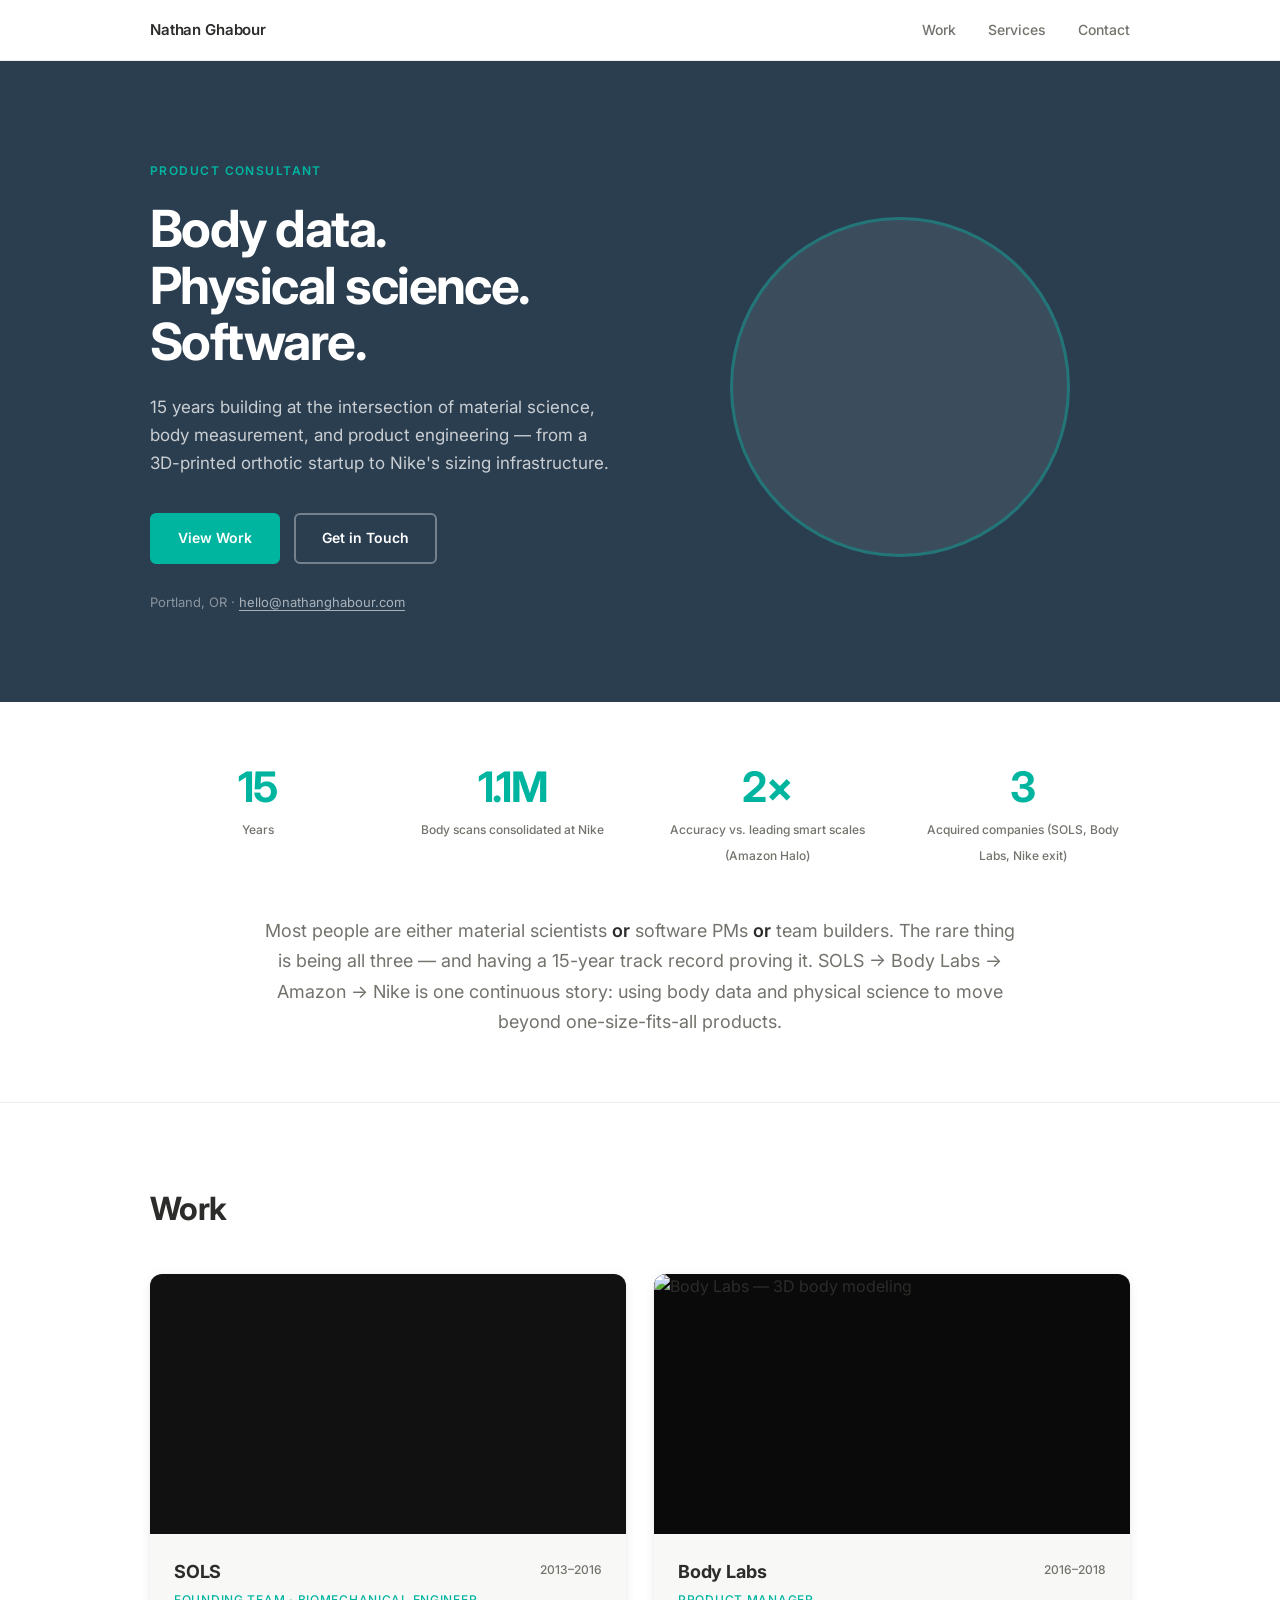
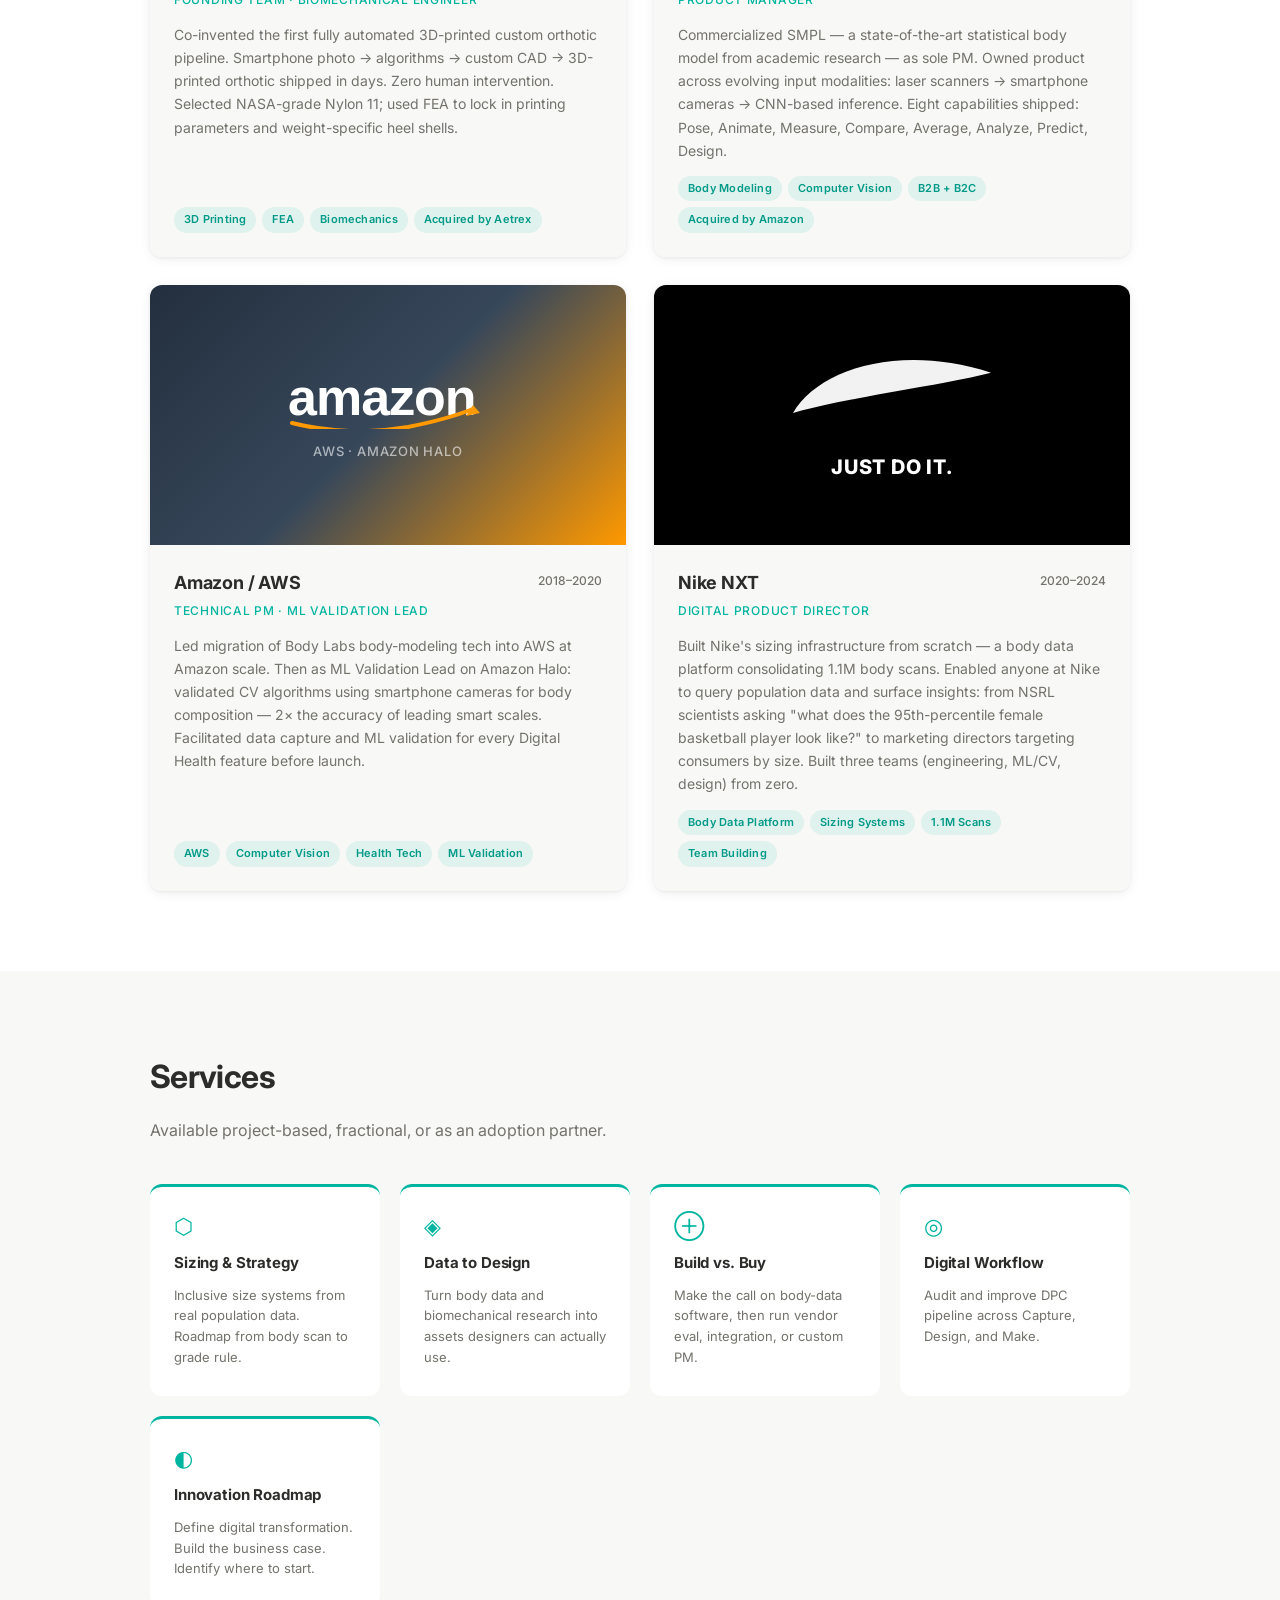
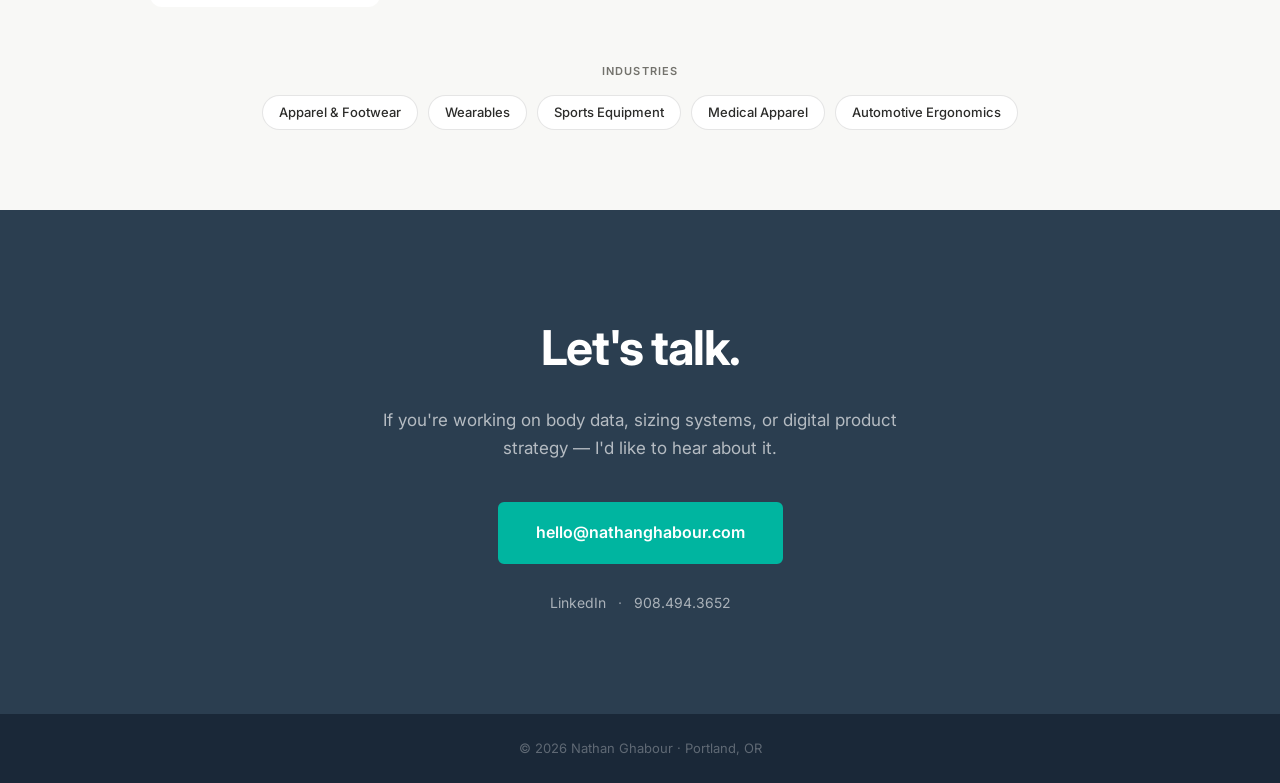
==== index.html @ 6e7c4647 "Initial portfolio site for nathanghabour.com" ====
<!DOCTYPE html>
<html lang="en">
<head>
  <meta charset="UTF-8">
  <meta name="viewport" content="width=device-width, initial-scale=1.0">
  <title>Nathan Ghabour — Product Consultant</title>
  <link rel="preconnect" href="https://fonts.googleapis.com">
  <link href="https://fonts.googleapis.com/css2?family=Inter:wght@400;500;600;700&display=swap" rel="stylesheet">
  <link rel="stylesheet" href="styles.css">
</head>
<body>

  <!-- NAV -->
  <nav>
    <div class="nav-inner">
      <span class="nav-name">Nathan Ghabour</span>
      <div class="nav-links">
        <a href="#work">Work</a>
        <a href="#services">Services</a>
        <a href="#contact">Contact</a>
      </div>
    </div>
  </nav>

  <!-- HERO -->
  <section class="hero">
    <div class="container">
      <div class="hero-grid">
        <div class="hero-text">
          <p class="hero-eyebrow">Product Consultant</p>
          <h1>Body data.<br>Physical science.<br>Software.</h1>
          <p class="hero-sub">15 years building at the intersection of material science, body measurement, and product engineering — from a 3D-printed orthotic startup to Nike's sizing infrastructure.</p>
          <div class="hero-cta">
            <a href="#work" class="btn btn-primary">View Work</a>
            <a href="mailto:hello@nathanghabour.com" class="btn btn-outline">Get in Touch</a>
          </div>
          <p class="hero-contact">Portland, OR · <a href="mailto:hello@nathanghabour.com">hello@nathanghabour.com</a></p>
        </div>
        <div class="hero-photo-wrap">
          <div class="hero-photo-circle">
            <!-- Replace src with your actual photo -->
            <img src="nathan-photo.jpg" alt="Nathan Ghabour" onerror="this.style.display='none'">
            <span class="photo-initials">NG</span>
          </div>
        </div>
      </div>
    </div>
  </section>

  <!-- ABOUT -->
  <section class="about">
    <div class="container">
      <div class="about-grid">
        <div class="about-stat">
          <span class="stat-num">15</span>
          <span class="stat-label">Years</span>
        </div>
        <div class="about-stat">
          <span class="stat-num">1.1M</span>
          <span class="stat-label">Body scans consolidated at Nike</span>
        </div>
        <div class="about-stat">
          <span class="stat-num">2×</span>
          <span class="stat-label">Accuracy vs. leading smart scales (Amazon Halo)</span>
        </div>
        <div class="about-stat">
          <span class="stat-num">3</span>
          <span class="stat-label">Acquired companies (SOLS, Body Labs, Nike exit)</span>
        </div>
      </div>
      <div class="about-text">
        <p>Most people are either material scientists <em>or</em> software PMs <em>or</em> team builders. The rare thing is being all three — and having a 15-year track record proving it. SOLS → Body Labs → Amazon → Nike is one continuous story: using body data and physical science to move beyond one-size-fits-all products.</p>
      </div>
    </div>
  </section>

  <!-- WORK -->
  <section class="work" id="work">
    <div class="container">
      <h2 class="section-title">Work</h2>

      <div class="work-grid">

        <!-- SOLS -->
        <article class="work-card">
          <div class="card-media sols-media">
            <!-- Vimeo embed: replace VIDEO_ID with the ID from vimeo.com/wearsols -->
            <iframe
              src="https://player.vimeo.com/video/VIDEO_ID?autoplay=0&title=0&byline=0&portrait=0&color=00B5A0"
              frameborder="0"
              allow="autoplay; fullscreen; picture-in-picture"
              allowfullscreen
              title="SOLS — 3D-Printed Custom Orthotics">
            </iframe>
          </div>
          <div class="card-content">
            <div class="card-header">
              <div>
                <h3 class="card-title">SOLS</h3>
                <p class="card-role">Founding Team · Biomechanical Engineer</p>
              </div>
              <span class="card-date">2013–2016</span>
            </div>
            <p class="card-desc">Co-invented the first fully automated 3D-printed custom orthotic pipeline. Smartphone photo → algorithms → custom CAD → 3D-printed orthotic shipped in days. Zero human intervention. Selected NASA-grade Nylon 11; used FEA to lock in printing parameters and weight-specific heel shells.</p>
            <div class="card-tags">
              <span class="tag">3D Printing</span>
              <span class="tag">FEA</span>
              <span class="tag">Biomechanics</span>
              <span class="tag">Acquired by Aetrex</span>
            </div>
          </div>
        </article>

        <!-- Body Labs -->
        <article class="work-card">
          <div class="card-media body-labs-media">
            <img src="body-labs-2.gif" alt="Body Labs — 3D body modeling" class="card-gif">
          </div>
          <div class="card-content">
            <div class="card-header">
              <div>
                <h3 class="card-title">Body Labs</h3>
                <p class="card-role">Product Manager</p>
              </div>
              <span class="card-date">2016–2018</span>
            </div>
            <p class="card-desc">Commercialized SMPL — a state-of-the-art statistical body model from academic research — as sole PM. Owned product across evolving input modalities: laser scanners → smartphone cameras → CNN-based inference. Eight capabilities shipped: Pose, Animate, Measure, Compare, Average, Analyze, Predict, Design.</p>
            <div class="card-tags">
              <span class="tag">Body Modeling</span>
              <span class="tag">Computer Vision</span>
              <span class="tag">B2B + B2C</span>
              <span class="tag">Acquired by Amazon</span>
            </div>
          </div>
        </article>

        <!-- Amazon -->
        <article class="work-card amazon-card">
          <div class="card-media amazon-media">
            <div class="amazon-bg">
              <div class="amazon-logo-wrap">
                <svg class="amazon-logo" viewBox="0 0 200 60" xmlns="http://www.w3.org/2000/svg" aria-label="Amazon">
                  <text x="0" y="46" font-family="Arial, sans-serif" font-size="52" font-weight="700" fill="white" letter-spacing="-1">amazon</text>
                  <path d="M 4 54 Q 60 68 120 58 Q 160 50 185 40" stroke="#FF9900" stroke-width="4" fill="none" stroke-linecap="round"/>
                  <polygon points="185,36 192,44 178,47" fill="#FF9900"/>
                </svg>
                <p class="amazon-sub">AWS · Amazon Halo</p>
              </div>
            </div>
          </div>
          <div class="card-content">
            <div class="card-header">
              <div>
                <h3 class="card-title">Amazon / AWS</h3>
                <p class="card-role">Technical PM · ML Validation Lead</p>
              </div>
              <span class="card-date">2018–2020</span>
            </div>
            <p class="card-desc">Led migration of Body Labs body-modeling tech into AWS at Amazon scale. Then as ML Validation Lead on Amazon Halo: validated CV algorithms using smartphone cameras for body composition — 2× the accuracy of leading smart scales. Facilitated data capture and ML validation for every Digital Health feature before launch.</p>
            <div class="card-tags">
              <span class="tag">AWS</span>
              <span class="tag">Computer Vision</span>
              <span class="tag">Health Tech</span>
              <span class="tag">ML Validation</span>
            </div>
          </div>
        </article>

        <!-- Nike -->
        <article class="work-card nike-card">
          <div class="card-media nike-media">
            <div class="nike-bg">
              <svg class="nike-swoosh" viewBox="0 0 300 120" xmlns="http://www.w3.org/2000/svg" aria-label="Nike">
                <path d="M 15 90 C 50 30, 160 -5, 285 35 C 220 52, 80 70, 15 90 Z" fill="white" opacity="0.95"/>
              </svg>
              <p class="nike-tagline">Just Do It.</p>
            </div>
          </div>
          <div class="card-content">
            <div class="card-header">
              <div>
                <h3 class="card-title">Nike NXT</h3>
                <p class="card-role">Digital Product Director</p>
              </div>
              <span class="card-date">2020–2024</span>
            </div>
            <p class="card-desc">Built Nike's sizing infrastructure from scratch — a body data platform consolidating 1.1M body scans. Enabled anyone at Nike to query population data and surface insights: from NSRL scientists asking "what does the 95th-percentile female basketball player look like?" to marketing directors targeting consumers by size. Built three teams (engineering, ML/CV, design) from zero.</p>
            <div class="card-tags">
              <span class="tag">Body Data Platform</span>
              <span class="tag">Sizing Systems</span>
              <span class="tag">1.1M Scans</span>
              <span class="tag">Team Building</span>
            </div>
          </div>
        </article>

      </div><!-- /.work-grid -->
    </div>
  </section>

  <!-- SERVICES -->
  <section class="services" id="services">
    <div class="container">
      <h2 class="section-title">Services</h2>
      <p class="section-sub">Available project-based, fractional, or as an adoption partner.</p>

      <div class="services-grid">

        <div class="service-card">
          <div class="service-icon">⬡</div>
          <h3>Sizing &amp; Strategy</h3>
          <p>Inclusive size systems from real population data. Roadmap from body scan to grade rule.</p>
        </div>

        <div class="service-card">
          <div class="service-icon">◈</div>
          <h3>Data to Design</h3>
          <p>Turn body data and biomechanical research into assets designers can actually use.</p>
        </div>

        <div class="service-card">
          <div class="service-icon">⊕</div>
          <h3>Build vs. Buy</h3>
          <p>Make the call on body-data software, then run vendor eval, integration, or custom PM.</p>
        </div>

        <div class="service-card">
          <div class="service-icon">◎</div>
          <h3>Digital Workflow</h3>
          <p>Audit and improve DPC pipeline across Capture, Design, and Make.</p>
        </div>

        <div class="service-card">
          <div class="service-icon">◐</div>
          <h3>Innovation Roadmap</h3>
          <p>Define digital transformation. Build the business case. Identify where to start.</p>
        </div>

      </div>

      <div class="industries">
        <p class="industries-label">Industries</p>
        <div class="industries-list">
          <span>Apparel &amp; Footwear</span>
          <span>Wearables</span>
          <span>Sports Equipment</span>
          <span>Medical Apparel</span>
          <span>Automotive Ergonomics</span>
        </div>
      </div>

    </div>
  </section>

  <!-- CONTACT -->
  <section class="contact" id="contact">
    <div class="container">
      <div class="contact-inner">
        <h2>Let's talk.</h2>
        <p>If you're working on body data, sizing systems, or digital product strategy — I'd like to hear about it.</p>
        <a href="mailto:hello@nathanghabour.com" class="btn btn-primary btn-lg">hello@nathanghabour.com</a>
        <div class="contact-links">
          <a href="https://linkedin.com/in/nathanghabour" target="_blank" rel="noopener">LinkedIn</a>
          <span>·</span>
          <a href="tel:9084943652">908.494.3652</a>
        </div>
      </div>
    </div>
  </section>

  <!-- FOOTER -->
  <footer>
    <div class="container">
      <p>© 2026 Nathan Ghabour · Portland, OR</p>
    </div>
  </footer>

</body>
</html>
---- styles.css ----
/* ===== RESET & BASE ===== */
*, *::before, *::after {
  margin: 0;
  padding: 0;
  box-sizing: border-box;
}

:root {
  --navy:       #2B3E50;
  --teal:       #00B5A0;
  --teal-dark:  #009A88;
  --white:      #FFFFFF;
  --light-gray: #F8F8F6;
  --text:       #2C2C2A;
  --text-sec:   #73726C;
  --max-w:      1100px;
  --pad:        60px;
  --radius:     12px;
}

html { scroll-behavior: smooth; }

body {
  font-family: 'Inter', -apple-system, BlinkMacSystemFont, sans-serif;
  color: var(--text);
  background: var(--white);
  line-height: 1.6;
  -webkit-font-smoothing: antialiased;
}

a { color: inherit; text-decoration: none; }
img { display: block; max-width: 100%; }

.container {
  max-width: var(--max-w);
  margin: 0 auto;
  padding: 0 var(--pad);
}

/* ===== NAV ===== */
nav {
  position: sticky;
  top: 0;
  z-index: 100;
  background: rgba(255,255,255,0.95);
  backdrop-filter: blur(8px);
  border-bottom: 1px solid rgba(0,0,0,0.07);
}

.nav-inner {
  max-width: var(--max-w);
  margin: 0 auto;
  padding: 0 var(--pad);
  height: 60px;
  display: flex;
  align-items: center;
  justify-content: space-between;
}

.nav-name {
  font-weight: 600;
  font-size: 15px;
  letter-spacing: -0.01em;
  color: var(--text);
}

.nav-links {
  display: flex;
  gap: 32px;
}

.nav-links a {
  font-size: 14px;
  font-weight: 500;
  color: var(--text-sec);
  transition: color 0.2s;
}

.nav-links a:hover { color: var(--teal); }

/* ===== HERO ===== */
.hero {
  background: var(--navy);
  color: var(--white);
  padding: 100px 0 90px;
}

.hero-grid {
  display: grid;
  grid-template-columns: 1fr 1fr;
  gap: 60px;
  align-items: center;
}

.hero-eyebrow {
  font-size: 12px;
  font-weight: 600;
  letter-spacing: 0.12em;
  text-transform: uppercase;
  color: var(--teal);
  margin-bottom: 20px;
}

.hero h1 {
  font-size: clamp(36px, 4vw, 52px);
  font-weight: 700;
  line-height: 1.1;
  letter-spacing: -0.03em;
  margin-bottom: 24px;
}

.hero-sub {
  font-size: 17px;
  line-height: 1.65;
  color: rgba(255,255,255,0.75);
  max-width: 460px;
  margin-bottom: 36px;
}

.hero-cta {
  display: flex;
  gap: 14px;
  flex-wrap: wrap;
  margin-bottom: 28px;
}

.hero-contact {
  font-size: 13px;
  color: rgba(255,255,255,0.45);
}

.hero-contact a {
  color: rgba(255,255,255,0.6);
  text-decoration: underline;
  text-underline-offset: 3px;
}

/* Photo */
.hero-photo-wrap {
  display: flex;
  justify-content: center;
  align-items: center;
}

.hero-photo-circle {
  width: 340px;
  height: 340px;
  border-radius: 50%;
  background: rgba(255,255,255,0.08);
  border: 3px solid rgba(0,181,160,0.4);
  overflow: hidden;
  position: relative;
  display: flex;
  align-items: center;
  justify-content: center;
}

.hero-photo-circle img {
  width: 100%;
  height: 100%;
  object-fit: cover;
  position: absolute;
  inset: 0;
}

.photo-initials {
  font-size: 64px;
  font-weight: 700;
  color: rgba(255,255,255,0.2);
  letter-spacing: -0.02em;
  position: relative;
  z-index: 1;
}

/* when image loads, hide initials */
.hero-photo-circle:has(img:not([style*="display:none"])) .photo-initials { display: none; }

/* ===== BUTTONS ===== */
.btn {
  display: inline-flex;
  align-items: center;
  justify-content: center;
  padding: 12px 26px;
  border-radius: 6px;
  font-size: 14px;
  font-weight: 600;
  transition: background 0.2s, color 0.2s, border-color 0.2s, transform 0.1s;
  cursor: pointer;
  white-space: nowrap;
}

.btn:active { transform: scale(0.98); }

.btn-primary {
  background: var(--teal);
  color: var(--white);
  border: 2px solid var(--teal);
}

.btn-primary:hover { background: var(--teal-dark); border-color: var(--teal-dark); }

.btn-outline {
  background: transparent;
  color: var(--white);
  border: 2px solid rgba(255,255,255,0.35);
}

.btn-outline:hover {
  border-color: var(--teal);
  color: var(--teal);
}

.btn-lg { padding: 16px 36px; font-size: 16px; }

/* ===== ABOUT ===== */
.about {
  padding: 64px 0;
  border-bottom: 1px solid rgba(0,0,0,0.07);
}

.about-grid {
  display: grid;
  grid-template-columns: repeat(4, 1fr);
  gap: 40px;
  margin-bottom: 48px;
  text-align: center;
}

.stat-num {
  display: block;
  font-size: 42px;
  font-weight: 700;
  color: var(--teal);
  letter-spacing: -0.03em;
  line-height: 1;
  margin-bottom: 8px;
}

.stat-label {
  font-size: 12px;
  color: var(--text-sec);
  font-weight: 500;
  line-height: 1.4;
}

.about-text {
  max-width: 760px;
  margin: 0 auto;
  text-align: center;
}

.about-text p {
  font-size: 18px;
  line-height: 1.7;
  color: var(--text-sec);
}

.about-text em { color: var(--text); font-style: normal; font-weight: 600; }

/* ===== SECTION TITLES ===== */
.section-title {
  font-size: 32px;
  font-weight: 700;
  letter-spacing: -0.02em;
  margin-bottom: 40px;
}

.section-sub {
  font-size: 16px;
  color: var(--text-sec);
  margin-top: -24px;
  margin-bottom: 40px;
}

/* ===== WORK ===== */
.work {
  padding: 80px 0;
  background: var(--white);
}

.work-grid {
  display: grid;
  grid-template-columns: 1fr 1fr;
  gap: 28px;
}

/* Work Card */
.work-card {
  background: var(--white);
  border-radius: var(--radius);
  overflow: hidden;
  box-shadow: 0 2px 12px rgba(0,0,0,0.07), 0 1px 3px rgba(0,0,0,0.05);
  transition: box-shadow 0.25s, transform 0.25s;
  display: flex;
  flex-direction: column;
}

.work-card:hover {
  box-shadow: 0 8px 32px rgba(0,0,0,0.12), 0 2px 8px rgba(0,0,0,0.06);
  transform: translateY(-2px);
}

/* Card Media */
.card-media {
  width: 100%;
  height: 260px;
  overflow: hidden;
  flex-shrink: 0;
  position: relative;
  background: #1a1a1a;
}

.card-media iframe {
  width: 100%;
  height: 100%;
  border: 0;
  display: block;
}

.card-gif {
  width: 100%;
  height: 100%;
  object-fit: cover;
  display: block;
}

/* SOLS */
.sols-media { background: #111; }

/* Body Labs */
.body-labs-media { background: #0a0a0a; }

/* Amazon */
.amazon-media { padding: 0; }

.amazon-bg {
  width: 100%;
  height: 100%;
  background: linear-gradient(135deg, #232F3E 0%, #37475A 50%, #FF9900 100%);
  display: flex;
  align-items: center;
  justify-content: center;
}

.amazon-logo-wrap {
  text-align: center;
}

.amazon-logo {
  width: 200px;
  height: auto;
  display: block;
  margin: 0 auto 12px;
}

.amazon-sub {
  font-size: 13px;
  font-weight: 500;
  color: rgba(255,255,255,0.6);
  letter-spacing: 0.06em;
  text-transform: uppercase;
}

/* Nike */
.nike-media { padding: 0; }

.nike-bg {
  width: 100%;
  height: 100%;
  background: #000000;
  display: flex;
  flex-direction: column;
  align-items: center;
  justify-content: center;
  gap: 16px;
}

.nike-swoosh {
  width: 220px;
  height: auto;
  display: block;
}

.nike-tagline {
  font-family: 'Inter', Arial, sans-serif;
  font-size: 20px;
  font-weight: 800;
  color: white;
  letter-spacing: 0.04em;
  text-transform: uppercase;
}

/* Card Content */
.card-content {
  background: var(--light-gray);
  padding: 24px;
  flex: 1;
  display: flex;
  flex-direction: column;
  gap: 14px;
}

.card-header {
  display: flex;
  justify-content: space-between;
  align-items: flex-start;
  gap: 12px;
}

.card-title {
  font-size: 18px;
  font-weight: 700;
  letter-spacing: -0.01em;
  margin-bottom: 3px;
}

.card-role {
  font-size: 12px;
  font-weight: 500;
  color: var(--teal);
  text-transform: uppercase;
  letter-spacing: 0.06em;
}

.card-date {
  font-size: 12px;
  color: var(--text-sec);
  font-weight: 500;
  white-space: nowrap;
  margin-top: 2px;
}

.card-desc {
  font-size: 14px;
  line-height: 1.65;
  color: var(--text-sec);
  flex: 1;
}

.card-tags {
  display: flex;
  flex-wrap: wrap;
  gap: 6px;
  margin-top: auto;
}

.tag {
  font-size: 11px;
  font-weight: 600;
  padding: 4px 10px;
  border-radius: 20px;
  background: rgba(0,181,160,0.1);
  color: var(--teal-dark);
  letter-spacing: 0.02em;
}

/* ===== SERVICES ===== */
.services {
  padding: 80px 0;
  background: var(--light-gray);
}

.services-grid {
  display: grid;
  grid-template-columns: repeat(auto-fit, minmax(200px, 1fr));
  gap: 20px;
  margin-bottom: 56px;
}

.service-card {
  background: var(--white);
  border-radius: var(--radius);
  padding: 28px 24px;
  border-top: 3px solid var(--teal);
  transition: box-shadow 0.2s, transform 0.2s;
}

.service-card:hover {
  box-shadow: 0 6px 24px rgba(0,0,0,0.09);
  transform: translateY(-2px);
}

.service-icon {
  font-size: 22px;
  color: var(--teal);
  margin-bottom: 14px;
  line-height: 1;
}

.service-card h3 {
  font-size: 15px;
  font-weight: 700;
  margin-bottom: 10px;
  letter-spacing: -0.01em;
}

.service-card p {
  font-size: 13px;
  line-height: 1.6;
  color: var(--text-sec);
}

/* Industries */
.industries {
  text-align: center;
}

.industries-label {
  font-size: 11px;
  font-weight: 600;
  letter-spacing: 0.1em;
  text-transform: uppercase;
  color: var(--text-sec);
  margin-bottom: 14px;
}

.industries-list {
  display: flex;
  flex-wrap: wrap;
  gap: 10px;
  justify-content: center;
}

.industries-list span {
  font-size: 13px;
  font-weight: 500;
  color: var(--text);
  background: var(--white);
  border: 1px solid rgba(0,0,0,0.1);
  padding: 6px 16px;
  border-radius: 20px;
}

/* ===== CONTACT ===== */
.contact {
  padding: 100px 0;
  background: var(--navy);
  color: var(--white);
  text-align: center;
}

.contact-inner {
  max-width: 560px;
  margin: 0 auto;
}

.contact h2 {
  font-size: 48px;
  font-weight: 700;
  letter-spacing: -0.03em;
  margin-bottom: 20px;
}

.contact p {
  font-size: 17px;
  line-height: 1.65;
  color: rgba(255,255,255,0.65);
  margin-bottom: 40px;
}

.contact-links {
  margin-top: 28px;
  display: flex;
  gap: 12px;
  justify-content: center;
  align-items: center;
  font-size: 14px;
  color: rgba(255,255,255,0.45);
}

.contact-links a {
  color: rgba(255,255,255,0.6);
  transition: color 0.2s;
}

.contact-links a:hover { color: var(--teal); }

/* ===== FOOTER ===== */
footer {
  background: #1a2838;
  padding: 24px 0;
}

footer p {
  font-size: 13px;
  color: rgba(255,255,255,0.3);
  text-align: center;
}

/* ===== RESPONSIVE ===== */
@media (max-width: 768px) {
  :root { --pad: 24px; }

  /* Hero */
  .hero { padding: 60px 0; }

  .hero-grid {
    grid-template-columns: 1fr;
    gap: 40px;
    text-align: center;
  }

  .hero-photo-wrap { order: -1; }

  .hero-photo-circle {
    width: 200px;
    height: 200px;
    margin: 0 auto;
  }

  .photo-initials { font-size: 40px; }

  .hero h1 { font-size: 36px; }

  .hero-sub { margin-left: auto; margin-right: auto; }

  .hero-cta { justify-content: center; }

  /* About */
  .about-grid {
    grid-template-columns: repeat(2, 1fr);
    gap: 24px;
  }

  /* Work */
  .work-grid {
    grid-template-columns: 1fr;
  }

  .card-media { height: 220px; }

  /* Services */
  .services-grid {
    grid-template-columns: 1fr 1fr;
  }

  /* Contact */
  .contact h2 { font-size: 36px; }

  /* Nav */
  .nav-links { gap: 20px; }
}

@media (max-width: 480px) {
  .about-grid { grid-template-columns: 1fr 1fr; }
  .services-grid { grid-template-columns: 1fr; }
  .nav-links { display: none; }
}
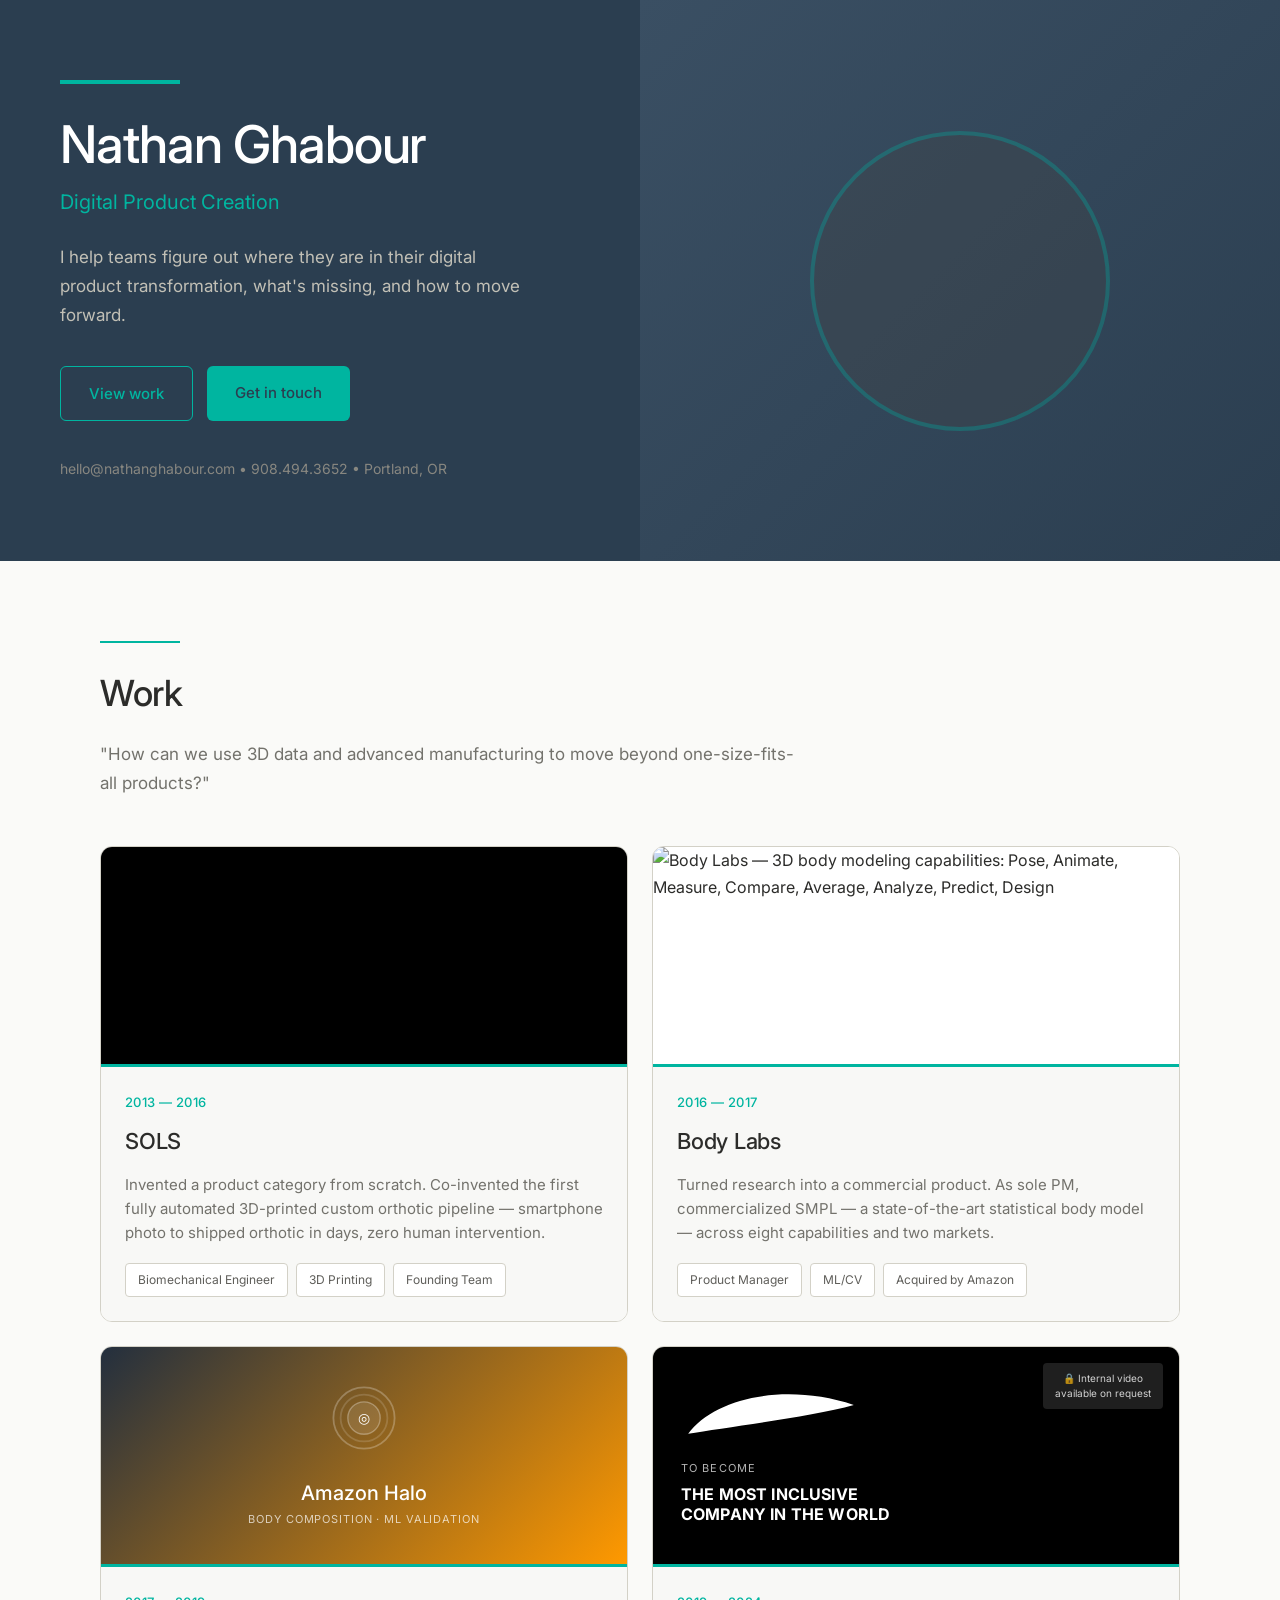
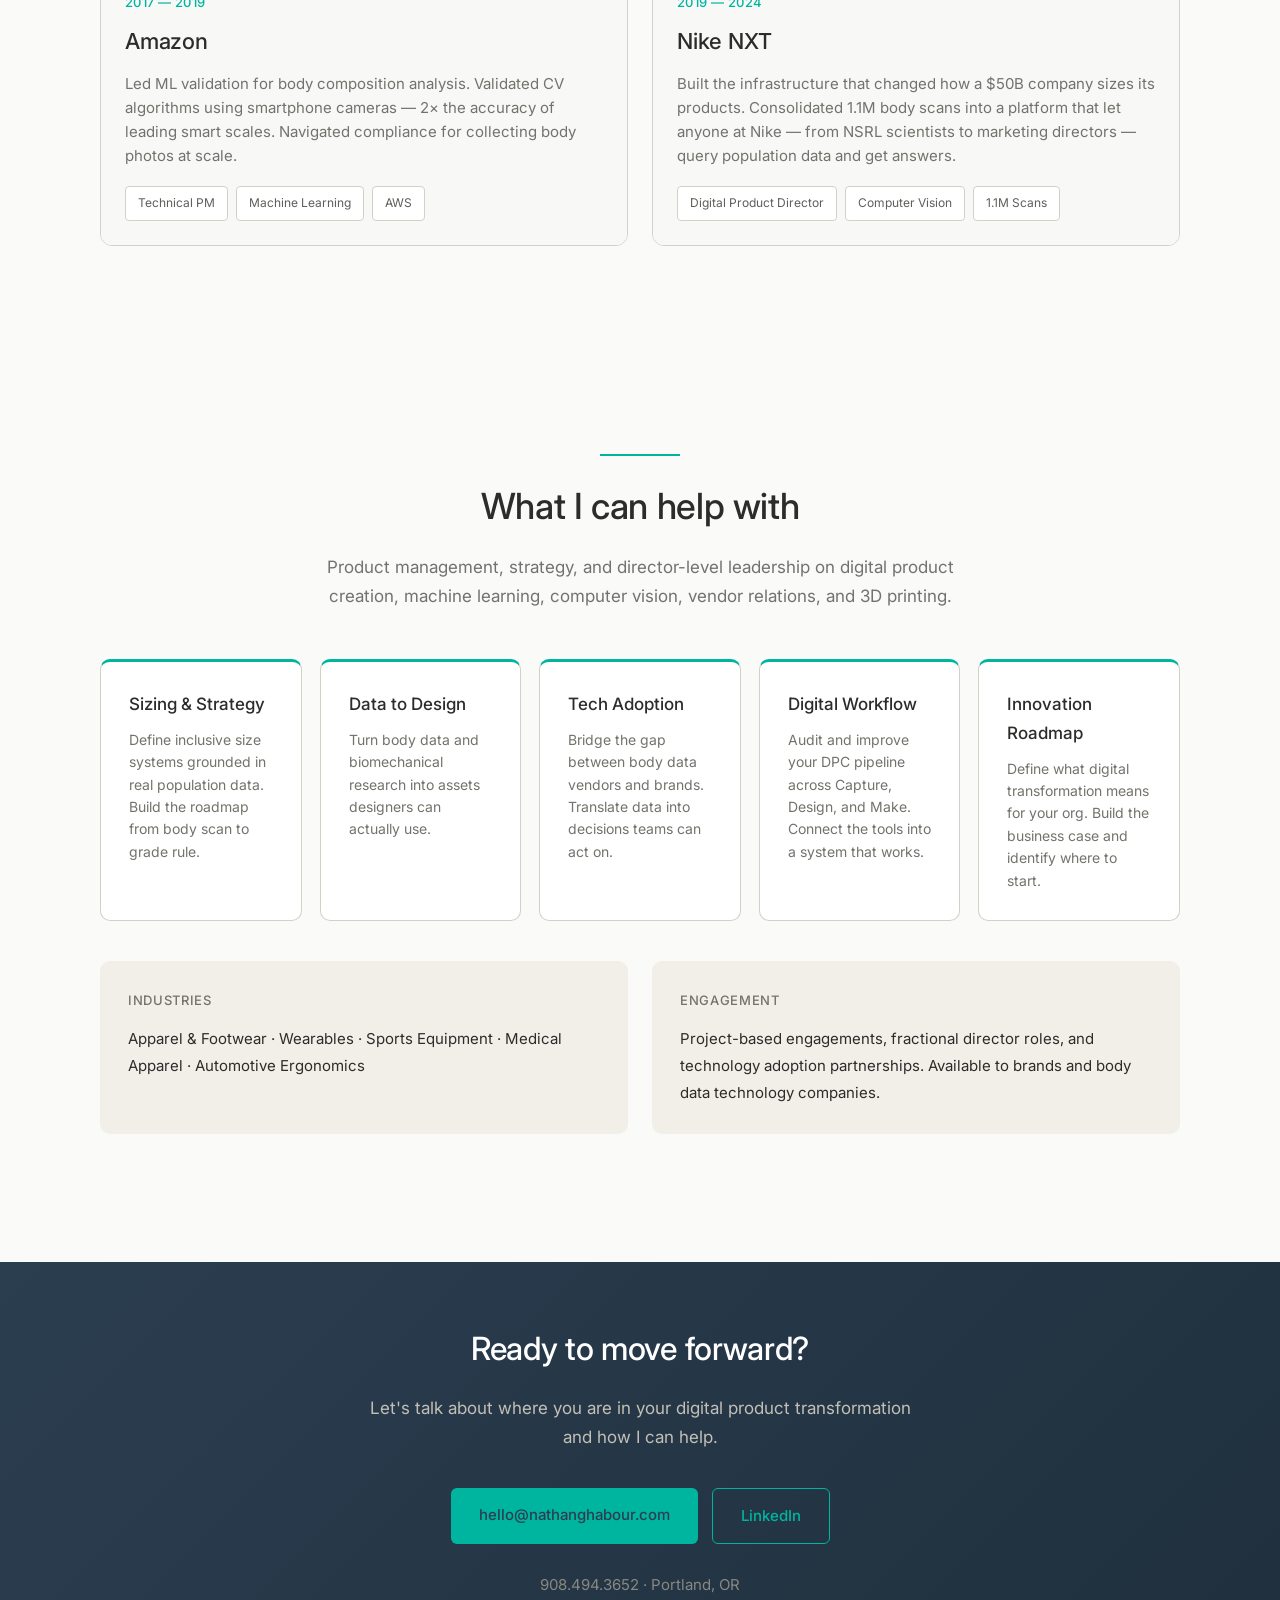
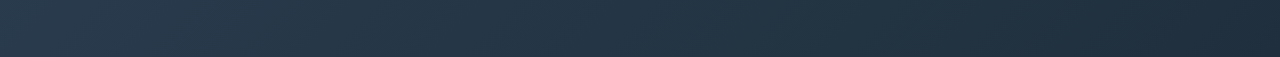
==== commit 1fc0c89a: "Rebuild to match compact grid spec" ====
--- a/index.html
+++ b/index.html
@@ -3,277 +3,191 @@
 <head>
   <meta charset="UTF-8">
   <meta name="viewport" content="width=device-width, initial-scale=1.0">
-  <title>Nathan Ghabour — Product Consultant</title>
+  <title>Nathan Ghabour — Digital Product Creation</title>
   <link rel="preconnect" href="https://fonts.googleapis.com">
   <link href="https://fonts.googleapis.com/css2?family=Inter:wght@400;500;600;700&display=swap" rel="stylesheet">
   <link rel="stylesheet" href="styles.css">
 </head>
 <body>
 
-  <!-- NAV -->
-  <nav>
-    <div class="nav-inner">
-      <span class="nav-name">Nathan Ghabour</span>
-      <div class="nav-links">
-        <a href="#work">Work</a>
-        <a href="#services">Services</a>
-        <a href="#contact">Contact</a>
+  <!-- HERO -->
+  <div class="hero">
+    <div class="hero-content">
+      <div class="hero-accent"></div>
+      <h1>Nathan Ghabour</h1>
+      <div class="hero-tagline">Digital Product Creation</div>
+      <p class="hero-description">I help teams figure out where they are in their digital product transformation, what's missing, and how to move forward.</p>
+      <div class="hero-ctas">
+        <a href="#work" class="btn-secondary">View work</a>
+        <a href="mailto:hello@nathanghabour.com" class="btn-primary">Get in touch</a>
+      </div>
+      <div class="hero-contact">
+        hello@nathanghabour.com &bull; 908.494.3652 &bull; Portland, OR
       </div>
     </div>
-  </nav>
+    <div class="hero-photo">
+      <div class="photo-placeholder"></div>
+    </div>
+  </div>
 
-  <!-- HERO -->
-  <section class="hero">
-    <div class="container">
-      <div class="hero-grid">
-        <div class="hero-text">
-          <p class="hero-eyebrow">Product Consultant</p>
-          <h1>Body data.<br>Physical science.<br>Software.</h1>
-          <p class="hero-sub">15 years building at the intersection of material science, body measurement, and product engineering — from a 3D-printed orthotic startup to Nike's sizing infrastructure.</p>
-          <div class="hero-cta">
-            <a href="#work" class="btn btn-primary">View Work</a>
-            <a href="mailto:hello@nathanghabour.com" class="btn btn-outline">Get in Touch</a>
-          </div>
-          <p class="hero-contact">Portland, OR · <a href="mailto:hello@nathanghabour.com">hello@nathanghabour.com</a></p>
+  <!-- WORK SECTION -->
+  <div class="section" id="work">
+    <div class="section-accent"></div>
+    <h2>Work</h2>
+    <p class="section-intro">"How can we use 3D data and advanced manufacturing to move beyond one-size-fits-all products?"</p>
+
+    <div class="projects-grid">
+
+      <!-- SOLS -->
+      <div class="project-card">
+        <div class="project-media media-sols">
+          <iframe
+            src="https://player.vimeo.com/video/122751337?autoplay=0&title=0&byline=0&portrait=0&color=00B5A0"
+            frameborder="0"
+            allow="autoplay; fullscreen; picture-in-picture"
+            allowfullscreen
+            title="SOLS">
+          </iframe>
         </div>
-        <div class="hero-photo-wrap">
-          <div class="hero-photo-circle">
-            <!-- Replace src with your actual photo -->
-            <img src="nathan-photo.jpg" alt="Nathan Ghabour" onerror="this.style.display='none'">
-            <span class="photo-initials">NG</span>
+        <div class="project-content">
+          <div class="project-year">2013 &mdash; 2016</div>
+          <h3>SOLS</h3>
+          <p class="project-description">Invented a product category from scratch. Co-invented the first fully automated 3D-printed custom orthotic pipeline — smartphone photo to shipped orthotic in days, zero human intervention.</p>
+          <div class="project-tags">
+            <span class="tag">Biomechanical Engineer</span>
+            <span class="tag">3D Printing</span>
+            <span class="tag">Founding Team</span>
           </div>
         </div>
       </div>
-    </div>
-  </section>
 
-  <!-- ABOUT -->
-  <section class="about">
-    <div class="container">
-      <div class="about-grid">
-        <div class="about-stat">
-          <span class="stat-num">15</span>
-          <span class="stat-label">Years</span>
+      <!-- Body Labs -->
+      <div class="project-card">
+        <div class="project-media media-bodylabs">
+          <img src="body-labs-2.gif" alt="Body Labs — 3D body modeling capabilities: Pose, Animate, Measure, Compare, Average, Analyze, Predict, Design" class="bodylabs-gif">
         </div>
-        <div class="about-stat">
-          <span class="stat-num">1.1M</span>
-          <span class="stat-label">Body scans consolidated at Nike</span>
-        </div>
-        <div class="about-stat">
-          <span class="stat-num">2×</span>
-          <span class="stat-label">Accuracy vs. leading smart scales (Amazon Halo)</span>
-        </div>
-        <div class="about-stat">
-          <span class="stat-num">3</span>
-          <span class="stat-label">Acquired companies (SOLS, Body Labs, Nike exit)</span>
-        </div>
-      </div>
-      <div class="about-text">
-        <p>Most people are either material scientists <em>or</em> software PMs <em>or</em> team builders. The rare thing is being all three — and having a 15-year track record proving it. SOLS → Body Labs → Amazon → Nike is one continuous story: using body data and physical science to move beyond one-size-fits-all products.</p>
-      </div>
-    </div>
-  </section>
-
-  <!-- WORK -->
-  <section class="work" id="work">
-    <div class="container">
-      <h2 class="section-title">Work</h2>
-
-      <div class="work-grid">
-
-        <!-- SOLS -->
-        <article class="work-card">
-          <div class="card-media sols-media">
-            <!-- Vimeo embed: replace VIDEO_ID with the ID from vimeo.com/wearsols -->
-            <iframe
-              src="https://player.vimeo.com/video/VIDEO_ID?autoplay=0&title=0&byline=0&portrait=0&color=00B5A0"
-              frameborder="0"
-              allow="autoplay; fullscreen; picture-in-picture"
-              allowfullscreen
-              title="SOLS — 3D-Printed Custom Orthotics">
-            </iframe>
+        <div class="project-content">
+          <div class="project-year">2016 &mdash; 2017</div>
+          <h3>Body Labs</h3>
+          <p class="project-description">Turned research into a commercial product. As sole PM, commercialized SMPL — a state-of-the-art statistical body model — across eight capabilities and two markets.</p>
+          <div class="project-tags">
+            <span class="tag">Product Manager</span>
+            <span class="tag">ML/CV</span>
+            <span class="tag">Acquired by Amazon</span>
           </div>
-          <div class="card-content">
-            <div class="card-header">
-              <div>
-                <h3 class="card-title">SOLS</h3>
-                <p class="card-role">Founding Team · Biomechanical Engineer</p>
-              </div>
-              <span class="card-date">2013–2016</span>
-            </div>
-            <p class="card-desc">Co-invented the first fully automated 3D-printed custom orthotic pipeline. Smartphone photo → algorithms → custom CAD → 3D-printed orthotic shipped in days. Zero human intervention. Selected NASA-grade Nylon 11; used FEA to lock in printing parameters and weight-specific heel shells.</p>
-            <div class="card-tags">
-              <span class="tag">3D Printing</span>
-              <span class="tag">FEA</span>
-              <span class="tag">Biomechanics</span>
-              <span class="tag">Acquired by Aetrex</span>
-            </div>
-          </div>
-        </article>
-
-        <!-- Body Labs -->
-        <article class="work-card">
-          <div class="card-media body-labs-media">
-            <img src="body-labs-2.gif" alt="Body Labs — 3D body modeling" class="card-gif">
-          </div>
-          <div class="card-content">
-            <div class="card-header">
-              <div>
-                <h3 class="card-title">Body Labs</h3>
-                <p class="card-role">Product Manager</p>
-              </div>
-              <span class="card-date">2016–2018</span>
-            </div>
-            <p class="card-desc">Commercialized SMPL — a state-of-the-art statistical body model from academic research — as sole PM. Owned product across evolving input modalities: laser scanners → smartphone cameras → CNN-based inference. Eight capabilities shipped: Pose, Animate, Measure, Compare, Average, Analyze, Predict, Design.</p>
-            <div class="card-tags">
-              <span class="tag">Body Modeling</span>
-              <span class="tag">Computer Vision</span>
-              <span class="tag">B2B + B2C</span>
-              <span class="tag">Acquired by Amazon</span>
-            </div>
-          </div>
-        </article>
-
-        <!-- Amazon -->
-        <article class="work-card amazon-card">
-          <div class="card-media amazon-media">
-            <div class="amazon-bg">
-              <div class="amazon-logo-wrap">
-                <svg class="amazon-logo" viewBox="0 0 200 60" xmlns="http://www.w3.org/2000/svg" aria-label="Amazon">
-                  <text x="0" y="46" font-family="Arial, sans-serif" font-size="52" font-weight="700" fill="white" letter-spacing="-1">amazon</text>
-                  <path d="M 4 54 Q 60 68 120 58 Q 160 50 185 40" stroke="#FF9900" stroke-width="4" fill="none" stroke-linecap="round"/>
-                  <polygon points="185,36 192,44 178,47" fill="#FF9900"/>
-                </svg>
-                <p class="amazon-sub">AWS · Amazon Halo</p>
-              </div>
-            </div>
-          </div>
-          <div class="card-content">
-            <div class="card-header">
-              <div>
-                <h3 class="card-title">Amazon / AWS</h3>
-                <p class="card-role">Technical PM · ML Validation Lead</p>
-              </div>
-              <span class="card-date">2018–2020</span>
-            </div>
-            <p class="card-desc">Led migration of Body Labs body-modeling tech into AWS at Amazon scale. Then as ML Validation Lead on Amazon Halo: validated CV algorithms using smartphone cameras for body composition — 2× the accuracy of leading smart scales. Facilitated data capture and ML validation for every Digital Health feature before launch.</p>
-            <div class="card-tags">
-              <span class="tag">AWS</span>
-              <span class="tag">Computer Vision</span>
-              <span class="tag">Health Tech</span>
-              <span class="tag">ML Validation</span>
-            </div>
-          </div>
-        </article>
-
-        <!-- Nike -->
-        <article class="work-card nike-card">
-          <div class="card-media nike-media">
-            <div class="nike-bg">
-              <svg class="nike-swoosh" viewBox="0 0 300 120" xmlns="http://www.w3.org/2000/svg" aria-label="Nike">
-                <path d="M 15 90 C 50 30, 160 -5, 285 35 C 220 52, 80 70, 15 90 Z" fill="white" opacity="0.95"/>
-              </svg>
-              <p class="nike-tagline">Just Do It.</p>
-            </div>
-          </div>
-          <div class="card-content">
-            <div class="card-header">
-              <div>
-                <h3 class="card-title">Nike NXT</h3>
-                <p class="card-role">Digital Product Director</p>
-              </div>
-              <span class="card-date">2020–2024</span>
-            </div>
-            <p class="card-desc">Built Nike's sizing infrastructure from scratch — a body data platform consolidating 1.1M body scans. Enabled anyone at Nike to query population data and surface insights: from NSRL scientists asking "what does the 95th-percentile female basketball player look like?" to marketing directors targeting consumers by size. Built three teams (engineering, ML/CV, design) from zero.</p>
-            <div class="card-tags">
-              <span class="tag">Body Data Platform</span>
-              <span class="tag">Sizing Systems</span>
-              <span class="tag">1.1M Scans</span>
-              <span class="tag">Team Building</span>
-            </div>
-          </div>
-        </article>
-
-      </div><!-- /.work-grid -->
-    </div>
-  </section>
-
-  <!-- SERVICES -->
-  <section class="services" id="services">
-    <div class="container">
-      <h2 class="section-title">Services</h2>
-      <p class="section-sub">Available project-based, fractional, or as an adoption partner.</p>
-
-      <div class="services-grid">
-
-        <div class="service-card">
-          <div class="service-icon">⬡</div>
-          <h3>Sizing &amp; Strategy</h3>
-          <p>Inclusive size systems from real population data. Roadmap from body scan to grade rule.</p>
-        </div>
-
-        <div class="service-card">
-          <div class="service-icon">◈</div>
-          <h3>Data to Design</h3>
-          <p>Turn body data and biomechanical research into assets designers can actually use.</p>
-        </div>
-
-        <div class="service-card">
-          <div class="service-icon">⊕</div>
-          <h3>Build vs. Buy</h3>
-          <p>Make the call on body-data software, then run vendor eval, integration, or custom PM.</p>
-        </div>
-
-        <div class="service-card">
-          <div class="service-icon">◎</div>
-          <h3>Digital Workflow</h3>
-          <p>Audit and improve DPC pipeline across Capture, Design, and Make.</p>
-        </div>
-
-        <div class="service-card">
-          <div class="service-icon">◐</div>
-          <h3>Innovation Roadmap</h3>
-          <p>Define digital transformation. Build the business case. Identify where to start.</p>
-        </div>
-
-      </div>
-
-      <div class="industries">
-        <p class="industries-label">Industries</p>
-        <div class="industries-list">
-          <span>Apparel &amp; Footwear</span>
-          <span>Wearables</span>
-          <span>Sports Equipment</span>
-          <span>Medical Apparel</span>
-          <span>Automotive Ergonomics</span>
         </div>
       </div>
 
-    </div>
-  </section>
-
-  <!-- CONTACT -->
-  <section class="contact" id="contact">
-    <div class="container">
-      <div class="contact-inner">
-        <h2>Let's talk.</h2>
-        <p>If you're working on body data, sizing systems, or digital product strategy — I'd like to hear about it.</p>
-        <a href="mailto:hello@nathanghabour.com" class="btn btn-primary btn-lg">hello@nathanghabour.com</a>
-        <div class="contact-links">
-          <a href="https://linkedin.com/in/nathanghabour" target="_blank" rel="noopener">LinkedIn</a>
-          <span>·</span>
-          <a href="tel:9084943652">908.494.3652</a>
+      <!-- Amazon -->
+      <div class="project-card">
+        <div class="project-media media-amazon">
+          <div class="amazon-inner">
+            <div class="amazon-halo-ring">
+              <svg viewBox="0 0 80 80" xmlns="http://www.w3.org/2000/svg" class="halo-svg">
+                <circle cx="40" cy="40" r="34" fill="none" stroke="rgba(255,255,255,0.25)" stroke-width="2"/>
+                <circle cx="40" cy="40" r="26" fill="none" stroke="rgba(255,255,255,0.15)" stroke-width="2"/>
+                <circle cx="40" cy="40" r="18" fill="rgba(255,255,255,0.1)" stroke="rgba(255,255,255,0.3)" stroke-width="1.5"/>
+                <text x="40" y="45" text-anchor="middle" font-size="16" fill="white" font-family="Arial">◎</text>
+              </svg>
+            </div>
+            <div class="amazon-text-wrap">
+              <div class="amazon-label">Amazon Halo</div>
+              <div class="amazon-sub">Body Composition · ML Validation</div>
+            </div>
+          </div>
+        </div>
+        <div class="project-content">
+          <div class="project-year">2017 &mdash; 2019</div>
+          <h3>Amazon</h3>
+          <p class="project-description">Led ML validation for body composition analysis. Validated CV algorithms using smartphone cameras — 2× the accuracy of leading smart scales. Navigated compliance for collecting body photos at scale.</p>
+          <div class="project-tags">
+            <span class="tag">Technical PM</span>
+            <span class="tag">Machine Learning</span>
+            <span class="tag">AWS</span>
+          </div>
         </div>
       </div>
+
+      <!-- Nike -->
+      <div class="project-card">
+        <div class="project-media media-nike">
+          <div class="nike-swoosh-wrap">
+            <svg viewBox="0 0 300 100" xmlns="http://www.w3.org/2000/svg" class="nike-svg" aria-label="Nike">
+              <path d="M 12 78 C 55 18, 175 -8, 288 30 C 215 50, 72 68, 12 78 Z" fill="white"/>
+            </svg>
+          </div>
+          <div class="nike-quote">
+            <div class="nike-small">To become</div>
+            <div class="nike-large">THE MOST INCLUSIVE<br>COMPANY IN THE WORLD</div>
+          </div>
+          <div class="nike-badge">🔒 Internal video<br>available on request</div>
+        </div>
+        <div class="project-content">
+          <div class="project-year">2019 &mdash; 2024</div>
+          <h3>Nike NXT</h3>
+          <p class="project-description">Built the infrastructure that changed how a $50B company sizes its products. Consolidated 1.1M body scans into a platform that let anyone at Nike — from NSRL scientists to marketing directors — query population data and get answers.</p>
+          <div class="project-tags">
+            <span class="tag">Digital Product Director</span>
+            <span class="tag">Computer Vision</span>
+            <span class="tag">1.1M Scans</span>
+          </div>
+        </div>
+      </div>
+
+    </div><!-- /.projects-grid -->
+  </div><!-- /.section -->
+
+  <!-- SERVICES SECTION -->
+  <div class="section services-section" id="services">
+    <div class="section-accent" style="margin-left: auto; margin-right: auto;"></div>
+    <h2 style="text-align: center;">What I can help with</h2>
+    <p class="section-intro" style="text-align: center; margin-left: auto; margin-right: auto;">Product management, strategy, and director-level leadership on digital product creation, machine learning, computer vision, vendor relations, and 3D printing.</p>
+
+    <div class="services-grid">
+      <div class="service-card">
+        <h3>Sizing &amp; Strategy</h3>
+        <p>Define inclusive size systems grounded in real population data. Build the roadmap from body scan to grade rule.</p>
+      </div>
+      <div class="service-card">
+        <h3>Data to Design</h3>
+        <p>Turn body data and biomechanical research into assets designers can actually use.</p>
+      </div>
+      <div class="service-card">
+        <h3>Tech Adoption</h3>
+        <p>Bridge the gap between body data vendors and brands. Translate data into decisions teams can act on.</p>
+      </div>
+      <div class="service-card">
+        <h3>Digital Workflow</h3>
+        <p>Audit and improve your DPC pipeline across Capture, Design, and Make. Connect the tools into a system that works.</p>
+      </div>
+      <div class="service-card">
+        <h3>Innovation Roadmap</h3>
+        <p>Define what digital transformation means for your org. Build the business case and identify where to start.</p>
+      </div>
     </div>
-  </section>
 
-  <!-- FOOTER -->
-  <footer>
-    <div class="container">
-      <p>© 2026 Nathan Ghabour · Portland, OR</p>
+    <div class="info-grid">
+      <div class="info-box">
+        <h3>Industries</h3>
+        <p>Apparel &amp; Footwear &middot; Wearables &middot; Sports Equipment &middot; Medical Apparel &middot; Automotive Ergonomics</p>
+      </div>
+      <div class="info-box">
+        <h3>Engagement</h3>
+        <p>Project-based engagements, fractional director roles, and technology adoption partnerships. Available to brands and body data technology companies.</p>
+      </div>
     </div>
-  </footer>
+  </div>
+
+  <!-- CTA FOOTER -->
+  <div class="cta-footer" id="contact">
+    <h2>Ready to move forward?</h2>
+    <p>Let's talk about where you are in your digital product transformation and how I can help.</p>
+    <div class="cta-buttons">
+      <a href="mailto:hello@nathanghabour.com" class="btn-primary">hello@nathanghabour.com</a>
+      <a href="https://linkedin.com/in/nathanghabour" target="_blank" rel="noopener" class="btn-secondary">LinkedIn</a>
+    </div>
+    <div class="contact-info">908.494.3652 &middot; Portland, OR</div>
+  </div>
 
 </body>
 </html>
--- a/styles.css
+++ b/styles.css
@@ -1,648 +1,497 @@
-/* ===== RESET & BASE ===== */
-*, *::before, *::after {
-  margin: 0;
-  padding: 0;
-  box-sizing: border-box;
-}
-
-:root {
-  --navy:       #2B3E50;
-  --teal:       #00B5A0;
-  --teal-dark:  #009A88;
-  --white:      #FFFFFF;
-  --light-gray: #F8F8F6;
-  --text:       #2C2C2A;
-  --text-sec:   #73726C;
-  --max-w:      1100px;
-  --pad:        60px;
-  --radius:     12px;
-}
-
-html { scroll-behavior: smooth; }
+* { margin: 0; padding: 0; box-sizing: border-box; }
 
 body {
-  font-family: 'Inter', -apple-system, BlinkMacSystemFont, sans-serif;
-  color: var(--text);
-  background: var(--white);
-  line-height: 1.6;
+  font-family: 'Inter', -apple-system, BlinkMacSystemFont, "Segoe UI", Roboto, sans-serif;
+  line-height: 1.7;
+  color: #2C2C2A;
+  background: #FAFAF8;
   -webkit-font-smoothing: antialiased;
 }
 
-a { color: inherit; text-decoration: none; }
-img { display: block; max-width: 100%; }
-
-.container {
-  max-width: var(--max-w);
-  margin: 0 auto;
-  padding: 0 var(--pad);
-}
-
-/* ===== NAV ===== */
-nav {
-  position: sticky;
-  top: 0;
-  z-index: 100;
-  background: rgba(255,255,255,0.95);
-  backdrop-filter: blur(8px);
-  border-bottom: 1px solid rgba(0,0,0,0.07);
-}
-
-.nav-inner {
-  max-width: var(--max-w);
-  margin: 0 auto;
-  padding: 0 var(--pad);
-  height: 60px;
-  display: flex;
-  align-items: center;
-  justify-content: space-between;
-}
-
-.nav-name {
-  font-weight: 600;
-  font-size: 15px;
-  letter-spacing: -0.01em;
-  color: var(--text);
-}
-
-.nav-links {
-  display: flex;
-  gap: 32px;
-}
-
-.nav-links a {
-  font-size: 14px;
-  font-weight: 500;
-  color: var(--text-sec);
-  transition: color 0.2s;
-}
-
-.nav-links a:hover { color: var(--teal); }
+a { text-decoration: none; color: inherit; }
 
 /* ===== HERO ===== */
 .hero {
-  background: var(--navy);
-  color: var(--white);
-  padding: 100px 0 90px;
-}
-
-.hero-grid {
+  background: #2B3E50;
+  color: #E5E5E0;
+  min-height: 500px;
   display: grid;
   grid-template-columns: 1fr 1fr;
-  gap: 60px;
-  align-items: center;
-}
-
-.hero-eyebrow {
-  font-size: 12px;
-  font-weight: 600;
-  letter-spacing: 0.12em;
-  text-transform: uppercase;
-  color: var(--teal);
-  margin-bottom: 20px;
+  gap: 0;
+}
+
+.hero-content {
+  padding: 80px 60px;
+  display: flex;
+  flex-direction: column;
+  justify-content: center;
+}
+
+.hero-accent {
+  height: 4px;
+  width: 120px;
+  background: #00B5A0;
+  margin-bottom: 32px;
 }
 
 .hero h1 {
-  font-size: clamp(36px, 4vw, 52px);
-  font-weight: 700;
+  font-size: 52px;
+  font-weight: 500;
+  margin: 0 0 12px 0;
+  color: #FFFFFF;
   line-height: 1.1;
-  letter-spacing: -0.03em;
-  margin-bottom: 24px;
-}
-
-.hero-sub {
+  letter-spacing: -0.02em;
+}
+
+.hero-tagline {
+  font-size: 20px;
+  color: #00B5A0;
+  margin: 0 0 24px 0;
+  font-weight: 400;
+}
+
+.hero-description {
   font-size: 17px;
-  line-height: 1.65;
-  color: rgba(255,255,255,0.75);
-  max-width: 460px;
+  line-height: 1.7;
+  margin: 0 0 36px 0;
+  color: #C2C0B6;
+  max-width: 480px;
+}
+
+.hero-ctas {
+  display: flex;
+  gap: 14px;
   margin-bottom: 36px;
-}
-
-.hero-cta {
-  display: flex;
-  gap: 14px;
   flex-wrap: wrap;
-  margin-bottom: 28px;
 }
 
 .hero-contact {
-  font-size: 13px;
-  color: rgba(255,255,255,0.45);
-}
-
-.hero-contact a {
-  color: rgba(255,255,255,0.6);
-  text-decoration: underline;
-  text-underline-offset: 3px;
-}
-
-/* Photo */
-.hero-photo-wrap {
-  display: flex;
-  justify-content: center;
-  align-items: center;
-}
-
-.hero-photo-circle {
-  width: 340px;
-  height: 340px;
-  border-radius: 50%;
-  background: rgba(255,255,255,0.08);
-  border: 3px solid rgba(0,181,160,0.4);
-  overflow: hidden;
-  position: relative;
+  font-size: 14px;
+  color: #888780;
+}
+
+.hero-photo {
+  background: linear-gradient(135deg, #3A4F63 0%, #2B3E50 100%);
   display: flex;
   align-items: center;
   justify-content: center;
 }
 
-.hero-photo-circle img {
-  width: 100%;
-  height: 100%;
-  object-fit: cover;
-  position: absolute;
-  inset: 0;
-}
-
-.photo-initials {
-  font-size: 64px;
-  font-weight: 700;
-  color: rgba(255,255,255,0.2);
-  letter-spacing: -0.02em;
-  position: relative;
-  z-index: 1;
-}
-
-/* when image loads, hide initials */
-.hero-photo-circle:has(img:not([style*="display:none"])) .photo-initials { display: none; }
+.photo-placeholder {
+  width: 300px;
+  height: 300px;
+  background: #444;
+  border-radius: 50%;
+  border: 4px solid #00B5A0;
+  opacity: 0.3;
+}
 
 /* ===== BUTTONS ===== */
-.btn {
-  display: inline-flex;
+.btn-primary {
+  display: inline-block;
+  background: #00B5A0;
+  color: #2B3E50;
+  padding: 14px 28px;
+  border-radius: 6px;
+  font-size: 15px;
+  font-weight: 500;
+  cursor: pointer;
+  transition: background 0.2s;
+}
+
+.btn-primary:hover { background: #009A88; }
+
+.btn-secondary {
+  display: inline-block;
+  background: transparent;
+  border: 1px solid #00B5A0;
+  color: #00B5A0;
+  padding: 14px 28px;
+  border-radius: 6px;
+  font-size: 15px;
+  font-weight: 500;
+  cursor: pointer;
+  transition: background 0.2s, color 0.2s;
+}
+
+.btn-secondary:hover {
+  background: rgba(0,181,160,0.1);
+}
+
+/* ===== SECTIONS ===== */
+.section {
+  max-width: 1200px;
+  margin: 0 auto;
+  padding: 80px 60px;
+}
+
+.section-accent {
+  height: 2px;
+  width: 80px;
+  background: #00B5A0;
+  margin-bottom: 20px;
+}
+
+.section h2 {
+  font-size: 36px;
+  font-weight: 500;
+  margin: 0 0 16px 0;
+  letter-spacing: -0.01em;
+}
+
+.section-intro {
+  font-size: 17px;
+  color: #73726C;
+  max-width: 700px;
+  margin-bottom: 48px;
+  line-height: 1.7;
+}
+
+/* ===== PROJECT CARDS ===== */
+.projects-grid {
+  display: grid;
+  grid-template-columns: repeat(2, 1fr);
+  gap: 24px;
+  margin-bottom: 48px;
+}
+
+.project-card {
+  background: #FFFFFF;
+  border: 0.5px solid #D3D1C7;
+  border-radius: 12px;
+  overflow: hidden;
+  transition: box-shadow 0.2s, transform 0.2s;
+}
+
+.project-card:hover {
+  box-shadow: 0 6px 28px rgba(0,0,0,0.09);
+  transform: translateY(-2px);
+}
+
+.project-media {
+  height: 220px;
+  display: flex;
   align-items: center;
   justify-content: center;
-  padding: 12px 26px;
-  border-radius: 6px;
-  font-size: 14px;
-  font-weight: 600;
-  transition: background 0.2s, color 0.2s, border-color 0.2s, transform 0.1s;
-  cursor: pointer;
-  white-space: nowrap;
-}
-
-.btn:active { transform: scale(0.98); }
-
-.btn-primary {
-  background: var(--teal);
-  color: var(--white);
-  border: 2px solid var(--teal);
-}
-
-.btn-primary:hover { background: var(--teal-dark); border-color: var(--teal-dark); }
-
-.btn-outline {
-  background: transparent;
-  color: var(--white);
-  border: 2px solid rgba(255,255,255,0.35);
-}
-
-.btn-outline:hover {
-  border-color: var(--teal);
-  color: var(--teal);
-}
-
-.btn-lg { padding: 16px 36px; font-size: 16px; }
-
-/* ===== ABOUT ===== */
-.about {
-  padding: 64px 0;
-  border-bottom: 1px solid rgba(0,0,0,0.07);
-}
-
-.about-grid {
-  display: grid;
-  grid-template-columns: repeat(4, 1fr);
-  gap: 40px;
-  margin-bottom: 48px;
-  text-align: center;
-}
-
-.stat-num {
-  display: block;
-  font-size: 42px;
-  font-weight: 700;
-  color: var(--teal);
-  letter-spacing: -0.03em;
-  line-height: 1;
-  margin-bottom: 8px;
-}
-
-.stat-label {
-  font-size: 12px;
-  color: var(--text-sec);
-  font-weight: 500;
-  line-height: 1.4;
-}
-
-.about-text {
-  max-width: 760px;
-  margin: 0 auto;
-  text-align: center;
-}
-
-.about-text p {
-  font-size: 18px;
-  line-height: 1.7;
-  color: var(--text-sec);
-}
-
-.about-text em { color: var(--text); font-style: normal; font-weight: 600; }
-
-/* ===== SECTION TITLES ===== */
-.section-title {
-  font-size: 32px;
-  font-weight: 700;
-  letter-spacing: -0.02em;
-  margin-bottom: 40px;
-}
-
-.section-sub {
-  font-size: 16px;
-  color: var(--text-sec);
-  margin-top: -24px;
-  margin-bottom: 40px;
-}
-
-/* ===== WORK ===== */
-.work {
-  padding: 80px 0;
-  background: var(--white);
-}
-
-.work-grid {
-  display: grid;
-  grid-template-columns: 1fr 1fr;
-  gap: 28px;
-}
-
-/* Work Card */
-.work-card {
-  background: var(--white);
-  border-radius: var(--radius);
+  border-bottom: 3px solid #00B5A0;
+  position: relative;
   overflow: hidden;
-  box-shadow: 0 2px 12px rgba(0,0,0,0.07), 0 1px 3px rgba(0,0,0,0.05);
-  transition: box-shadow 0.25s, transform 0.25s;
-  display: flex;
-  flex-direction: column;
-}
-
-.work-card:hover {
-  box-shadow: 0 8px 32px rgba(0,0,0,0.12), 0 2px 8px rgba(0,0,0,0.06);
-  transform: translateY(-2px);
-}
-
-/* Card Media */
-.card-media {
-  width: 100%;
-  height: 260px;
-  overflow: hidden;
-  flex-shrink: 0;
-  position: relative;
-  background: #1a1a1a;
-}
-
-.card-media iframe {
+}
+
+.project-media iframe {
   width: 100%;
   height: 100%;
   border: 0;
   display: block;
 }
 
-.card-gif {
+.project-content {
+  padding: 24px;
+  background: #F8F8F6;
+}
+
+.project-year {
+  font-size: 13px;
+  color: #00B5A0;
+  font-weight: 500;
+  margin-bottom: 10px;
+  letter-spacing: 0.03em;
+}
+
+.project-card h3 {
+  font-size: 22px;
+  font-weight: 500;
+  margin: 0 0 12px 0;
+  letter-spacing: -0.01em;
+}
+
+.project-description {
+  font-size: 15px;
+  line-height: 1.6;
+  color: #73726C;
+  margin: 0 0 18px 0;
+}
+
+.project-tags {
+  display: flex;
+  flex-wrap: wrap;
+  gap: 8px;
+}
+
+.tag {
+  background: #FFFFFF;
+  padding: 6px 12px;
+  border-radius: 4px;
+  font-size: 12px;
+  color: #5F5E5A;
+  border: 0.5px solid #D3D1C7;
+}
+
+/* ===== SOLS ===== */
+.media-sols {
+  background: #000;
+}
+
+/* ===== BODY LABS ===== */
+.media-bodylabs {
+  background: #FFF;
+  padding: 0;
+}
+
+.bodylabs-gif {
   width: 100%;
   height: 100%;
-  object-fit: cover;
+  object-fit: contain;
   display: block;
 }
 
-/* SOLS */
-.sols-media { background: #111; }
-
-/* Body Labs */
-.body-labs-media { background: #0a0a0a; }
-
-/* Amazon */
-.amazon-media { padding: 0; }
-
-.amazon-bg {
+/* ===== AMAZON ===== */
+.media-amazon {
+  background: linear-gradient(135deg, #232F3E 0%, #FF9900 100%);
+  color: white;
+  flex-direction: column;
+  gap: 16px;
+}
+
+.amazon-inner {
+  display: flex;
+  flex-direction: column;
+  align-items: center;
+  gap: 14px;
+}
+
+.halo-svg {
+  width: 72px;
+  height: 72px;
+}
+
+.amazon-label {
+  font-size: 20px;
+  font-weight: 500;
+  color: white;
+  text-align: center;
+}
+
+.amazon-sub {
+  font-size: 11px;
+  text-transform: uppercase;
+  letter-spacing: 0.08em;
+  color: rgba(255,255,255,0.7);
+  text-align: center;
+}
+
+/* ===== NIKE ===== */
+.media-nike {
+  background: #000;
+  color: white;
+  flex-direction: column;
+  align-items: flex-start;
+  padding: 24px 28px;
+  gap: 12px;
+  position: relative;
+}
+
+.nike-swoosh-wrap {
   width: 100%;
-  height: 100%;
-  background: linear-gradient(135deg, #232F3E 0%, #37475A 50%, #FF9900 100%);
-  display: flex;
-  align-items: center;
-  justify-content: center;
-}
-
-.amazon-logo-wrap {
-  text-align: center;
-}
-
-.amazon-logo {
-  width: 200px;
+}
+
+.nike-svg {
+  width: 180px;
   height: auto;
   display: block;
-  margin: 0 auto 12px;
-}
-
-.amazon-sub {
-  font-size: 13px;
-  font-weight: 500;
-  color: rgba(255,255,255,0.6);
-  letter-spacing: 0.06em;
+}
+
+.nike-quote {
+  font-family: 'Inter', 'Century Gothic', Arial, sans-serif;
+  max-width: 240px;
+}
+
+.nike-small {
+  font-size: 11px;
   text-transform: uppercase;
-}
-
-/* Nike */
-.nike-media { padding: 0; }
-
-.nike-bg {
-  width: 100%;
-  height: 100%;
-  background: #000000;
-  display: flex;
-  flex-direction: column;
-  align-items: center;
-  justify-content: center;
-  gap: 16px;
-}
-
-.nike-swoosh {
-  width: 220px;
-  height: auto;
-  display: block;
-}
-
-.nike-tagline {
-  font-family: 'Inter', Arial, sans-serif;
-  font-size: 20px;
-  font-weight: 800;
-  color: white;
-  letter-spacing: 0.04em;
-  text-transform: uppercase;
-}
-
-/* Card Content */
-.card-content {
-  background: var(--light-gray);
-  padding: 24px;
-  flex: 1;
-  display: flex;
-  flex-direction: column;
-  gap: 14px;
-}
-
-.card-header {
-  display: flex;
-  justify-content: space-between;
-  align-items: flex-start;
-  gap: 12px;
-}
-
-.card-title {
-  font-size: 18px;
+  letter-spacing: 0.1em;
+  opacity: 0.7;
+  margin-bottom: 6px;
+}
+
+.nike-large {
+  font-size: 16px;
   font-weight: 700;
-  letter-spacing: -0.01em;
-  margin-bottom: 3px;
-}
-
-.card-role {
-  font-size: 12px;
-  font-weight: 500;
-  color: var(--teal);
-  text-transform: uppercase;
-  letter-spacing: 0.06em;
-}
-
-.card-date {
-  font-size: 12px;
-  color: var(--text-sec);
-  font-weight: 500;
-  white-space: nowrap;
-  margin-top: 2px;
-}
-
-.card-desc {
-  font-size: 14px;
-  line-height: 1.65;
-  color: var(--text-sec);
-  flex: 1;
-}
-
-.card-tags {
-  display: flex;
-  flex-wrap: wrap;
-  gap: 6px;
-  margin-top: auto;
-}
-
-.tag {
-  font-size: 11px;
-  font-weight: 600;
-  padding: 4px 10px;
-  border-radius: 20px;
-  background: rgba(0,181,160,0.1);
-  color: var(--teal-dark);
-  letter-spacing: 0.02em;
+  line-height: 1.25;
+  letter-spacing: 0.01em;
+}
+
+.nike-badge {
+  position: absolute;
+  top: 16px;
+  right: 16px;
+  background: rgba(255,255,255,0.12);
+  padding: 8px 12px;
+  border-radius: 4px;
+  font-size: 10px;
+  text-align: center;
+  line-height: 1.5;
+  color: rgba(255,255,255,0.8);
 }
 
 /* ===== SERVICES ===== */
-.services {
-  padding: 80px 0;
-  background: var(--light-gray);
+.services-section {
+  background: #FAFAF8;
 }
 
 .services-grid {
   display: grid;
   grid-template-columns: repeat(auto-fit, minmax(200px, 1fr));
-  gap: 20px;
-  margin-bottom: 56px;
+  gap: 18px;
+  margin-bottom: 40px;
 }
 
 .service-card {
-  background: var(--white);
-  border-radius: var(--radius);
-  padding: 28px 24px;
-  border-top: 3px solid var(--teal);
-  transition: box-shadow 0.2s, transform 0.2s;
+  background: #FFFFFF;
+  border: 0.5px solid #D3D1C7;
+  border-radius: 10px;
+  padding: 28px;
+  border-top: 3px solid #00B5A0;
+  transition: box-shadow 0.2s;
 }
 
 .service-card:hover {
-  box-shadow: 0 6px 24px rgba(0,0,0,0.09);
-  transform: translateY(-2px);
-}
-
-.service-icon {
-  font-size: 22px;
-  color: var(--teal);
-  margin-bottom: 14px;
-  line-height: 1;
+  box-shadow: 0 4px 20px rgba(0,0,0,0.07);
 }
 
 .service-card h3 {
+  font-size: 17px;
+  font-weight: 500;
+  margin: 0 0 10px 0;
+}
+
+.service-card p {
+  font-size: 14px;
+  line-height: 1.6;
+  color: #73726C;
+  margin: 0;
+}
+
+.info-grid {
+  display: grid;
+  grid-template-columns: 1fr 1fr;
+  gap: 24px;
+  margin-bottom: 48px;
+}
+
+.info-box {
+  background: #F1EFE8;
+  border-radius: 10px;
+  padding: 28px;
+}
+
+.info-box h3 {
+  font-size: 13px;
+  font-weight: 500;
+  margin: 0 0 14px 0;
+  color: #73726C;
+  text-transform: uppercase;
+  letter-spacing: 0.05em;
+}
+
+.info-box p {
   font-size: 15px;
-  font-weight: 700;
-  margin-bottom: 10px;
+  line-height: 1.8;
+  margin: 0;
+}
+
+/* ===== CTA FOOTER ===== */
+.cta-footer {
+  background: linear-gradient(135deg, #2B3E50 0%, #1F2F3D 100%);
+  padding: 60px;
+  text-align: center;
+  color: white;
+}
+
+.cta-footer h2 {
+  font-size: 32px;
+  font-weight: 500;
+  margin: 0 0 18px 0;
   letter-spacing: -0.01em;
 }
 
-.service-card p {
-  font-size: 13px;
-  line-height: 1.6;
-  color: var(--text-sec);
-}
-
-/* Industries */
-.industries {
-  text-align: center;
-}
-
-.industries-label {
-  font-size: 11px;
-  font-weight: 600;
-  letter-spacing: 0.1em;
-  text-transform: uppercase;
-  color: var(--text-sec);
-  margin-bottom: 14px;
-}
-
-.industries-list {
-  display: flex;
+.cta-footer p {
+  font-size: 17px;
+  margin: 0 auto 36px;
+  color: #C2C0B6;
+  max-width: 560px;
+  line-height: 1.7;
+}
+
+.cta-buttons {
+  display: flex;
+  gap: 14px;
+  justify-content: center;
+  margin-bottom: 28px;
   flex-wrap: wrap;
-  gap: 10px;
-  justify-content: center;
-}
-
-.industries-list span {
-  font-size: 13px;
-  font-weight: 500;
-  color: var(--text);
-  background: var(--white);
-  border: 1px solid rgba(0,0,0,0.1);
-  padding: 6px 16px;
-  border-radius: 20px;
-}
-
-/* ===== CONTACT ===== */
-.contact {
-  padding: 100px 0;
-  background: var(--navy);
-  color: var(--white);
-  text-align: center;
-}
-
-.contact-inner {
-  max-width: 560px;
-  margin: 0 auto;
-}
-
-.contact h2 {
-  font-size: 48px;
-  font-weight: 700;
-  letter-spacing: -0.03em;
-  margin-bottom: 20px;
-}
-
-.contact p {
-  font-size: 17px;
-  line-height: 1.65;
-  color: rgba(255,255,255,0.65);
-  margin-bottom: 40px;
-}
-
-.contact-links {
-  margin-top: 28px;
-  display: flex;
-  gap: 12px;
-  justify-content: center;
-  align-items: center;
-  font-size: 14px;
-  color: rgba(255,255,255,0.45);
-}
-
-.contact-links a {
-  color: rgba(255,255,255,0.6);
-  transition: color 0.2s;
-}
-
-.contact-links a:hover { color: var(--teal); }
-
-/* ===== FOOTER ===== */
-footer {
-  background: #1a2838;
-  padding: 24px 0;
-}
-
-footer p {
-  font-size: 13px;
-  color: rgba(255,255,255,0.3);
-  text-align: center;
+}
+
+.contact-info {
+  font-size: 15px;
+  color: #888780;
 }
 
 /* ===== RESPONSIVE ===== */
 @media (max-width: 768px) {
-  :root { --pad: 24px; }
-
-  /* Hero */
-  .hero { padding: 60px 0; }
-
-  .hero-grid {
+  .hero {
     grid-template-columns: 1fr;
-    gap: 40px;
-    text-align: center;
-  }
-
-  .hero-photo-wrap { order: -1; }
-
-  .hero-photo-circle {
+  }
+
+  .hero-content {
+    padding: 60px 28px;
+  }
+
+  .hero h1 {
+    font-size: 38px;
+  }
+
+  .hero-photo {
+    padding: 48px 28px;
+    min-height: 280px;
+  }
+
+  .photo-placeholder {
     width: 200px;
     height: 200px;
-    margin: 0 auto;
-  }
-
-  .photo-initials { font-size: 40px; }
-
-  .hero h1 { font-size: 36px; }
-
-  .hero-sub { margin-left: auto; margin-right: auto; }
-
-  .hero-cta { justify-content: center; }
-
-  /* About */
-  .about-grid {
-    grid-template-columns: repeat(2, 1fr);
-    gap: 24px;
-  }
-
-  /* Work */
-  .work-grid {
+  }
+
+  .section {
+    padding: 60px 28px;
+  }
+
+  .projects-grid {
     grid-template-columns: 1fr;
   }
 
-  .card-media { height: 220px; }
-
-  /* Services */
+  .info-grid {
+    grid-template-columns: 1fr;
+  }
+
+  .cta-footer {
+    padding: 60px 28px;
+  }
+
   .services-grid {
     grid-template-columns: 1fr 1fr;
   }
-
-  /* Contact */
-  .contact h2 { font-size: 36px; }
-
-  /* Nav */
-  .nav-links { gap: 20px; }
 }
 
 @media (max-width: 480px) {
-  .about-grid { grid-template-columns: 1fr 1fr; }
-  .services-grid { grid-template-columns: 1fr; }
-  .nav-links { display: none; }
-}
+  .services-grid {
+    grid-template-columns: 1fr;
+  }
+
+  .hero-ctas {
+    flex-direction: column;
+  }
+
+  .btn-primary,
+  .btn-secondary {
+    text-align: center;
+  }
+}
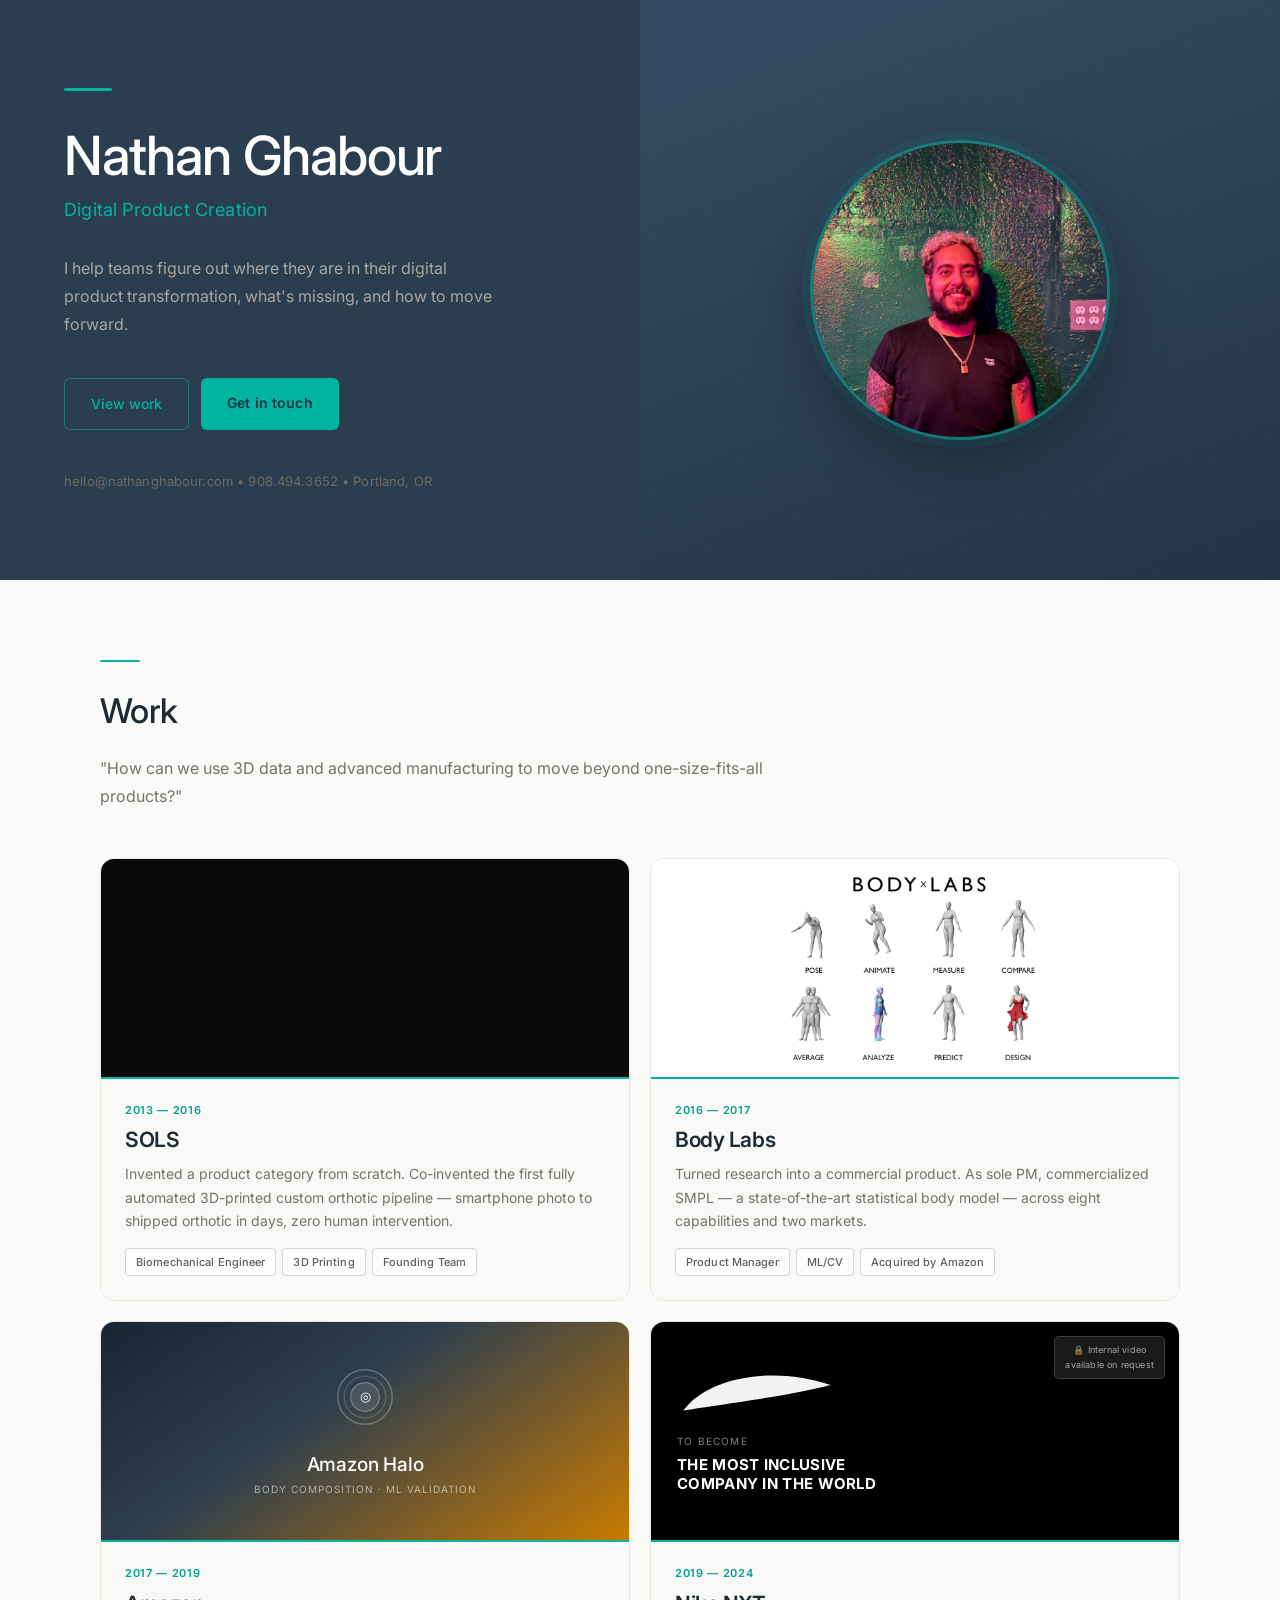
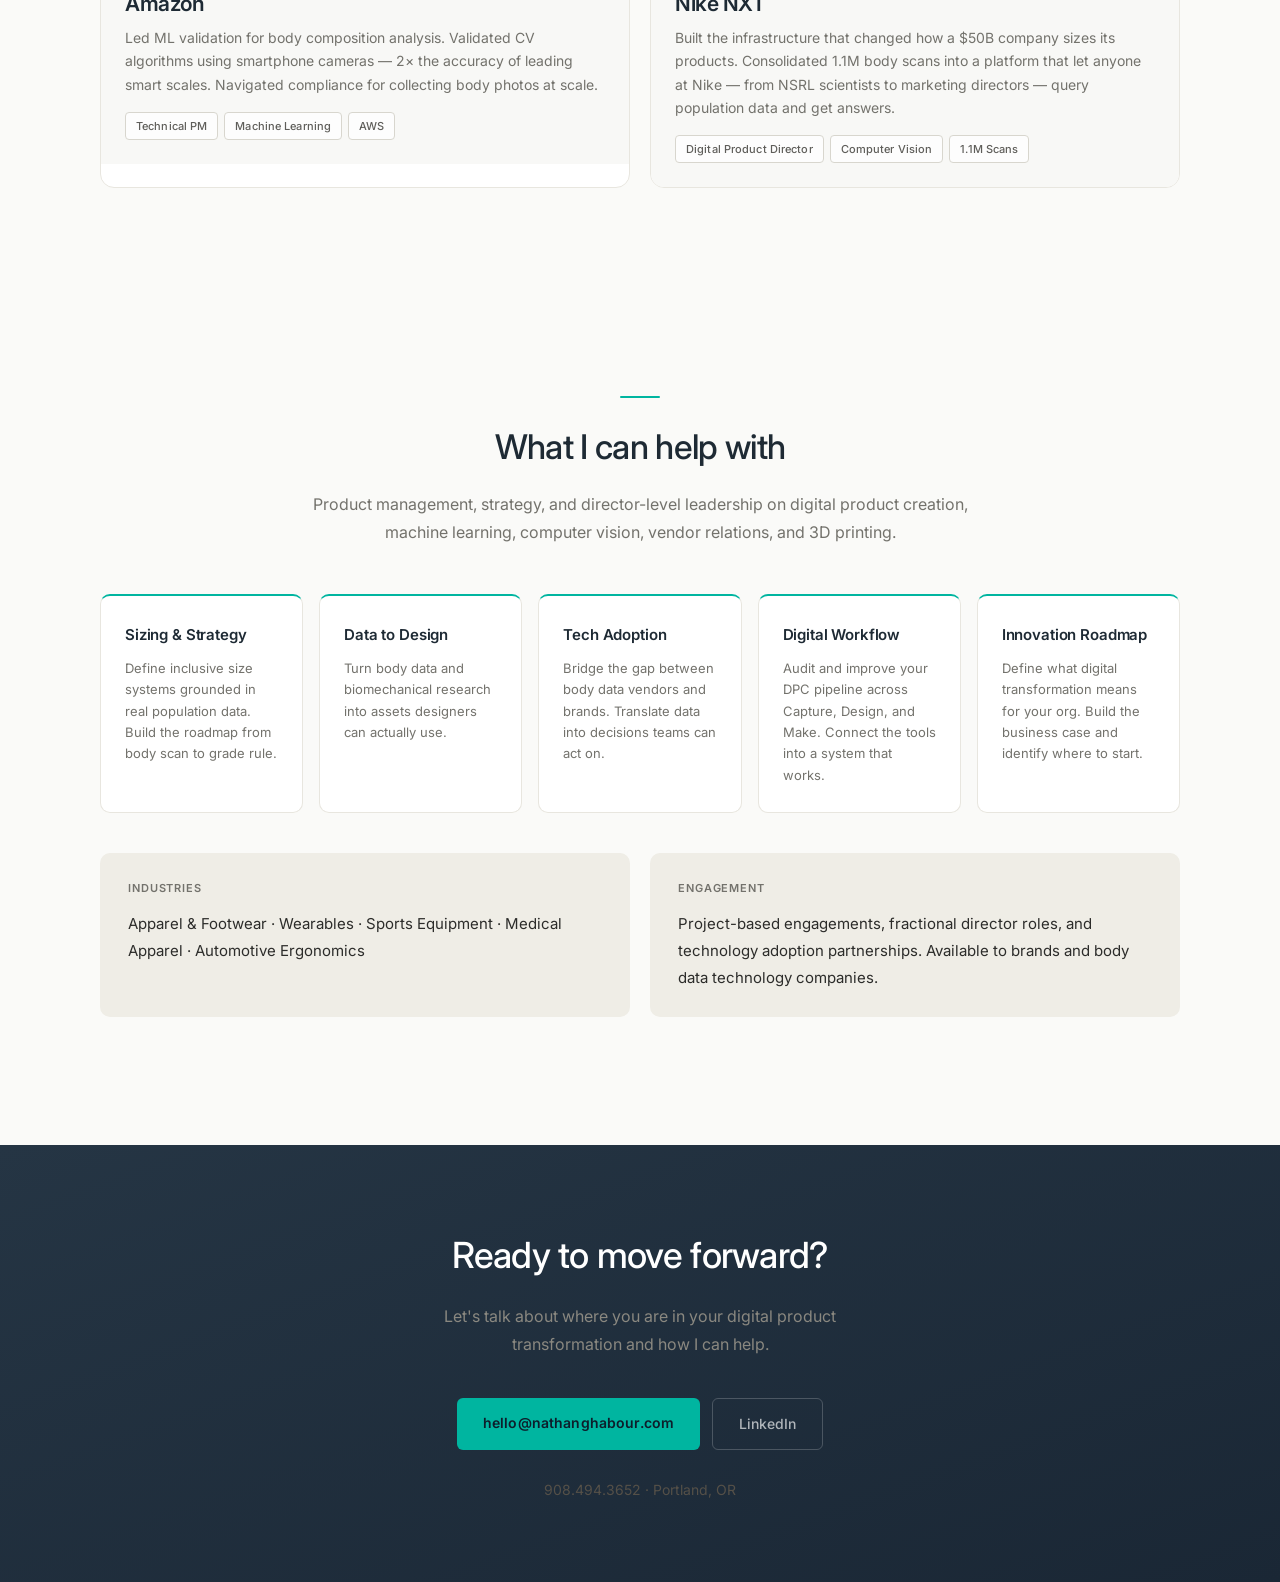
==== commit fc04383a: "Add hero photo" ====
--- a/index.html
+++ b/index.html
@@ -26,7 +26,9 @@
       </div>
     </div>
     <div class="hero-photo">
-      <div class="photo-placeholder"></div>
+      <div class="photo-circle">
+        <img src="nathan-photo.jpg" alt="Nathan Ghabour">
+      </div>
     </div>
   </div>
 
--- a/styles.css
+++ b/styles.css
@@ -1,4 +1,6 @@
 * { margin: 0; padding: 0; box-sizing: border-box; }
+
+html { scroll-behavior: smooth; }
 
 body {
   font-family: 'Inter', -apple-system, BlinkMacSystemFont, "Segoe UI", Roboto, sans-serif;
@@ -6,6 +8,7 @@
   color: #2C2C2A;
   background: #FAFAF8;
   -webkit-font-smoothing: antialiased;
+  -moz-osx-font-smoothing: grayscale;
 }
 
 a { text-decoration: none; color: inherit; }
@@ -14,109 +17,144 @@
 .hero {
   background: #2B3E50;
   color: #E5E5E0;
-  min-height: 500px;
+  min-height: 520px;
   display: grid;
   grid-template-columns: 1fr 1fr;
   gap: 0;
 }
 
 .hero-content {
-  padding: 80px 60px;
+  padding: 88px 64px;
   display: flex;
   flex-direction: column;
   justify-content: center;
 }
 
 .hero-accent {
-  height: 4px;
-  width: 120px;
+  height: 3px;
+  width: 48px;
   background: #00B5A0;
-  margin-bottom: 32px;
+  margin-bottom: 36px;
+  border-radius: 2px;
 }
 
 .hero h1 {
-  font-size: 52px;
+  font-size: 54px;
   font-weight: 500;
-  margin: 0 0 12px 0;
+  margin: 0 0 10px 0;
   color: #FFFFFF;
-  line-height: 1.1;
-  letter-spacing: -0.02em;
+  line-height: 1.08;
+  letter-spacing: -0.025em;
 }
 
 .hero-tagline {
-  font-size: 20px;
+  font-size: 18px;
   color: #00B5A0;
-  margin: 0 0 24px 0;
+  margin: 0 0 28px 0;
   font-weight: 400;
+  letter-spacing: 0.01em;
 }
 
 .hero-description {
-  font-size: 17px;
-  line-height: 1.7;
-  margin: 0 0 36px 0;
-  color: #C2C0B6;
-  max-width: 480px;
+  font-size: 16px;
+  line-height: 1.75;
+  margin: 0 0 40px 0;
+  color: #A8A69E;
+  max-width: 440px;
 }
 
 .hero-ctas {
   display: flex;
-  gap: 14px;
-  margin-bottom: 36px;
+  gap: 12px;
+  margin-bottom: 40px;
   flex-wrap: wrap;
 }
 
 .hero-contact {
-  font-size: 14px;
-  color: #888780;
+  font-size: 13px;
+  color: #6B6A64;
+  letter-spacing: 0.01em;
 }
 
 .hero-photo {
-  background: linear-gradient(135deg, #3A4F63 0%, #2B3E50 100%);
+  background: linear-gradient(160deg, #344D62 0%, #233446 100%);
   display: flex;
   align-items: center;
   justify-content: center;
-}
-
-.photo-placeholder {
+  position: relative;
+  overflow: hidden;
+}
+
+/* Subtle dot grid texture on photo side */
+.hero-photo::before {
+  content: '';
+  position: absolute;
+  inset: 0;
+  background-image: radial-gradient(circle, rgba(0,181,160,0.08) 1px, transparent 1px);
+  background-size: 28px 28px;
+  pointer-events: none;
+}
+
+.photo-circle {
   width: 300px;
   height: 300px;
-  background: #444;
   border-radius: 50%;
-  border: 4px solid #00B5A0;
-  opacity: 0.3;
+  border: 3px solid rgba(0,181,160,0.5);
+  position: relative;
+  z-index: 1;
+  overflow: hidden;
+  box-shadow: 0 0 0 8px rgba(0,181,160,0.08), 0 20px 60px rgba(0,0,0,0.3);
+}
+
+.photo-circle img {
+  width: 100%;
+  height: 100%;
+  object-fit: cover;
+  object-position: center top;
+  display: block;
 }
 
 /* ===== BUTTONS ===== */
 .btn-primary {
   display: inline-block;
   background: #00B5A0;
-  color: #2B3E50;
-  padding: 14px 28px;
+  color: #1E3344;
+  padding: 13px 26px;
   border-radius: 6px;
-  font-size: 15px;
-  font-weight: 500;
+  font-size: 14px;
+  font-weight: 600;
   cursor: pointer;
-  transition: background 0.2s;
-}
-
-.btn-primary:hover { background: #009A88; }
+  transition: background 0.18s ease, transform 0.12s ease;
+  letter-spacing: 0.01em;
+}
+
+.btn-primary:hover {
+  background: #00C9B2;
+  transform: translateY(-1px);
+}
+
+.btn-primary:active { transform: translateY(0); }
 
 .btn-secondary {
   display: inline-block;
   background: transparent;
-  border: 1px solid #00B5A0;
+  border: 1px solid rgba(0,181,160,0.5);
   color: #00B5A0;
-  padding: 14px 28px;
+  padding: 13px 26px;
   border-radius: 6px;
-  font-size: 15px;
+  font-size: 14px;
   font-weight: 500;
   cursor: pointer;
-  transition: background 0.2s, color 0.2s;
+  transition: border-color 0.18s ease, background 0.18s ease, transform 0.12s ease;
 }
 
 .btn-secondary:hover {
-  background: rgba(0,181,160,0.1);
-}
+  border-color: #00B5A0;
+  background: rgba(0,181,160,0.08);
+  transform: translateY(-1px);
+}
+
+.btn-secondary:active { transform: translateY(0); }
 
 /* ===== SECTIONS ===== */
 .section {
@@ -125,47 +163,55 @@
   padding: 80px 60px;
 }
 
+/* Anchor offset for sticky nav */
+#work, #services, #contact { scroll-margin-top: 20px; }
+
 .section-accent {
   height: 2px;
-  width: 80px;
+  width: 40px;
   background: #00B5A0;
   margin-bottom: 20px;
+  border-radius: 2px;
 }
 
 .section h2 {
-  font-size: 36px;
+  font-size: 34px;
   font-weight: 500;
-  margin: 0 0 16px 0;
-  letter-spacing: -0.01em;
+  margin: 0 0 14px 0;
+  letter-spacing: -0.02em;
+  color: #1E2A34;
 }
 
 .section-intro {
-  font-size: 17px;
+  font-size: 16px;
   color: #73726C;
-  max-width: 700px;
+  max-width: 680px;
   margin-bottom: 48px;
-  line-height: 1.7;
+  line-height: 1.75;
 }
 
 /* ===== PROJECT CARDS ===== */
 .projects-grid {
   display: grid;
   grid-template-columns: repeat(2, 1fr);
-  gap: 24px;
+  gap: 20px;
   margin-bottom: 48px;
 }
 
 .project-card {
   background: #FFFFFF;
-  border: 0.5px solid #D3D1C7;
-  border-radius: 12px;
+  border: 1px solid #E8E6DF;
+  border-radius: 14px;
   overflow: hidden;
-  transition: box-shadow 0.2s, transform 0.2s;
+  transition: box-shadow 0.3s cubic-bezier(0.25, 0.46, 0.45, 0.94),
+              transform 0.3s cubic-bezier(0.25, 0.46, 0.45, 0.94),
+              border-color 0.3s ease;
 }
 
 .project-card:hover {
-  box-shadow: 0 6px 28px rgba(0,0,0,0.09);
-  transform: translateY(-2px);
+  box-shadow: 0 12px 40px rgba(0,0,0,0.1), 0 2px 8px rgba(0,0,0,0.06);
+  transform: translateY(-3px);
+  border-color: #D3D1C7;
 }
 
 .project-media {
@@ -173,7 +219,7 @@
   display: flex;
   align-items: center;
   justify-content: center;
-  border-bottom: 3px solid #00B5A0;
+  border-bottom: 2px solid #00B5A0;
   position: relative;
   overflow: hidden;
 }
@@ -186,55 +232,58 @@
 }
 
 .project-content {
-  padding: 24px;
+  padding: 22px 24px 24px;
   background: #F8F8F6;
 }
 
 .project-year {
-  font-size: 13px;
-  color: #00B5A0;
+  font-size: 11px;
+  color: #00A090;
+  font-weight: 600;
+  margin-bottom: 8px;
+  letter-spacing: 0.06em;
+  text-transform: uppercase;
+}
+
+.project-card h3 {
+  font-size: 21px;
+  font-weight: 600;
+  margin: 0 0 10px 0;
+  letter-spacing: -0.02em;
+  color: #1E2A34;
+  line-height: 1.2;
+}
+
+.project-description {
+  font-size: 14px;
+  line-height: 1.65;
+  color: #73726C;
+  margin: 0 0 16px 0;
+}
+
+.project-tags {
+  display: flex;
+  flex-wrap: wrap;
+  gap: 6px;
+}
+
+.tag {
+  background: rgba(255,255,255,0.8);
+  padding: 4px 10px;
+  border-radius: 4px;
+  font-size: 11px;
   font-weight: 500;
-  margin-bottom: 10px;
-  letter-spacing: 0.03em;
-}
-
-.project-card h3 {
-  font-size: 22px;
-  font-weight: 500;
-  margin: 0 0 12px 0;
-  letter-spacing: -0.01em;
-}
-
-.project-description {
-  font-size: 15px;
-  line-height: 1.6;
-  color: #73726C;
-  margin: 0 0 18px 0;
-}
-
-.project-tags {
-  display: flex;
-  flex-wrap: wrap;
-  gap: 8px;
-}
-
-.tag {
-  background: #FFFFFF;
-  padding: 6px 12px;
-  border-radius: 4px;
-  font-size: 12px;
   color: #5F5E5A;
-  border: 0.5px solid #D3D1C7;
+  border: 0.5px solid #D8D6CE;
+  letter-spacing: 0.01em;
 }
 
 /* ===== SOLS ===== */
-.media-sols {
-  background: #000;
-}
+.media-sols { background: #0A0A0A; }
 
 /* ===== BODY LABS ===== */
 .media-bodylabs {
-  background: #FFF;
+  background: #FFFFFF;
   padding: 0;
 }
 
@@ -243,40 +292,39 @@
   height: 100%;
   object-fit: contain;
   display: block;
+  padding: 8px;
 }
 
 /* ===== AMAZON ===== */
 .media-amazon {
-  background: linear-gradient(135deg, #232F3E 0%, #FF9900 100%);
+  background: linear-gradient(145deg, #1A2533 0%, #2D3E4F 40%, #C97A00 100%);
   color: white;
   flex-direction: column;
-  gap: 16px;
+  gap: 12px;
 }
 
 .amazon-inner {
   display: flex;
   flex-direction: column;
   align-items: center;
-  gap: 14px;
-}
-
-.halo-svg {
-  width: 72px;
-  height: 72px;
-}
+  gap: 12px;
+}
+
+.halo-svg { width: 64px; height: 64px; }
 
 .amazon-label {
-  font-size: 20px;
+  font-size: 19px;
   font-weight: 500;
   color: white;
   text-align: center;
+  letter-spacing: -0.01em;
 }
 
 .amazon-sub {
-  font-size: 11px;
+  font-size: 10px;
   text-transform: uppercase;
-  letter-spacing: 0.08em;
-  color: rgba(255,255,255,0.7);
+  letter-spacing: 0.1em;
+  color: rgba(255,255,255,0.55);
   text-align: center;
 }
 
@@ -286,88 +334,90 @@
   color: white;
   flex-direction: column;
   align-items: flex-start;
-  padding: 24px 28px;
-  gap: 12px;
+  padding: 22px 26px;
+  gap: 10px;
   position: relative;
 }
 
-.nike-swoosh-wrap {
-  width: 100%;
-}
+.nike-swoosh-wrap { width: 100%; }
 
 .nike-svg {
-  width: 180px;
+  width: 160px;
   height: auto;
   display: block;
+  opacity: 0.95;
 }
 
 .nike-quote {
-  font-family: 'Inter', 'Century Gothic', Arial, sans-serif;
-  max-width: 240px;
+  font-family: 'Inter', Arial, sans-serif;
+  max-width: 220px;
 }
 
 .nike-small {
-  font-size: 11px;
+  font-size: 10px;
   text-transform: uppercase;
-  letter-spacing: 0.1em;
-  opacity: 0.7;
-  margin-bottom: 6px;
+  letter-spacing: 0.12em;
+  opacity: 0.5;
+  margin-bottom: 5px;
 }
 
 .nike-large {
-  font-size: 16px;
+  font-size: 15px;
   font-weight: 700;
-  line-height: 1.25;
-  letter-spacing: 0.01em;
+  line-height: 1.3;
+  letter-spacing: 0.02em;
 }
 
 .nike-badge {
   position: absolute;
-  top: 16px;
-  right: 16px;
-  background: rgba(255,255,255,0.12);
-  padding: 8px 12px;
-  border-radius: 4px;
-  font-size: 10px;
+  top: 14px;
+  right: 14px;
+  background: rgba(255,255,255,0.1);
+  border: 0.5px solid rgba(255,255,255,0.15);
+  padding: 6px 10px;
+  border-radius: 5px;
+  font-size: 9px;
   text-align: center;
-  line-height: 1.5;
-  color: rgba(255,255,255,0.8);
+  line-height: 1.6;
+  color: rgba(255,255,255,0.6);
+  letter-spacing: 0.02em;
 }
 
 /* ===== SERVICES ===== */
-.services-section {
-  background: #FAFAF8;
-}
+.services-section { background: #FAFAF8; }
 
 .services-grid {
   display: grid;
   grid-template-columns: repeat(auto-fit, minmax(200px, 1fr));
-  gap: 18px;
+  gap: 16px;
   margin-bottom: 40px;
 }
 
 .service-card {
   background: #FFFFFF;
-  border: 0.5px solid #D3D1C7;
+  border: 1px solid #E8E6DF;
   border-radius: 10px;
-  padding: 28px;
-  border-top: 3px solid #00B5A0;
-  transition: box-shadow 0.2s;
+  padding: 26px 24px;
+  border-top: 2px solid #00B5A0;
+  transition: box-shadow 0.25s ease, transform 0.25s ease, border-color 0.25s ease;
 }
 
 .service-card:hover {
-  box-shadow: 0 4px 20px rgba(0,0,0,0.07);
+  box-shadow: 0 6px 24px rgba(0,0,0,0.07);
+  transform: translateY(-2px);
 }
 
 .service-card h3 {
-  font-size: 17px;
-  font-weight: 500;
+  font-size: 15px;
+  font-weight: 600;
   margin: 0 0 10px 0;
+  letter-spacing: -0.01em;
+  color: #1E2A34;
 }
 
 .service-card p {
-  font-size: 14px;
-  line-height: 1.6;
+  font-size: 13px;
+  line-height: 1.65;
   color: #73726C;
   margin: 0;
 }
@@ -375,123 +425,128 @@
 .info-grid {
   display: grid;
   grid-template-columns: 1fr 1fr;
-  gap: 24px;
+  gap: 20px;
   margin-bottom: 48px;
 }
 
 .info-box {
-  background: #F1EFE8;
+  background: #EFEDE6;
   border-radius: 10px;
-  padding: 28px;
+  padding: 26px 28px;
 }
 
 .info-box h3 {
-  font-size: 13px;
-  font-weight: 500;
-  margin: 0 0 14px 0;
+  font-size: 11px;
+  font-weight: 600;
+  margin: 0 0 12px 0;
   color: #73726C;
   text-transform: uppercase;
-  letter-spacing: 0.05em;
+  letter-spacing: 0.08em;
 }
 
 .info-box p {
   font-size: 15px;
   line-height: 1.8;
   margin: 0;
+  color: #2C2C2A;
 }
 
 /* ===== CTA FOOTER ===== */
 .cta-footer {
-  background: linear-gradient(135deg, #2B3E50 0%, #1F2F3D 100%);
-  padding: 60px;
+  background: linear-gradient(160deg, #253544 0%, #1A2735 100%);
+  padding: 80px 60px;
   text-align: center;
   color: white;
 }
 
 .cta-footer h2 {
-  font-size: 32px;
+  font-size: 36px;
   font-weight: 500;
-  margin: 0 0 18px 0;
-  letter-spacing: -0.01em;
+  margin: 0 0 16px 0;
+  letter-spacing: -0.02em;
+  color: #FFFFFF;
 }
 
 .cta-footer p {
-  font-size: 17px;
-  margin: 0 auto 36px;
-  color: #C2C0B6;
-  max-width: 560px;
-  line-height: 1.7;
+  font-size: 16px;
+  margin: 0 auto 40px;
+  color: #8A8880;
+  max-width: 480px;
+  line-height: 1.75;
 }
 
 .cta-buttons {
   display: flex;
-  gap: 14px;
+  gap: 12px;
   justify-content: center;
   margin-bottom: 28px;
   flex-wrap: wrap;
 }
 
+/* Invert primary button in dark footer */
+.cta-footer .btn-primary {
+  background: #00B5A0;
+  color: #0D1E2B;
+}
+
+.cta-footer .btn-primary:hover { background: #00C9B2; }
+
+.cta-footer .btn-secondary {
+  border-color: rgba(255,255,255,0.2);
+  color: rgba(255,255,255,0.65);
+}
+
+.cta-footer .btn-secondary:hover {
+  border-color: rgba(255,255,255,0.4);
+  background: rgba(255,255,255,0.06);
+  color: rgba(255,255,255,0.85);
+}
+
 .contact-info {
-  font-size: 15px;
-  color: #888780;
+  font-size: 14px;
+  color: #555048;
 }
 
 /* ===== RESPONSIVE ===== */
 @media (max-width: 768px) {
   .hero {
     grid-template-columns: 1fr;
+    min-height: auto;
   }
 
   .hero-content {
-    padding: 60px 28px;
+    padding: 64px 28px 48px;
   }
 
-  .hero h1 {
-    font-size: 38px;
-  }
+  .hero h1 { font-size: 40px; }
+  .hero-description { max-width: 100%; }
 
   .hero-photo {
     padding: 48px 28px;
-    min-height: 280px;
+    min-height: 260px;
   }
 
-  .photo-placeholder {
+  .photo-circle {
     width: 200px;
     height: 200px;
   }
 
-  .section {
-    padding: 60px 28px;
-  }
-
-  .projects-grid {
-    grid-template-columns: 1fr;
-  }
-
-  .info-grid {
-    grid-template-columns: 1fr;
-  }
-
-  .cta-footer {
-    padding: 60px 28px;
-  }
-
-  .services-grid {
-    grid-template-columns: 1fr 1fr;
-  }
+  .section { padding: 60px 24px; }
+
+  .projects-grid { grid-template-columns: 1fr; }
+
+  .info-grid { grid-template-columns: 1fr; }
+
+  .cta-footer { padding: 64px 28px; }
+
+  .services-grid { grid-template-columns: 1fr 1fr; }
 }
 
 @media (max-width: 480px) {
-  .services-grid {
-    grid-template-columns: 1fr;
-  }
-
-  .hero-ctas {
-    flex-direction: column;
-  }
+  .hero h1 { font-size: 34px; }
+  .services-grid { grid-template-columns: 1fr; }
+  .hero-ctas { flex-direction: column; }
 
   .btn-primary,
-  .btn-secondary {
-    text-align: center;
-  }
-}
+  .btn-secondary { text-align: center; }
+}
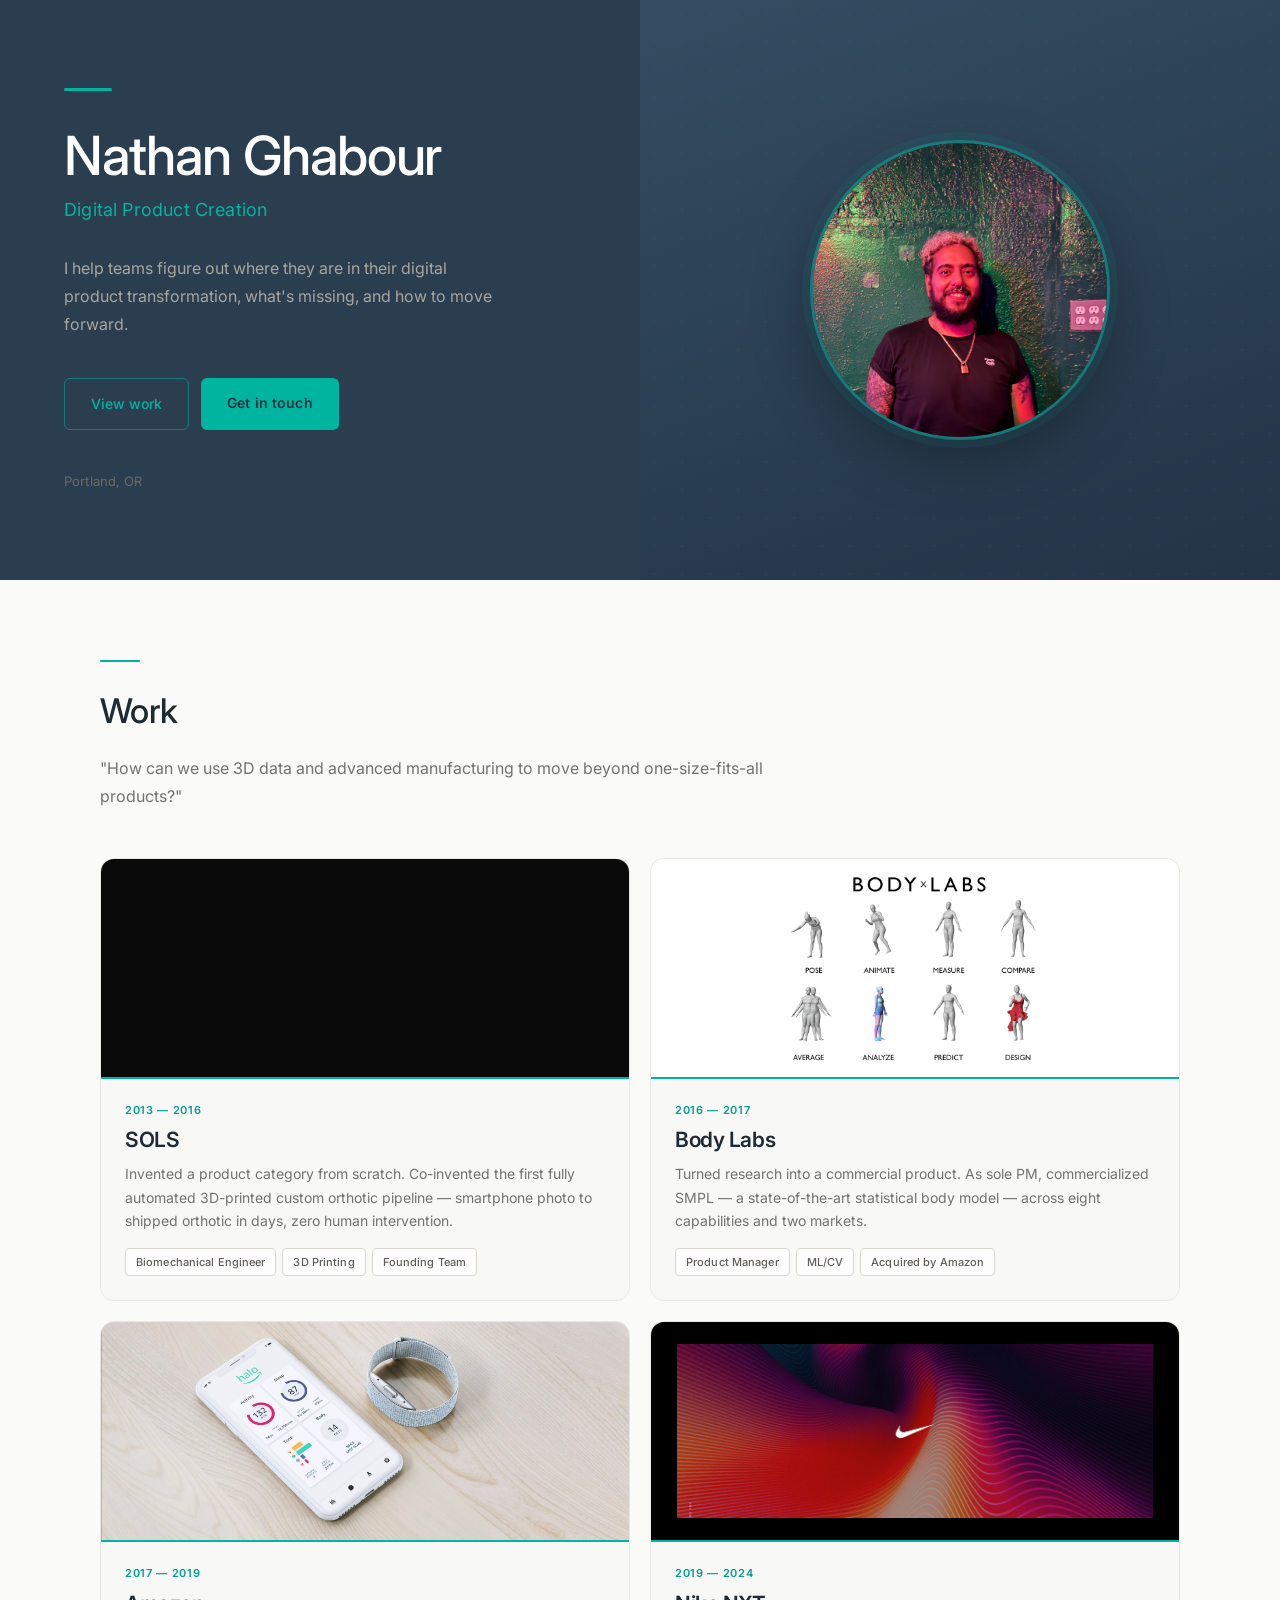
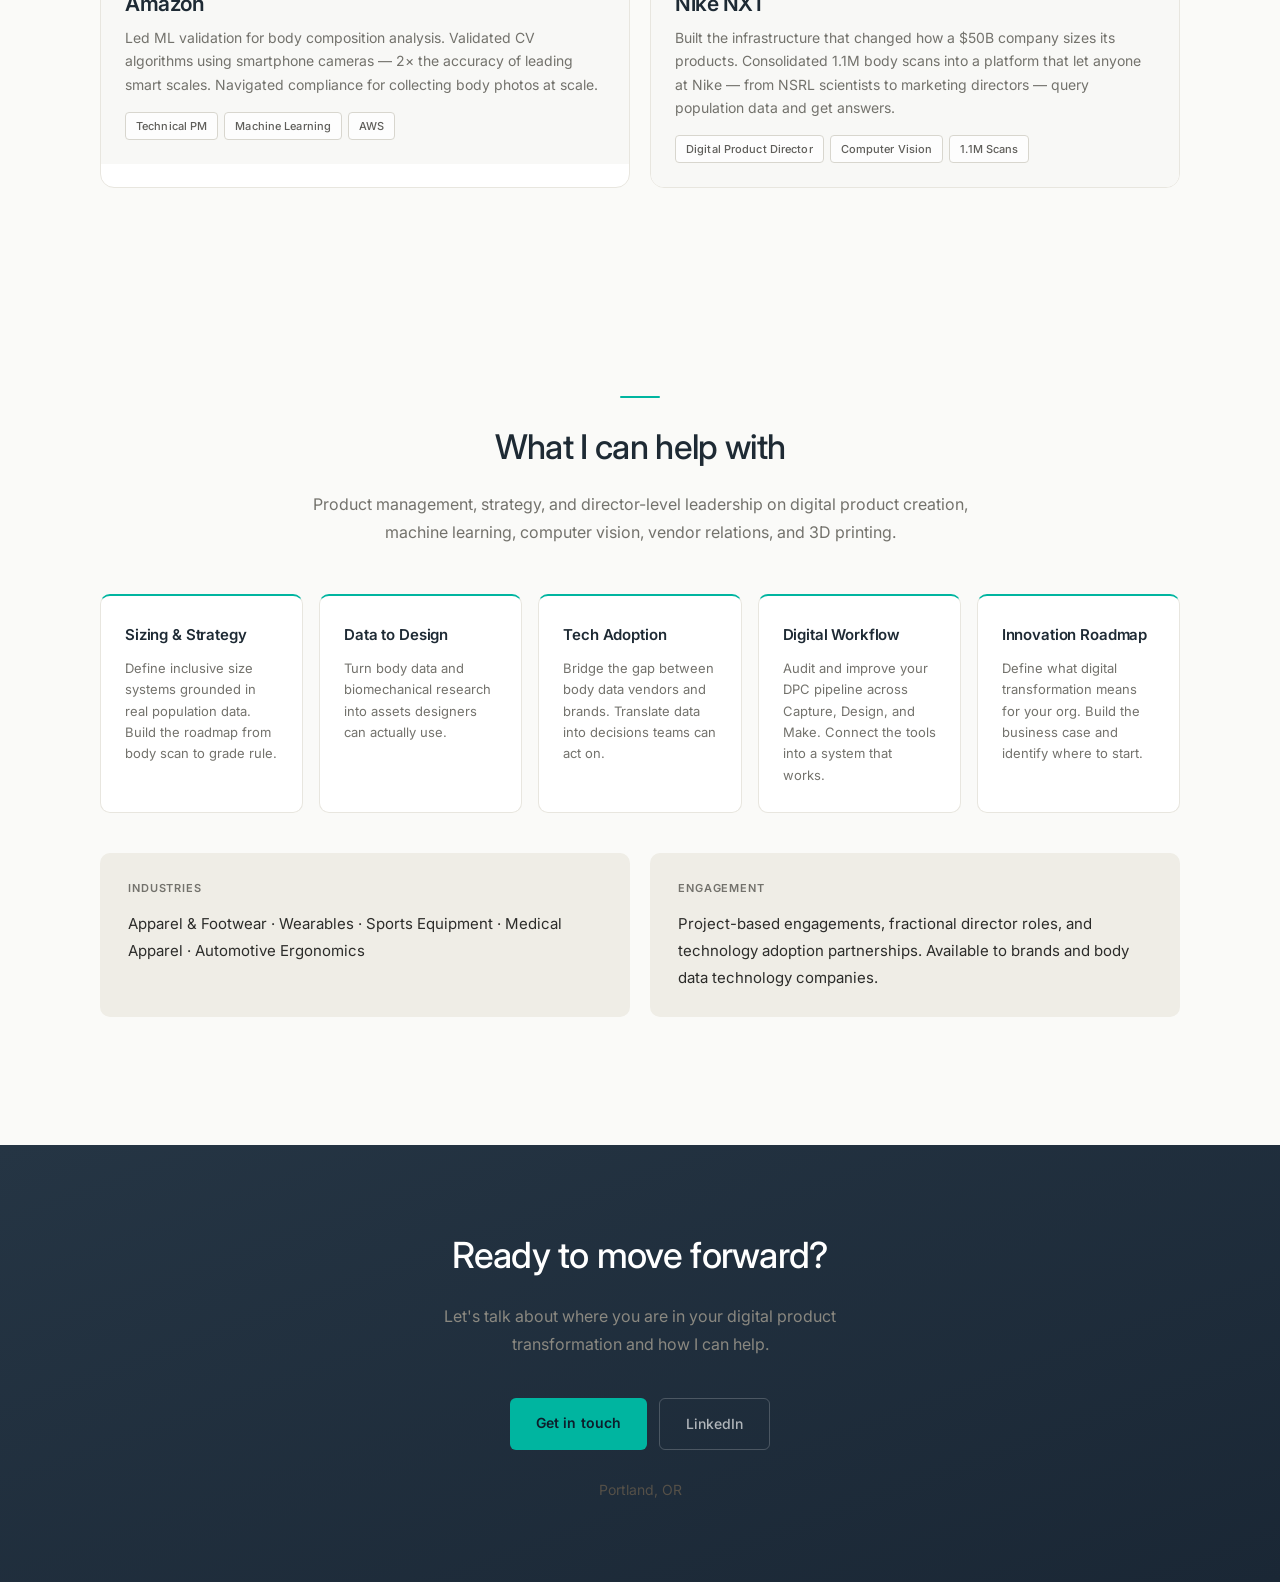
==== commit 699c7fbb: "Add Amazon/Nike photos, remove phone/email from hero and footer" ====
--- a/index.html
+++ b/index.html
@@ -22,7 +22,7 @@
         <a href="mailto:hello@nathanghabour.com" class="btn-primary">Get in touch</a>
       </div>
       <div class="hero-contact">
-        hello@nathanghabour.com &bull; 908.494.3652 &bull; Portland, OR
+        Portland, OR
       </div>
     </div>
     <div class="hero-photo">
@@ -83,20 +83,7 @@
       <!-- Amazon -->
       <div class="project-card">
         <div class="project-media media-amazon">
-          <div class="amazon-inner">
-            <div class="amazon-halo-ring">
-              <svg viewBox="0 0 80 80" xmlns="http://www.w3.org/2000/svg" class="halo-svg">
-                <circle cx="40" cy="40" r="34" fill="none" stroke="rgba(255,255,255,0.25)" stroke-width="2"/>
-                <circle cx="40" cy="40" r="26" fill="none" stroke="rgba(255,255,255,0.15)" stroke-width="2"/>
-                <circle cx="40" cy="40" r="18" fill="rgba(255,255,255,0.1)" stroke="rgba(255,255,255,0.3)" stroke-width="1.5"/>
-                <text x="40" y="45" text-anchor="middle" font-size="16" fill="white" font-family="Arial">◎</text>
-              </svg>
-            </div>
-            <div class="amazon-text-wrap">
-              <div class="amazon-label">Amazon Halo</div>
-              <div class="amazon-sub">Body Composition · ML Validation</div>
-            </div>
-          </div>
+          <img src="Amazon-Photo.jpg" alt="Amazon Halo" class="card-photo">
         </div>
         <div class="project-content">
           <div class="project-year">2017 &mdash; 2019</div>
@@ -113,16 +100,7 @@
       <!-- Nike -->
       <div class="project-card">
         <div class="project-media media-nike">
-          <div class="nike-swoosh-wrap">
-            <svg viewBox="0 0 300 100" xmlns="http://www.w3.org/2000/svg" class="nike-svg" aria-label="Nike">
-              <path d="M 12 78 C 55 18, 175 -8, 288 30 C 215 50, 72 68, 12 78 Z" fill="white"/>
-            </svg>
-          </div>
-          <div class="nike-quote">
-            <div class="nike-small">To become</div>
-            <div class="nike-large">THE MOST INCLUSIVE<br>COMPANY IN THE WORLD</div>
-          </div>
-          <div class="nike-badge">🔒 Internal video<br>available on request</div>
+          <img src="Nike_photo.jpg" alt="Nike NXT" class="card-photo">
         </div>
         <div class="project-content">
           <div class="project-year">2019 &mdash; 2024</div>
@@ -185,10 +163,10 @@
     <h2>Ready to move forward?</h2>
     <p>Let's talk about where you are in your digital product transformation and how I can help.</p>
     <div class="cta-buttons">
-      <a href="mailto:hello@nathanghabour.com" class="btn-primary">hello@nathanghabour.com</a>
+      <a href="mailto:hello@nathanghabour.com" class="btn-primary">Get in touch</a>
       <a href="https://linkedin.com/in/nathanghabour" target="_blank" rel="noopener" class="btn-secondary">LinkedIn</a>
     </div>
-    <div class="contact-info">908.494.3652 &middot; Portland, OR</div>
+    <div class="contact-info">Portland, OR</div>
   </div>
 
 </body>
--- a/styles.css
+++ b/styles.css
@@ -276,6 +276,14 @@
   color: #5F5E5A;
   border: 0.5px solid #D8D6CE;
   letter-spacing: 0.01em;
+}
+
+/* Real photo cards */
+.card-photo {
+  width: 100%;
+  height: 100%;
+  object-fit: cover;
+  display: block;
 }
 
 /* ===== SOLS ===== */
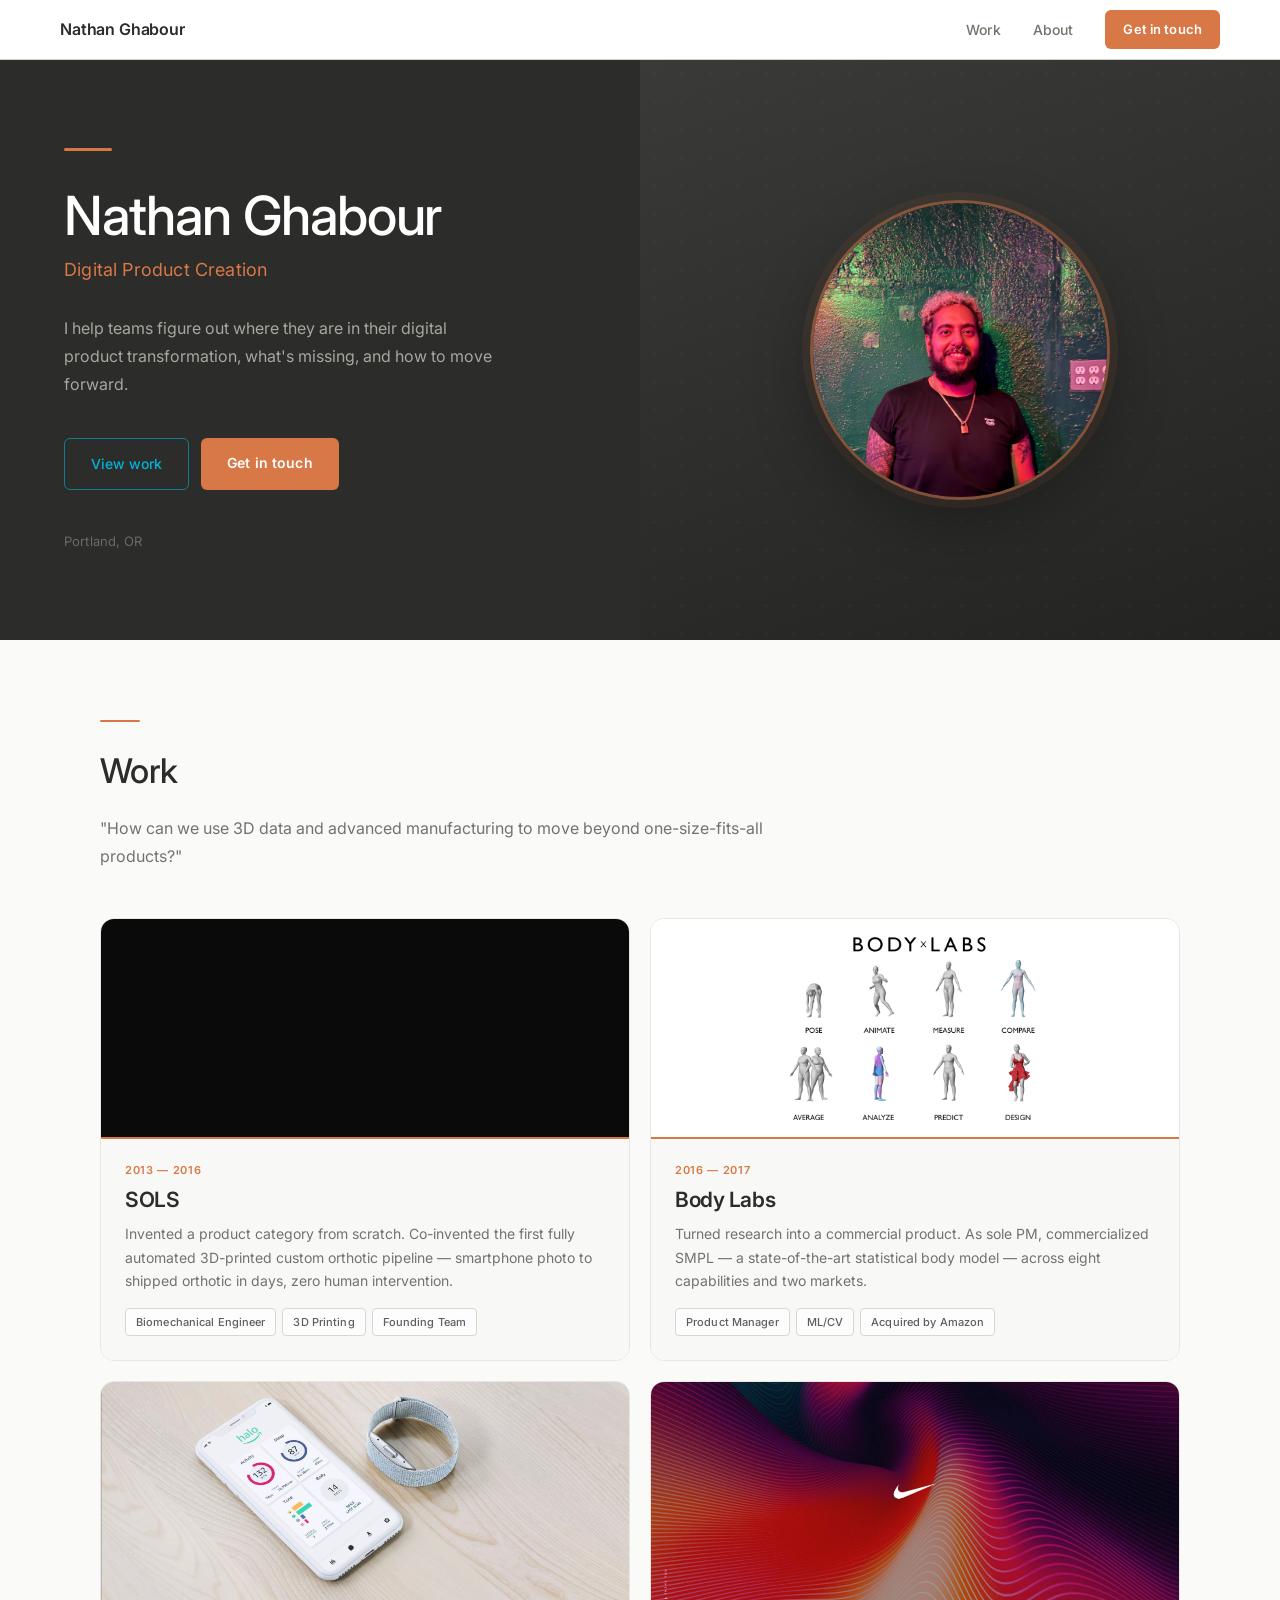
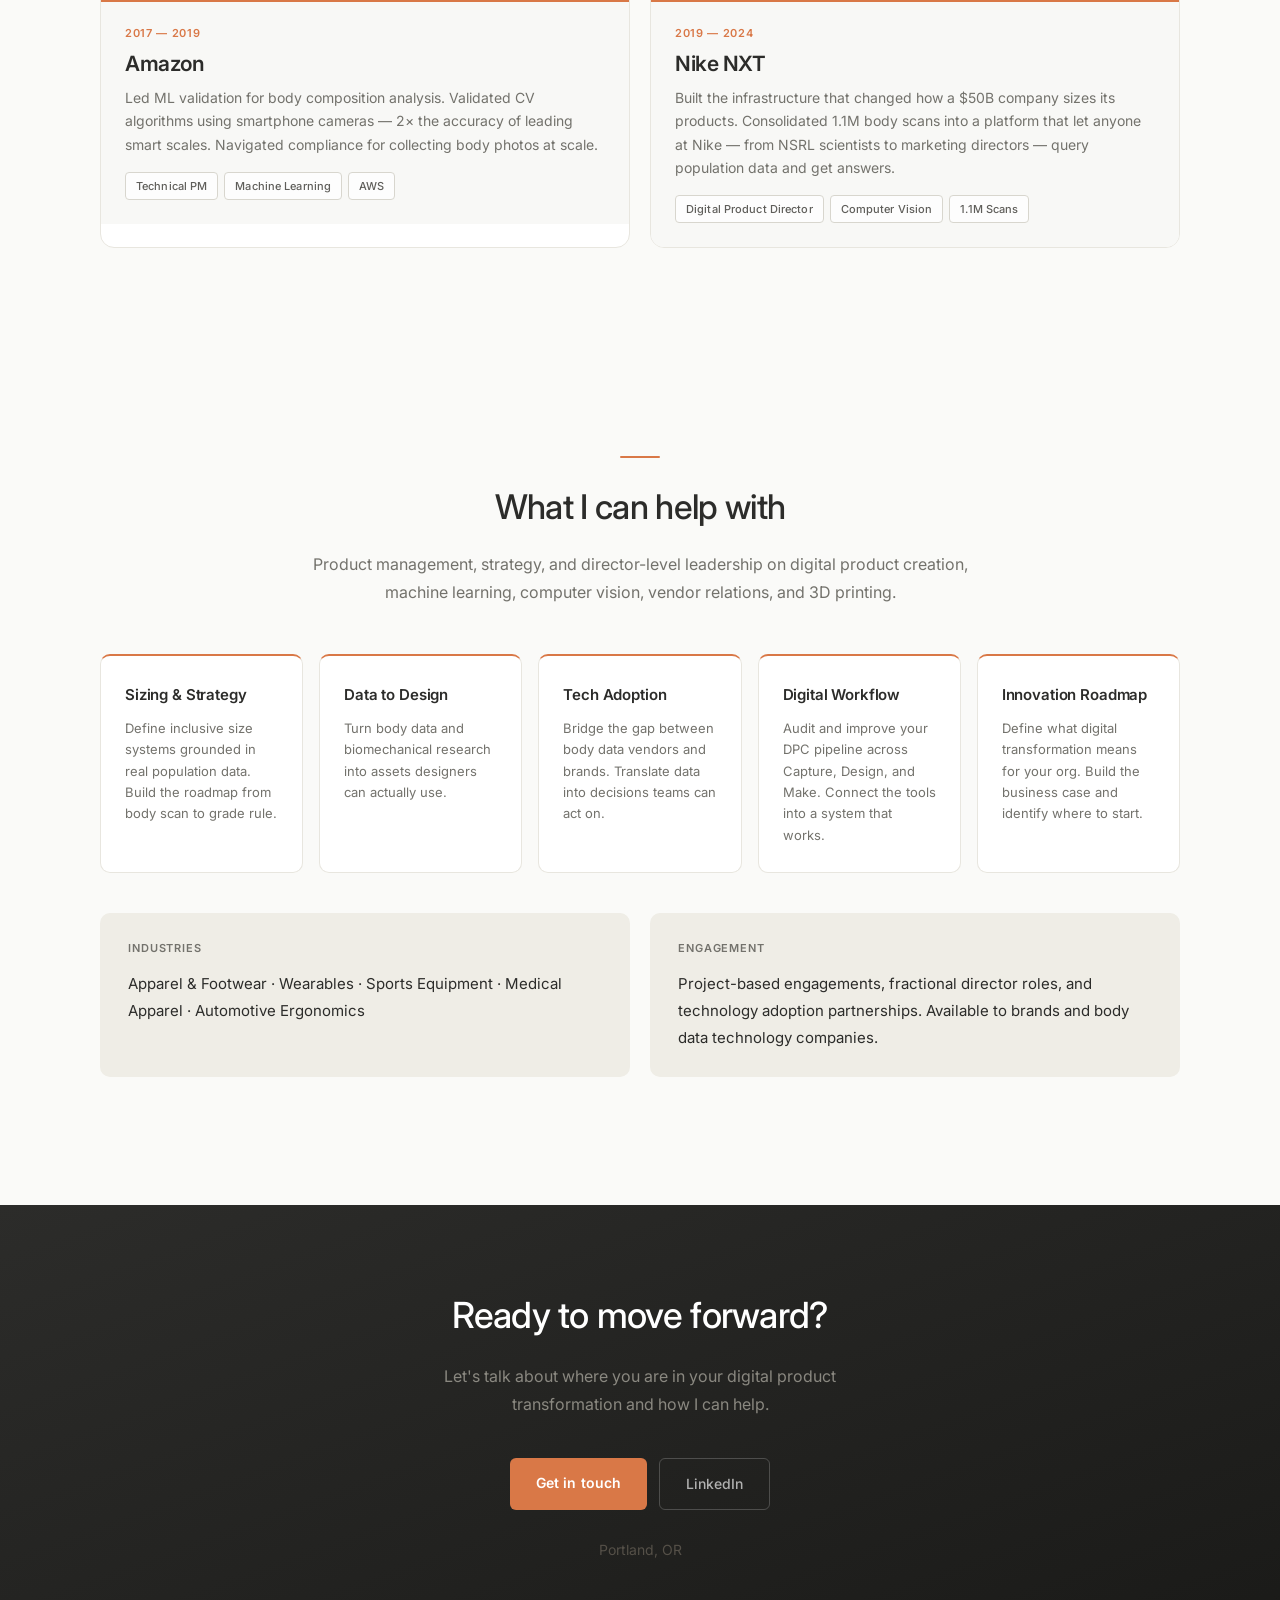
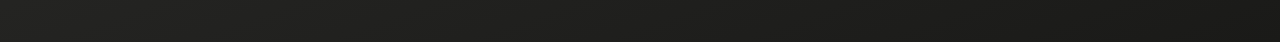
==== commit dfacf69b: "Phase 1 upgrade — new color system, about/contact/case study pages - New color system: Rust Orange (" ====
--- a/index.html
+++ b/index.html
@@ -10,6 +10,16 @@
 </head>
 <body>
 
+  <!-- NAV -->
+  <nav class="nav">
+    <a href="/" class="nav-logo">Nathan Ghabour</a>
+    <div class="nav-links">
+      <a href="#work">Work</a>
+      <a href="/about.html">About</a>
+      <a href="/contact.html" class="nav-cta">Get in touch</a>
+    </div>
+  </nav>
+
   <!-- HERO -->
   <div class="hero">
     <div class="hero-content">
@@ -19,7 +29,7 @@
       <p class="hero-description">I help teams figure out where they are in their digital product transformation, what's missing, and how to move forward.</p>
       <div class="hero-ctas">
         <a href="#work" class="btn-secondary">View work</a>
-        <a href="mailto:hello@nathanghabour.com" class="btn-primary">Get in touch</a>
+        <a href="/contact.html" class="btn-primary">Get in touch</a>
       </div>
       <div class="hero-contact">
         Portland, OR
@@ -41,10 +51,10 @@
     <div class="projects-grid">
 
       <!-- SOLS -->
-      <div class="project-card">
+      <a href="/work/sols.html" class="project-card">
         <div class="project-media media-sols">
           <iframe
-            src="https://player.vimeo.com/video/122751337?autoplay=0&title=0&byline=0&portrait=0&color=00B5A0"
+            src="https://player.vimeo.com/video/122751337?autoplay=0&title=0&byline=0&portrait=0&color=D97847"
             frameborder="0"
             allow="autoplay; fullscreen; picture-in-picture"
             allowfullscreen
@@ -61,7 +71,7 @@
             <span class="tag">Founding Team</span>
           </div>
         </div>
-      </div>
+      </a>
 
       <!-- Body Labs -->
       <div class="project-card">
@@ -163,7 +173,7 @@
     <h2>Ready to move forward?</h2>
     <p>Let's talk about where you are in your digital product transformation and how I can help.</p>
     <div class="cta-buttons">
-      <a href="mailto:hello@nathanghabour.com" class="btn-primary">Get in touch</a>
+      <a href="/contact.html" class="btn-primary">Get in touch</a>
       <a href="https://linkedin.com/in/nathanghabour" target="_blank" rel="noopener" class="btn-secondary">LinkedIn</a>
     </div>
     <div class="contact-info">Portland, OR</div>
--- a/styles.css
+++ b/styles.css
@@ -13,9 +13,66 @@
 
 a { text-decoration: none; color: inherit; }
 
-/* ===== HERO ===== */
+/* ===== NAV ===== */
+.nav {
+  background: #FFFFFF;
+  border-bottom: 1px solid #D3D1C7;
+  padding: 0 60px;
+  display: flex;
+  align-items: center;
+  justify-content: space-between;
+  height: 60px;
+  position: sticky;
+  top: 0;
+  z-index: 100;
+}
+
+.nav-logo {
+  font-size: 16px;
+  font-weight: 600;
+  color: #2C2C2A;
+  letter-spacing: -0.01em;
+  text-decoration: none;
+}
+
+.nav-links {
+  display: flex;
+  align-items: center;
+  gap: 32px;
+}
+
+.nav-links a {
+  font-size: 14px;
+  font-weight: 500;
+  color: #73726C;
+  text-decoration: none;
+  transition: color 0.18s ease;
+  letter-spacing: 0.01em;
+}
+
+.nav-links a:hover,
+.nav-links a.active {
+  color: #2C2C2A;
+}
+
+.nav-cta {
+  background: #D97847;
+  color: #FFFFFF !important;
+  padding: 8px 18px;
+  border-radius: 6px;
+  font-size: 13px !important;
+  font-weight: 600 !important;
+  transition: background 0.18s ease !important;
+}
+
+.nav-cta:hover {
+  background: #B85C2F;
+  color: #FFFFFF !important;
+}
+
+/* ===== HERO (Homepage) ===== */
 .hero {
-  background: #2B3E50;
+  background: #2C2C2A;
   color: #E5E5E0;
   min-height: 520px;
   display: grid;
@@ -33,7 +90,7 @@
 .hero-accent {
   height: 3px;
   width: 48px;
-  background: #00B5A0;
+  background: #D97847;
   margin-bottom: 36px;
   border-radius: 2px;
 }
@@ -49,7 +106,7 @@
 
 .hero-tagline {
   font-size: 18px;
-  color: #00B5A0;
+  color: #D97847;
   margin: 0 0 28px 0;
   font-weight: 400;
   letter-spacing: 0.01em;
@@ -77,7 +134,7 @@
 }
 
 .hero-photo {
-  background: linear-gradient(160deg, #344D62 0%, #233446 100%);
+  background: linear-gradient(160deg, #3A3A38 0%, #232321 100%);
   display: flex;
   align-items: center;
   justify-content: center;
@@ -90,7 +147,7 @@
   content: '';
   position: absolute;
   inset: 0;
-  background-image: radial-gradient(circle, rgba(0,181,160,0.08) 1px, transparent 1px);
+  background-image: radial-gradient(circle, rgba(217,120,71,0.08) 1px, transparent 1px);
   background-size: 28px 28px;
   pointer-events: none;
 }
@@ -99,11 +156,11 @@
   width: 300px;
   height: 300px;
   border-radius: 50%;
-  border: 3px solid rgba(0,181,160,0.5);
+  border: 3px solid rgba(217,120,71,0.5);
   position: relative;
   z-index: 1;
   overflow: hidden;
-  box-shadow: 0 0 0 8px rgba(0,181,160,0.08), 0 20px 60px rgba(0,0,0,0.3);
+  box-shadow: 0 0 0 8px rgba(217,120,71,0.08), 0 20px 60px rgba(0,0,0,0.3);
 }
 
 .photo-circle img {
@@ -117,8 +174,8 @@
 /* ===== BUTTONS ===== */
 .btn-primary {
   display: inline-block;
-  background: #00B5A0;
-  color: #1E3344;
+  background: #D97847;
+  color: #FFFFFF;
   padding: 13px 26px;
   border-radius: 6px;
   font-size: 14px;
@@ -126,10 +183,11 @@
   cursor: pointer;
   transition: background 0.18s ease, transform 0.12s ease;
   letter-spacing: 0.01em;
+  text-decoration: none;
 }
 
 .btn-primary:hover {
-  background: #00C9B2;
+  background: #B85C2F;
   transform: translateY(-1px);
 }
 
@@ -138,19 +196,20 @@
 .btn-secondary {
   display: inline-block;
   background: transparent;
-  border: 1px solid rgba(0,181,160,0.5);
-  color: #00B5A0;
+  border: 1px solid rgba(0,180,216,0.6);
+  color: #00B4D8;
   padding: 13px 26px;
   border-radius: 6px;
   font-size: 14px;
   font-weight: 500;
   cursor: pointer;
   transition: border-color 0.18s ease, background 0.18s ease, transform 0.12s ease;
+  text-decoration: none;
 }
 
 .btn-secondary:hover {
-  border-color: #00B5A0;
-  background: rgba(0,181,160,0.08);
+  border-color: #00B4D8;
+  background: rgba(0,180,216,0.08);
   transform: translateY(-1px);
 }
 
@@ -169,7 +228,7 @@
 .section-accent {
   height: 2px;
   width: 40px;
-  background: #00B5A0;
+  background: #D97847;
   margin-bottom: 20px;
   border-radius: 2px;
 }
@@ -179,7 +238,7 @@
   font-weight: 500;
   margin: 0 0 14px 0;
   letter-spacing: -0.02em;
-  color: #1E2A34;
+  color: #2C2C2A;
 }
 
 .section-intro {
@@ -206,6 +265,9 @@
   transition: box-shadow 0.3s cubic-bezier(0.25, 0.46, 0.45, 0.94),
               transform 0.3s cubic-bezier(0.25, 0.46, 0.45, 0.94),
               border-color 0.3s ease;
+  text-decoration: none;
+  color: inherit;
+  display: block;
 }
 
 .project-card:hover {
@@ -219,7 +281,7 @@
   display: flex;
   align-items: center;
   justify-content: center;
-  border-bottom: 2px solid #00B5A0;
+  border-bottom: 2px solid #D97847;
   position: relative;
   overflow: hidden;
 }
@@ -238,7 +300,7 @@
 
 .project-year {
   font-size: 11px;
-  color: #00A090;
+  color: #D97847;
   font-weight: 600;
   margin-bottom: 8px;
   letter-spacing: 0.06em;
@@ -250,7 +312,7 @@
   font-weight: 600;
   margin: 0 0 10px 0;
   letter-spacing: -0.02em;
-  color: #1E2A34;
+  color: #2C2C2A;
   line-height: 1.2;
 }
 
@@ -305,90 +367,14 @@
 
 /* ===== AMAZON ===== */
 .media-amazon {
-  background: linear-gradient(145deg, #1A2533 0%, #2D3E4F 40%, #C97A00 100%);
-  color: white;
-  flex-direction: column;
-  gap: 12px;
-}
-
-.amazon-inner {
-  display: flex;
-  flex-direction: column;
-  align-items: center;
-  gap: 12px;
-}
-
-.halo-svg { width: 64px; height: 64px; }
-
-.amazon-label {
-  font-size: 19px;
-  font-weight: 500;
-  color: white;
-  text-align: center;
-  letter-spacing: -0.01em;
-}
-
-.amazon-sub {
-  font-size: 10px;
-  text-transform: uppercase;
-  letter-spacing: 0.1em;
-  color: rgba(255,255,255,0.55);
-  text-align: center;
+  background: #000;
+  padding: 0;
 }
 
 /* ===== NIKE ===== */
 .media-nike {
   background: #000;
-  color: white;
-  flex-direction: column;
-  align-items: flex-start;
-  padding: 22px 26px;
-  gap: 10px;
-  position: relative;
-}
-
-.nike-swoosh-wrap { width: 100%; }
-
-.nike-svg {
-  width: 160px;
-  height: auto;
-  display: block;
-  opacity: 0.95;
-}
-
-.nike-quote {
-  font-family: 'Inter', Arial, sans-serif;
-  max-width: 220px;
-}
-
-.nike-small {
-  font-size: 10px;
-  text-transform: uppercase;
-  letter-spacing: 0.12em;
-  opacity: 0.5;
-  margin-bottom: 5px;
-}
-
-.nike-large {
-  font-size: 15px;
-  font-weight: 700;
-  line-height: 1.3;
-  letter-spacing: 0.02em;
-}
-
-.nike-badge {
-  position: absolute;
-  top: 14px;
-  right: 14px;
-  background: rgba(255,255,255,0.1);
-  border: 0.5px solid rgba(255,255,255,0.15);
-  padding: 6px 10px;
-  border-radius: 5px;
-  font-size: 9px;
-  text-align: center;
-  line-height: 1.6;
-  color: rgba(255,255,255,0.6);
-  letter-spacing: 0.02em;
+  padding: 0;
 }
 
 /* ===== SERVICES ===== */
@@ -406,7 +392,7 @@
   border: 1px solid #E8E6DF;
   border-radius: 10px;
   padding: 26px 24px;
-  border-top: 2px solid #00B5A0;
+  border-top: 2px solid #D97847;
   transition: box-shadow 0.25s ease, transform 0.25s ease, border-color 0.25s ease;
 }
 
@@ -420,7 +406,7 @@
   font-weight: 600;
   margin: 0 0 10px 0;
   letter-spacing: -0.01em;
-  color: #1E2A34;
+  color: #2C2C2A;
 }
 
 .service-card p {
@@ -461,7 +447,7 @@
 
 /* ===== CTA FOOTER ===== */
 .cta-footer {
-  background: linear-gradient(160deg, #253544 0%, #1A2735 100%);
+  background: linear-gradient(160deg, #2C2C2A 0%, #1A1A18 100%);
   padding: 80px 60px;
   text-align: center;
   color: white;
@@ -491,13 +477,12 @@
   flex-wrap: wrap;
 }
 
-/* Invert primary button in dark footer */
 .cta-footer .btn-primary {
-  background: #00B5A0;
-  color: #0D1E2B;
-}
-
-.cta-footer .btn-primary:hover { background: #00C9B2; }
+  background: #D97847;
+  color: #FFFFFF;
+}
+
+.cta-footer .btn-primary:hover { background: #B85C2F; }
 
 .cta-footer .btn-secondary {
   border-color: rgba(255,255,255,0.2);
@@ -515,8 +500,802 @@
   color: #555048;
 }
 
+/* ===== PAGE HERO (non-homepage pages) ===== */
+.page-hero {
+  background: #2C2C2A;
+  color: #FAFAF8;
+  padding: 60px 60px 80px;
+  text-align: center;
+}
+
+.page-hero-accent {
+  height: 4px;
+  width: 120px;
+  background: #D97847;
+  margin: 0 auto 24px;
+  border-radius: 2px;
+}
+
+.page-hero h1 {
+  font-size: 52px;
+  font-weight: 500;
+  margin: 0 0 16px 0;
+  color: #FFFFFF;
+  letter-spacing: -0.025em;
+}
+
+.page-hero p {
+  font-size: 18px;
+  color: #D3D1C7;
+  max-width: 600px;
+  margin: 0 auto;
+}
+
+/* ===== ABOUT PAGE ===== */
+
+/* Hero variant with photo */
+.about-hero {
+  background: #2C2C2A;
+  color: #FAFAF8;
+  padding: 80px 60px;
+  text-align: center;
+}
+
+.about-hero-photo {
+  width: 180px;
+  height: 180px;
+  border-radius: 50%;
+  border: 4px solid #D97847;
+  margin: 0 auto 32px;
+  overflow: hidden;
+  display: flex;
+  align-items: center;
+  justify-content: center;
+}
+
+.about-hero-photo img {
+  width: 100%;
+  height: 100%;
+  object-fit: cover;
+  object-position: center top;
+  display: block;
+}
+
+.about-hero h1 {
+  font-size: 52px;
+  font-weight: 500;
+  margin: 0 0 16px 0;
+  color: #FFFFFF;
+  letter-spacing: -0.025em;
+}
+
+.about-hero-tagline {
+  font-size: 24px;
+  color: #D97847;
+  margin-bottom: 16px;
+  font-weight: 400;
+}
+
+.about-hero-subtitle {
+  font-size: 16px;
+  color: #D3D1C7;
+  max-width: 500px;
+  margin: 0 auto;
+}
+
+/* Page section (narrower max-width for about/contact) */
+.page-section {
+  max-width: 1000px;
+  margin: 0 auto;
+  padding: 80px 60px;
+}
+
+.page-section-accent {
+  height: 3px;
+  width: 60px;
+  background: #D97847;
+  margin: 0 auto 24px;
+  border-radius: 2px;
+}
+
+.page-section h2 {
+  font-size: 38px;
+  font-weight: 500;
+  margin: 0 0 16px 0;
+  text-align: center;
+  color: #2C2C2A;
+  letter-spacing: -0.02em;
+}
+
+.page-section-intro {
+  font-size: 17px;
+  color: #4A4A4A;
+  text-align: center;
+  max-width: 680px;
+  margin: 0 auto 48px;
+  line-height: 1.7;
+}
+
+/* Pillars (How I Think) */
+.pillars {
+  display: grid;
+  grid-template-columns: repeat(3, 1fr);
+  gap: 24px;
+  margin-bottom: 60px;
+}
+
+.pillar {
+  background: #FFFFFF;
+  border: 0.5px solid #D3D1C7;
+  border-radius: 12px;
+  padding: 32px;
+}
+
+.pillar-rust { border-top: 3px solid #D97847; }
+.pillar-cyan { border-top: 3px solid #00B4D8; }
+.pillar-mustard { border-top: 3px solid #E9B949; }
+
+.pillar-icon {
+  font-size: 32px;
+  margin-bottom: 16px;
+}
+
+.pillar h3 {
+  font-size: 20px;
+  font-weight: 600;
+  margin: 0 0 12px 0;
+  color: #2C2C2A;
+  letter-spacing: -0.01em;
+}
+
+.pillar p {
+  font-size: 15px;
+  line-height: 1.7;
+  margin: 0;
+  color: #4A4A4A;
+  font-style: italic;
+}
+
+/* Through-line */
+.through-line {
+  background: #E8F7FA;
+  border-left: 4px solid #00B4D8;
+  padding: 48px;
+  border-radius: 8px;
+  margin: 0 0 0 0;
+}
+
+.through-line h3 {
+  font-size: 13px;
+  font-weight: 600;
+  letter-spacing: 0.08em;
+  text-transform: uppercase;
+  color: #0096C7;
+  margin: 0 0 20px 0;
+}
+
+.through-line-quote {
+  font-size: 22px;
+  line-height: 1.5;
+  margin: 0 0 24px 0;
+  color: #03045E;
+  font-weight: 500;
+  letter-spacing: -0.01em;
+}
+
+.through-line p {
+  font-size: 16px;
+  margin: 0 0 14px 0;
+  color: #03045E;
+  line-height: 1.7;
+}
+
+.through-line p:last-child { margin-bottom: 0; }
+
+/* Timeline */
+.timeline {
+  position: relative;
+  padding-left: 40px;
+  margin: 60px 0;
+}
+
+.timeline::before {
+  content: '';
+  position: absolute;
+  left: 15px;
+  top: 0;
+  bottom: 0;
+  width: 3px;
+  background: linear-gradient(to bottom, #D97847, #00B4D8, #E9B949, #00B4D8, #D97847);
+}
+
+.timeline-item {
+  position: relative;
+  margin-bottom: 48px;
+}
+
+.timeline-item:last-child { margin-bottom: 0; }
+
+.timeline-dot {
+  position: absolute;
+  left: -32px;
+  top: 6px;
+  width: 14px;
+  height: 14px;
+  border-radius: 50%;
+  border: 3px solid #FAFAF8;
+}
+
+.timeline-dot-rust { background: #D97847; }
+.timeline-dot-cyan { background: #00B4D8; }
+.timeline-dot-mustard { background: #E9B949; }
+
+.timeline-year {
+  font-size: 12px;
+  color: #D97847;
+  font-weight: 600;
+  margin-bottom: 6px;
+  text-transform: uppercase;
+  letter-spacing: 0.06em;
+}
+
+.timeline-item h4 {
+  font-size: 20px;
+  font-weight: 600;
+  margin: 0 0 10px 0;
+  color: #2C2C2A;
+  letter-spacing: -0.01em;
+}
+
+.timeline-item p {
+  font-size: 15px;
+  color: #4A4A4A;
+  margin: 0;
+  line-height: 1.65;
+}
+
+/* Secret Sauce */
+.sauce-grid {
+  display: grid;
+  grid-template-columns: repeat(3, 1fr);
+  gap: 24px;
+  margin-top: 48px;
+}
+
+.sauce-card {
+  background: #FFFFFF;
+  border-radius: 12px;
+  padding: 32px;
+  text-align: center;
+  border: 0.5px solid #D3D1C7;
+}
+
+.sauce-card:nth-child(1) { border-top: 3px solid #D97847; }
+.sauce-card:nth-child(2) { border-top: 3px solid #00B4D8; }
+.sauce-card:nth-child(3) { border-top: 3px solid #E9B949; }
+
+.sauce-card h4 {
+  font-size: 17px;
+  font-weight: 600;
+  margin: 0 0 12px 0;
+  color: #2C2C2A;
+  letter-spacing: -0.01em;
+}
+
+.sauce-card p {
+  font-size: 14px;
+  line-height: 1.65;
+  color: #4A4A4A;
+  margin: 0;
+}
+
+/* About CTA */
+.about-cta {
+  background: linear-gradient(135deg, #2C2C2A 0%, #1A1A18 100%);
+  padding: 60px;
+  text-align: center;
+  border-radius: 12px;
+  color: white;
+  margin-top: 40px;
+}
+
+.about-cta h3 {
+  font-size: 34px;
+  font-weight: 500;
+  margin: 0 0 16px 0;
+  color: #FFFFFF;
+  letter-spacing: -0.02em;
+}
+
+.about-cta p {
+  font-size: 17px;
+  margin: 0 auto 36px;
+  color: #A8A69E;
+  max-width: 520px;
+  line-height: 1.7;
+}
+
+/* ===== CONTACT PAGE ===== */
+.contact-section {
+  max-width: 700px;
+  margin: 0 auto;
+  padding: 60px;
+}
+
+.form-card {
+  background: #FFFFFF;
+  border: 0.5px solid #D3D1C7;
+  border-radius: 12px;
+  padding: 40px;
+  margin-bottom: 48px;
+  border-top: 3px solid #D97847;
+}
+
+.form-group {
+  margin-bottom: 24px;
+}
+
+.form-group label {
+  display: block;
+  font-size: 14px;
+  font-weight: 500;
+  margin-bottom: 8px;
+  color: #2C2C2A;
+}
+
+.form-required {
+  color: #D97847;
+  margin-left: 4px;
+}
+
+.form-group input[type="text"],
+.form-group input[type="email"],
+.form-group textarea,
+.form-group select {
+  width: 100%;
+  padding: 12px 16px;
+  font-size: 15px;
+  border: 0.5px solid #D3D1C7;
+  border-radius: 6px;
+  font-family: inherit;
+  background: #FFFFFF;
+  color: #2C2C2A;
+  transition: all 0.2s;
+  outline: none;
+  -webkit-appearance: none;
+}
+
+.form-group input:focus,
+.form-group textarea:focus,
+.form-group select:focus {
+  border-color: #D97847;
+  box-shadow: 0 0 0 3px rgba(217,120,71,0.1);
+}
+
+.form-group textarea {
+  min-height: 120px;
+  resize: vertical;
+}
+
+.submit-btn {
+  background: #D97847;
+  color: #FFFFFF;
+  padding: 14px 32px;
+  border-radius: 6px;
+  font-size: 16px;
+  font-weight: 600;
+  border: none;
+  cursor: pointer;
+  width: 100%;
+  transition: background 0.2s;
+  font-family: inherit;
+  letter-spacing: 0.01em;
+}
+
+.submit-btn:hover { background: #B85C2F; }
+
+/* Contact divider */
+.contact-divider {
+  text-align: center;
+  margin: 48px 0;
+  position: relative;
+}
+
+.contact-divider::before {
+  content: '';
+  position: absolute;
+  left: 0;
+  right: 0;
+  top: 50%;
+  height: 1px;
+  background: #D3D1C7;
+}
+
+.contact-divider span {
+  position: relative;
+  background: #FAFAF8;
+  padding: 0 20px;
+  font-size: 14px;
+  color: #73726C;
+}
+
+/* Calendar section */
+.calendar-card {
+  text-align: center;
+  background: #E8F7FA;
+  border-radius: 12px;
+  padding: 48px;
+  border: 0.5px solid #90E0EF;
+}
+
+.calendar-card h3 {
+  font-size: 26px;
+  font-weight: 500;
+  margin: 0 0 12px 0;
+  color: #03045E;
+  letter-spacing: -0.01em;
+}
+
+.calendar-card p {
+  font-size: 16px;
+  color: #0096C7;
+  margin: 0 0 28px 0;
+}
+
+.calendar-btn {
+  background: transparent;
+  border: 1px solid #00B4D8;
+  color: #00B4D8;
+  padding: 14px 32px;
+  border-radius: 6px;
+  font-size: 15px;
+  font-weight: 500;
+  cursor: pointer;
+  text-decoration: none;
+  display: inline-block;
+  transition: all 0.2s;
+}
+
+.calendar-btn:hover { background: rgba(0,180,216,0.1); }
+
+/* Contact info links */
+.contact-links-section {
+  text-align: center;
+  margin-top: 48px;
+  padding-top: 40px;
+  border-top: 1px solid #D3D1C7;
+}
+
+.contact-links-section h4 {
+  font-size: 15px;
+  font-weight: 500;
+  margin: 0 0 16px 0;
+  color: #4A4A4A;
+}
+
+.contact-links {
+  display: flex;
+  justify-content: center;
+  gap: 24px;
+  flex-wrap: wrap;
+}
+
+.contact-links a {
+  color: #00B4D8;
+  text-decoration: none;
+  font-size: 15px;
+  transition: color 0.2s;
+}
+
+.contact-links a:hover {
+  color: #0096C7;
+  text-decoration: underline;
+}
+
+/* ===== SOLS CASE STUDY ===== */
+.case-hero {
+  background: #2C2C2A;
+  color: #FAFAF8;
+  padding: 80px 60px;
+  text-align: center;
+}
+
+.case-hero-accent {
+  height: 4px;
+  width: 80px;
+  background: #D97847;
+  margin: 0 auto 24px;
+  border-radius: 2px;
+}
+
+.case-hero-year {
+  font-size: 13px;
+  color: #D97847;
+  font-weight: 600;
+  margin-bottom: 12px;
+  letter-spacing: 0.08em;
+  text-transform: uppercase;
+}
+
+.case-hero h1 {
+  font-size: 52px;
+  font-weight: 500;
+  margin: 0 0 16px 0;
+  line-height: 1.1;
+  color: #FFFFFF;
+  letter-spacing: -0.025em;
+}
+
+.case-hero-subtitle {
+  font-size: 20px;
+  color: #D3D1C7;
+  max-width: 600px;
+  margin: 0 auto 48px;
+  line-height: 1.6;
+}
+
+.case-hero-media {
+  max-width: 820px;
+  margin: 0 auto;
+  border-radius: 12px;
+  overflow: hidden;
+  border: 2px solid rgba(217,120,71,0.4);
+  position: relative;
+  padding-bottom: 50%;
+  background: #1A1A18;
+}
+
+.case-hero-media iframe {
+  position: absolute;
+  top: 0; left: 0;
+  width: 100%;
+  height: 100%;
+  border: 0;
+}
+
+/* Case study sections */
+.case-section {
+  max-width: 1000px;
+  margin: 0 auto;
+  padding: 80px 60px;
+}
+
+.case-label {
+  font-size: 12px;
+  color: #D97847;
+  font-weight: 600;
+  letter-spacing: 0.08em;
+  margin-bottom: 12px;
+  text-transform: uppercase;
+}
+
+.case-section h2 {
+  font-size: 34px;
+  font-weight: 500;
+  margin: 0 0 20px 0;
+  line-height: 1.2;
+  color: #2C2C2A;
+  letter-spacing: -0.02em;
+}
+
+.case-section p {
+  font-size: 17px;
+  line-height: 1.7;
+  margin: 0 0 20px 0;
+  color: #4A4A4A;
+}
+
+.case-section p:last-child { margin-bottom: 0; }
+
+/* Split layout */
+.case-split {
+  display: grid;
+  grid-template-columns: 1fr 1fr;
+  gap: 48px;
+  margin: 48px 0;
+  align-items: start;
+}
+
+.case-split-text h3 {
+  font-size: 19px;
+  font-weight: 600;
+  margin: 0 0 16px 0;
+  color: #2C2C2A;
+  letter-spacing: -0.01em;
+}
+
+.case-split-text ul {
+  list-style: none;
+  padding: 0;
+  margin: 0;
+}
+
+.case-split-text li {
+  font-size: 15px;
+  line-height: 1.65;
+  margin-bottom: 14px;
+  padding-left: 24px;
+  position: relative;
+  color: #4A4A4A;
+}
+
+.case-split-text li::before {
+  content: "→";
+  position: absolute;
+  left: 0;
+  color: #00B4D8;
+  font-weight: 600;
+}
+
+.case-visual {
+  background: #FFFFFF;
+  border-radius: 12px;
+  border: 1px dashed #D3D1C7;
+  display: flex;
+  align-items: center;
+  justify-content: center;
+  min-height: 240px;
+  color: #B4B2A9;
+  font-size: 13px;
+  text-align: center;
+  line-height: 1.6;
+  padding: 24px;
+}
+
+.case-visual img {
+  width: 100%;
+  height: 100%;
+  object-fit: cover;
+  border-radius: 12px;
+}
+
+/* Key insight callout */
+.key-insight {
+  background: #FDF9EC;
+  border-left: 4px solid #E9B949;
+  padding: 28px 32px;
+  border-radius: 8px;
+  margin: 40px 0;
+}
+
+.key-insight p {
+  font-size: 17px;
+  margin: 0;
+  color: #2C2C2A;
+  line-height: 1.7;
+}
+
+.key-insight strong {
+  color: #9D7210;
+  font-weight: 600;
+}
+
+/* Outcome callout */
+.outcome-box {
+  background: #E8F7FA;
+  border-left: 4px solid #00B4D8;
+  padding: 32px 36px;
+  border-radius: 8px;
+  margin: 40px 0;
+}
+
+.outcome-label {
+  font-size: 12px;
+  color: #0096C7;
+  font-weight: 600;
+  letter-spacing: 0.08em;
+  margin-bottom: 12px;
+  text-transform: uppercase;
+}
+
+.outcome-box h3 {
+  font-size: 26px;
+  font-weight: 500;
+  margin: 0 0 12px 0;
+  color: #03045E;
+  letter-spacing: -0.01em;
+}
+
+.outcome-box p {
+  font-size: 17px;
+  margin: 0;
+  color: #03045E;
+  line-height: 1.7;
+}
+
+/* Process cards */
+.process-grid {
+  display: grid;
+  grid-template-columns: repeat(3, 1fr);
+  gap: 24px;
+  margin-top: 40px;
+}
+
+.process-card {
+  background: #FFFFFF;
+  border-radius: 12px;
+  padding: 28px 24px;
+  text-align: center;
+  border: 0.5px solid #D3D1C7;
+  border-top: 3px solid #D97847;
+}
+
+.process-card h4 {
+  font-size: 17px;
+  font-weight: 600;
+  margin: 0 0 8px 0;
+  color: #2C2C2A;
+  letter-spacing: -0.01em;
+}
+
+.process-card p {
+  font-size: 14px;
+  margin: 0;
+  color: #73726C;
+  line-height: 1.6;
+}
+
+.process-icon {
+  font-size: 32px;
+  margin-bottom: 16px;
+}
+
+/* Case CTA */
+.case-cta {
+  background: #FFFFFF;
+  padding: 60px;
+  text-align: center;
+  border-radius: 12px;
+  border: 0.5px solid #D3D1C7;
+  margin-top: 60px;
+}
+
+.case-cta h3 {
+  font-size: 30px;
+  font-weight: 500;
+  margin: 0 0 16px 0;
+  color: #2C2C2A;
+  letter-spacing: -0.02em;
+}
+
+.case-cta p {
+  font-size: 17px;
+  color: #4A4A4A;
+  margin: 0 0 32px 0;
+  line-height: 1.7;
+}
+
+/* Back link */
+.breadcrumb {
+  padding: 20px 60px;
+  background: #FFFFFF;
+  border-bottom: 1px solid #E8E6DF;
+}
+
+.breadcrumb a {
+  font-size: 13px;
+  color: #73726C;
+  text-decoration: none;
+  display: inline-flex;
+  align-items: center;
+  gap: 6px;
+  transition: color 0.18s;
+}
+
+.breadcrumb a:hover { color: #2C2C2A; }
+
 /* ===== RESPONSIVE ===== */
+@media (max-width: 900px) {
+  .pillars { grid-template-columns: 1fr; }
+  .sauce-grid { grid-template-columns: 1fr 1fr; }
+  .process-grid { grid-template-columns: 1fr 1fr; }
+  .case-split { grid-template-columns: 1fr; gap: 32px; }
+}
+
 @media (max-width: 768px) {
+  .nav { padding: 0 24px; }
+  .nav-links { gap: 20px; }
+
   .hero {
     grid-template-columns: 1fr;
     min-height: auto;
@@ -540,12 +1319,31 @@
   }
 
   .section { padding: 60px 24px; }
+  .page-section { padding: 60px 24px; }
+  .case-section { padding: 60px 24px; }
+  .contact-section { padding: 40px 24px; }
 
   .projects-grid { grid-template-columns: 1fr; }
-
   .info-grid { grid-template-columns: 1fr; }
+  .pillars { grid-template-columns: 1fr; }
+  .sauce-grid { grid-template-columns: 1fr; }
+  .process-grid { grid-template-columns: 1fr; }
+  .case-split { grid-template-columns: 1fr; }
 
   .cta-footer { padding: 64px 28px; }
+  .about-cta { padding: 40px 24px; }
+  .through-line { padding: 32px 28px; }
+  .breadcrumb { padding: 16px 24px; }
+
+  .case-hero { padding: 60px 24px; }
+  .case-hero h1 { font-size: 38px; }
+  .case-hero-subtitle { font-size: 17px; }
+
+  .about-hero { padding: 60px 24px; }
+  .about-hero h1 { font-size: 40px; }
+
+  .page-hero { padding: 48px 24px 60px; }
+  .page-hero h1 { font-size: 40px; }
 
   .services-grid { grid-template-columns: 1fr 1fr; }
 }
@@ -554,7 +1352,7 @@
   .hero h1 { font-size: 34px; }
   .services-grid { grid-template-columns: 1fr; }
   .hero-ctas { flex-direction: column; }
-
-  .btn-primary,
-  .btn-secondary { text-align: center; }
-}
+  .btn-primary, .btn-secondary { text-align: center; }
+  .cta-buttons { flex-direction: column; align-items: center; }
+  .nav-links .nav-cta { display: none; }
+}
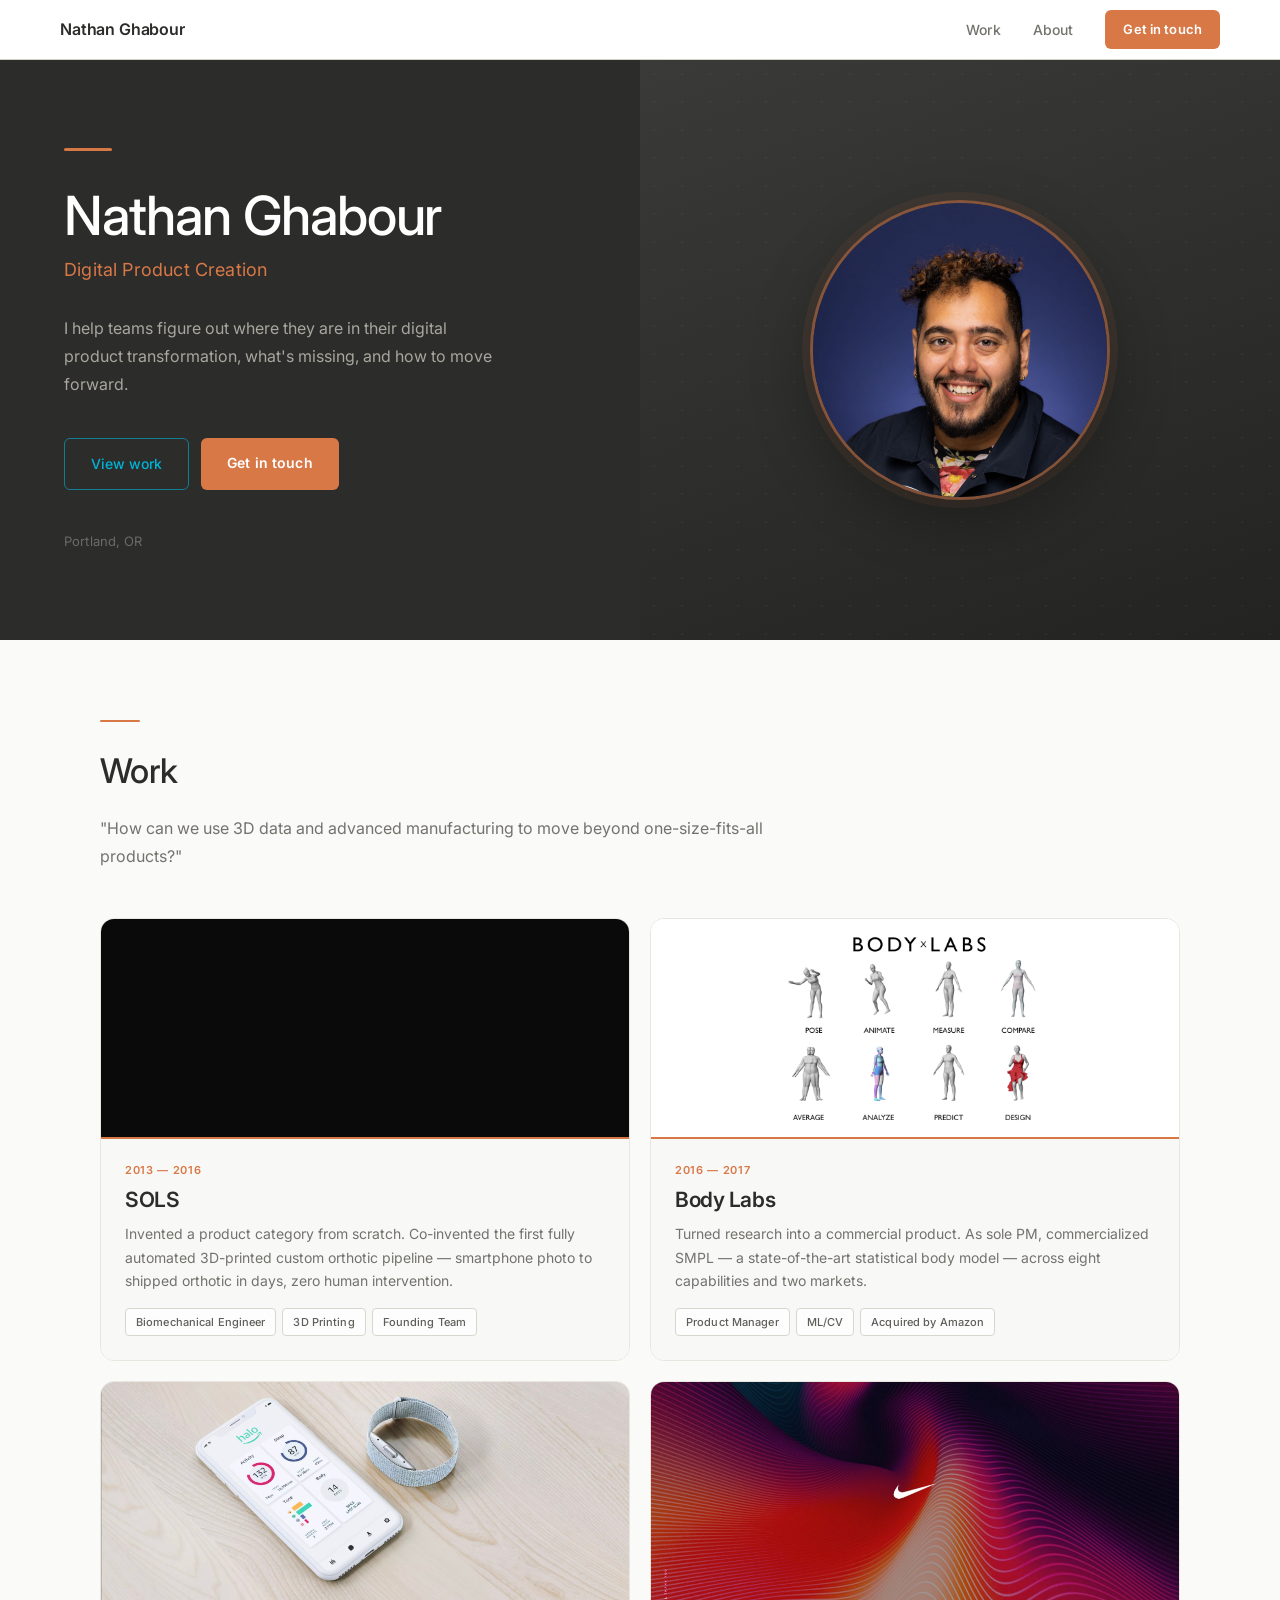
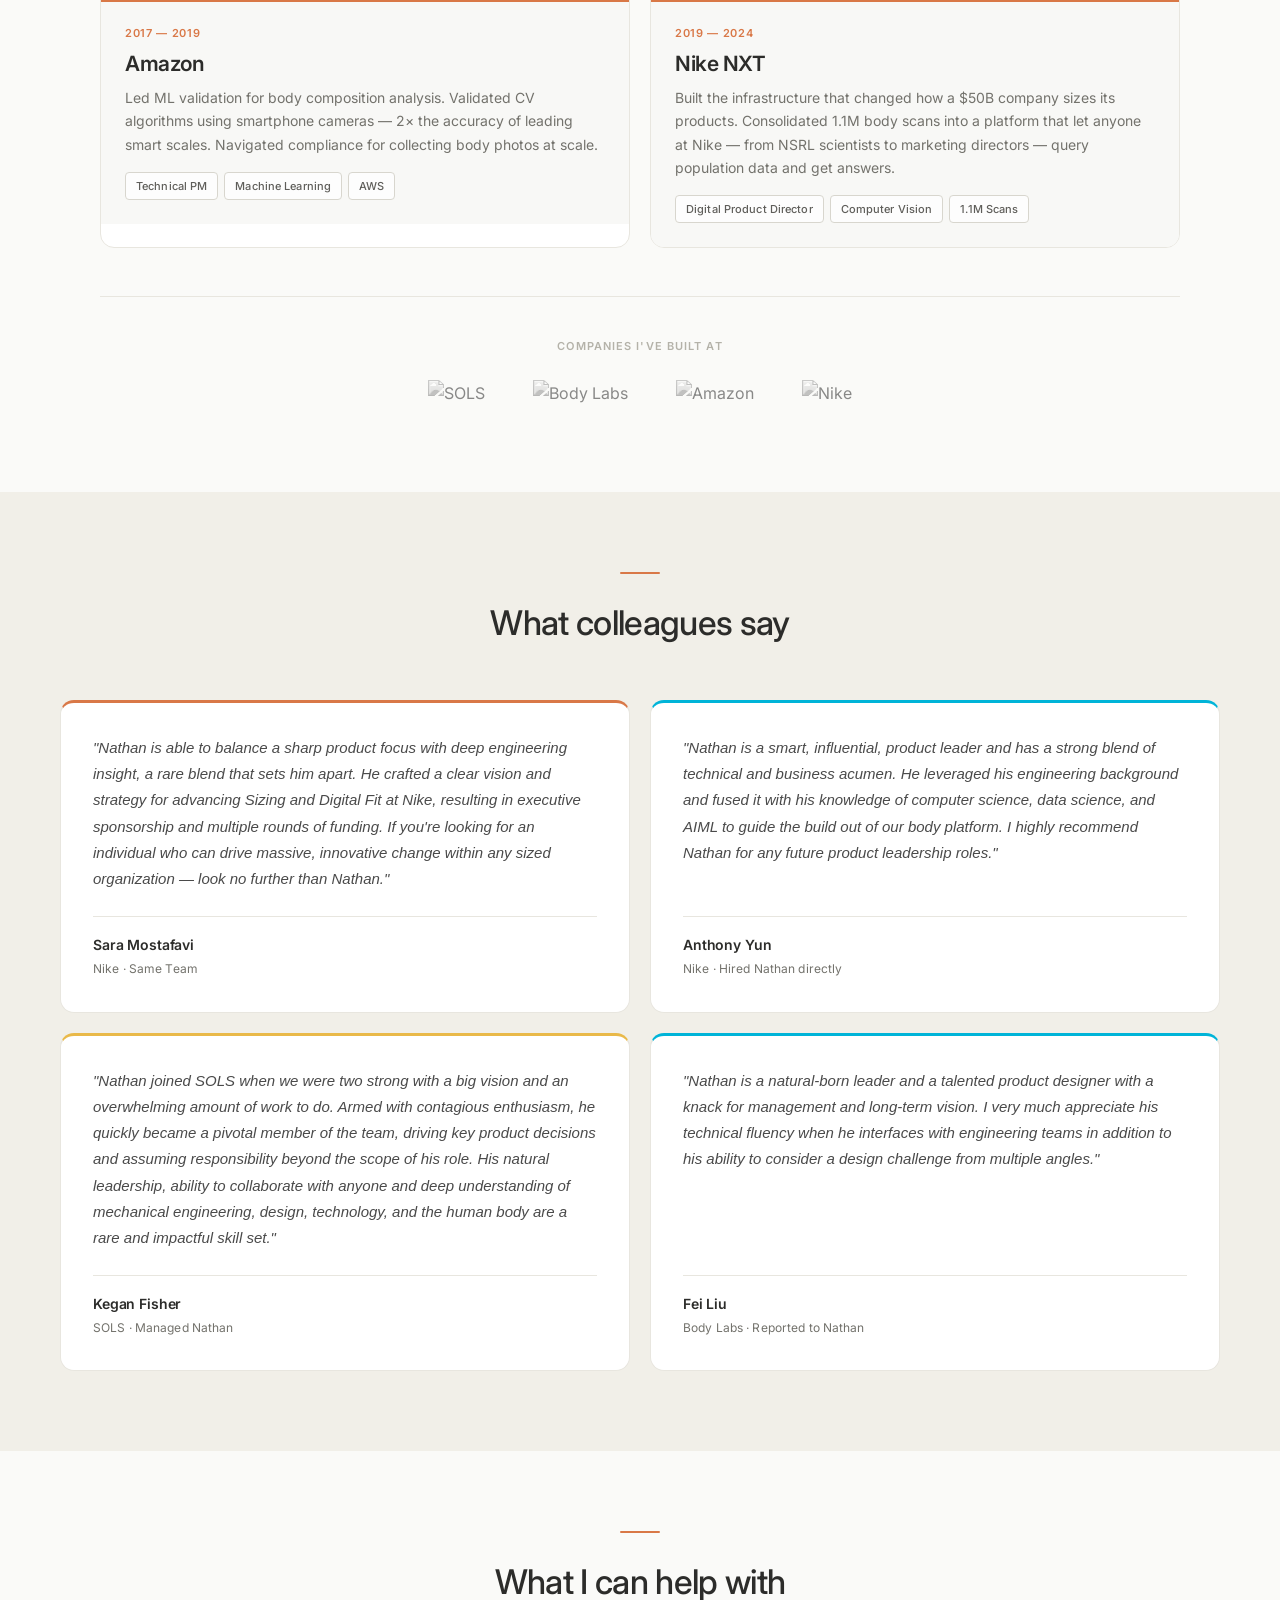
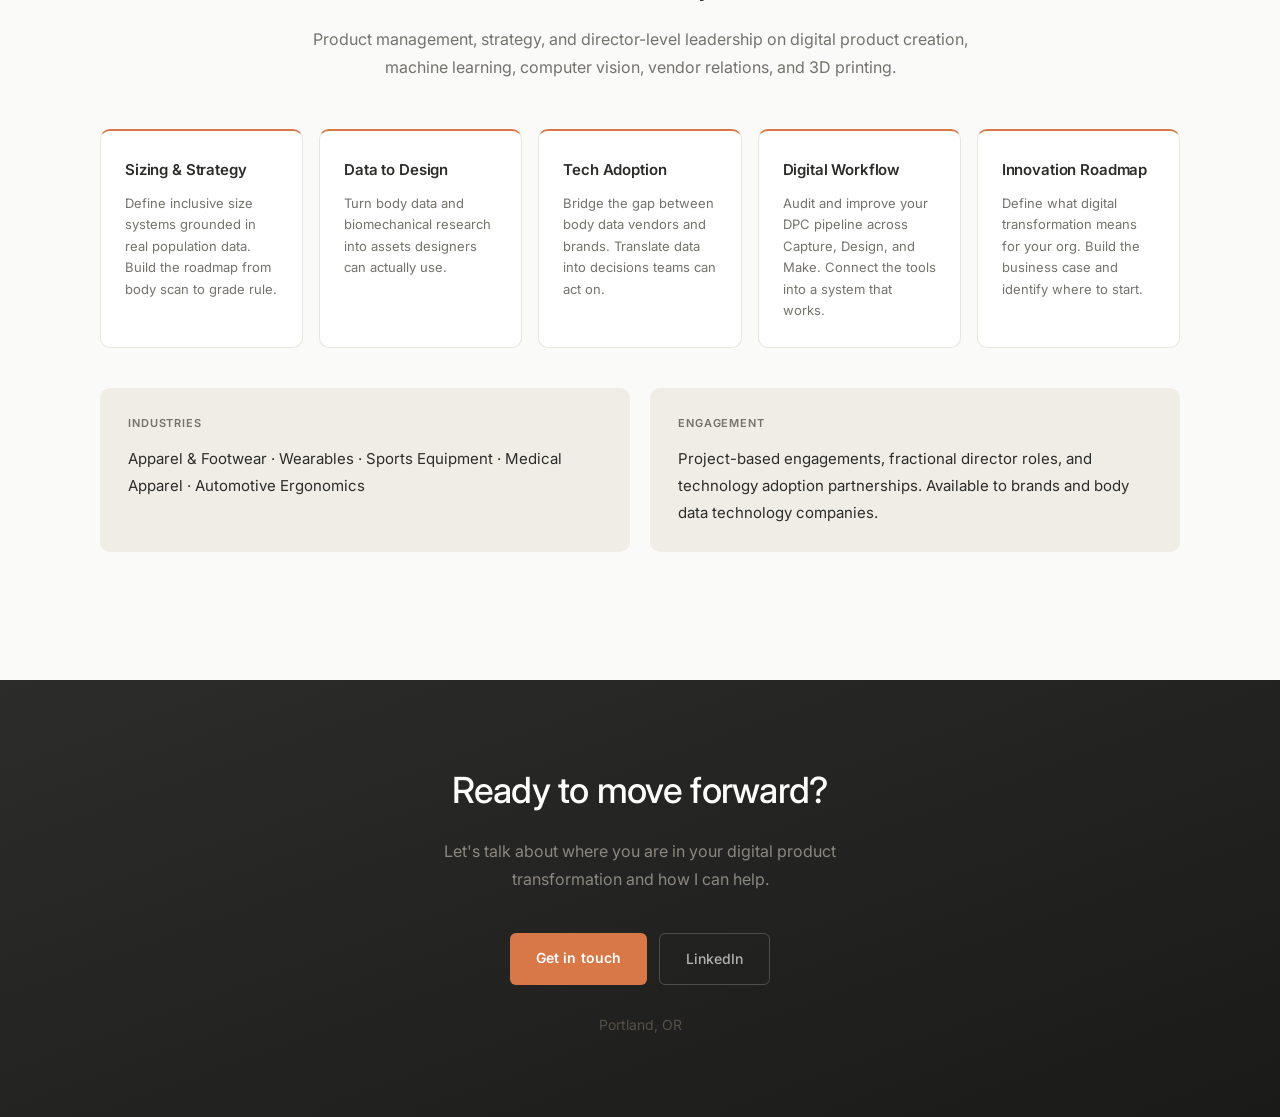
==== commit 9c41be93: "Add Body Labs, Amazon, Nike case studies + logo bar + testimonials - Build work/body-labs.html: capa" ====
--- a/index.html
+++ b/index.html
@@ -74,7 +74,7 @@
       </a>
 
       <!-- Body Labs -->
-      <div class="project-card">
+      <a href="/work/body-labs.html" class="project-card">
         <div class="project-media media-bodylabs">
           <img src="body-labs-2.gif" alt="Body Labs — 3D body modeling capabilities: Pose, Animate, Measure, Compare, Average, Analyze, Predict, Design" class="bodylabs-gif">
         </div>
@@ -88,10 +88,10 @@
             <span class="tag">Acquired by Amazon</span>
           </div>
         </div>
-      </div>
+      </a>
 
       <!-- Amazon -->
-      <div class="project-card">
+      <a href="/work/amazon.html" class="project-card">
         <div class="project-media media-amazon">
           <img src="Amazon-Photo.jpg" alt="Amazon Halo" class="card-photo">
         </div>
@@ -105,10 +105,10 @@
             <span class="tag">AWS</span>
           </div>
         </div>
-      </div>
+      </a>
 
       <!-- Nike -->
-      <div class="project-card">
+      <a href="/work/nike.html" class="project-card">
         <div class="project-media media-nike">
           <img src="Nike_photo.jpg" alt="Nike NXT" class="card-photo">
         </div>
@@ -122,10 +122,65 @@
             <span class="tag">1.1M Scans</span>
           </div>
         </div>
-      </div>
+      </a>
 
     </div><!-- /.projects-grid -->
+
+    <!-- LOGO BAR -->
+    <div class="logo-bar">
+      <div class="logo-bar-label">Companies I've built at</div>
+      <div class="logo-row">
+        <img src="assets/logos/sols-logo.png" alt="SOLS" class="company-logo">
+        <img src="assets/logos/bodylabs-logo.png" alt="Body Labs" class="company-logo">
+        <img src="assets/logos/amazon-logo.png" alt="Amazon" class="company-logo">
+        <img src="assets/logos/nike-logo.png" alt="Nike" class="company-logo">
+      </div>
+    </div>
+
   </div><!-- /.section -->
+
+  <!-- TESTIMONIALS SECTION -->
+  <div class="testimonials-section">
+    <div class="testimonials-inner">
+      <div class="section-accent" style="margin-left: auto; margin-right: auto;"></div>
+      <h2 class="testimonials-heading">What colleagues say</h2>
+      <div class="testimonials-grid">
+
+        <div class="testimonial-card">
+          <p class="testimonial-quote">"Nathan is able to balance a sharp product focus with deep engineering insight, a rare blend that sets him apart. He crafted a clear vision and strategy for advancing Sizing and Digital Fit at Nike, resulting in executive sponsorship and multiple rounds of funding. If you're looking for an individual who can drive massive, innovative change within any sized organization — look no further than Nathan."</p>
+          <div class="testimonial-author">
+            <div class="testimonial-name">Sara Mostafavi</div>
+            <div class="testimonial-role">Nike · Same Team</div>
+          </div>
+        </div>
+
+        <div class="testimonial-card">
+          <p class="testimonial-quote">"Nathan is a smart, influential, product leader and has a strong blend of technical and business acumen. He leveraged his engineering background and fused it with his knowledge of computer science, data science, and AIML to guide the build out of our body platform. I highly recommend Nathan for any future product leadership roles."</p>
+          <div class="testimonial-author">
+            <div class="testimonial-name">Anthony Yun</div>
+            <div class="testimonial-role">Nike · Hired Nathan directly</div>
+          </div>
+        </div>
+
+        <div class="testimonial-card">
+          <p class="testimonial-quote">"Nathan joined SOLS when we were two strong with a big vision and an overwhelming amount of work to do. Armed with contagious enthusiasm, he quickly became a pivotal member of the team, driving key product decisions and assuming responsibility beyond the scope of his role. His natural leadership, ability to collaborate with anyone and deep understanding of mechanical engineering, design, technology, and the human body are a rare and impactful skill set."</p>
+          <div class="testimonial-author">
+            <div class="testimonial-name">Kegan Fisher</div>
+            <div class="testimonial-role">SOLS · Managed Nathan</div>
+          </div>
+        </div>
+
+        <div class="testimonial-card">
+          <p class="testimonial-quote">"Nathan is a natural-born leader and a talented product designer with a knack for management and long-term vision. I very much appreciate his technical fluency when he interfaces with engineering teams in addition to his ability to consider a design challenge from multiple angles."</p>
+          <div class="testimonial-author">
+            <div class="testimonial-name">Fei Liu</div>
+            <div class="testimonial-role">Body Labs · Reported to Nathan</div>
+          </div>
+        </div>
+
+      </div>
+    </div>
+  </div>
 
   <!-- SERVICES SECTION -->
   <div class="section services-section" id="services">
--- a/styles.css
+++ b/styles.css
@@ -377,6 +377,120 @@
   padding: 0;
 }
 
+/* ===== LOGO BAR ===== */
+.logo-bar {
+  margin-top: 48px;
+  padding-top: 40px;
+  border-top: 1px solid #E8E6DF;
+  text-align: center;
+}
+
+.logo-bar-label {
+  font-size: 11px;
+  font-weight: 600;
+  color: #B4B2A9;
+  text-transform: uppercase;
+  letter-spacing: 0.1em;
+  margin-bottom: 24px;
+}
+
+.logo-row {
+  display: flex;
+  align-items: center;
+  justify-content: center;
+  gap: 48px;
+  flex-wrap: wrap;
+}
+
+.company-logo {
+  height: 32px;
+  width: auto;
+  object-fit: contain;
+  opacity: 0.55;
+  filter: grayscale(1);
+  transition: opacity 0.2s ease, filter 0.2s ease;
+}
+
+.company-logo:hover {
+  opacity: 0.85;
+  filter: grayscale(0);
+}
+
+/* ===== TESTIMONIALS ===== */
+.testimonials-section {
+  background: #F1EFE8;
+  padding: 80px 60px;
+}
+
+.testimonials-inner {
+  max-width: 1200px;
+  margin: 0 auto;
+  text-align: center;
+}
+
+.testimonials-heading {
+  font-size: 34px;
+  font-weight: 500;
+  margin: 0 0 48px 0;
+  letter-spacing: -0.02em;
+  color: #2C2C2A;
+}
+
+.testimonials-grid {
+  display: grid;
+  grid-template-columns: repeat(2, 1fr);
+  gap: 20px;
+  text-align: left;
+}
+
+.testimonial-card {
+  background: #FFFFFF;
+  border: 1px solid #E8E6DF;
+  border-radius: 14px;
+  padding: 32px;
+  display: flex;
+  flex-direction: column;
+  border-top: 3px solid #D97847;
+  transition: box-shadow 0.25s ease, transform 0.25s ease;
+}
+
+.testimonial-card:nth-child(2) { border-top-color: #00B4D8; }
+.testimonial-card:nth-child(3) { border-top-color: #E9B949; }
+.testimonial-card:nth-child(4) { border-top-color: #00B4D8; }
+
+.testimonial-card:hover {
+  box-shadow: 0 8px 32px rgba(0,0,0,0.07);
+  transform: translateY(-2px);
+}
+
+.testimonial-quote {
+  font-size: 15px;
+  line-height: 1.75;
+  color: #4A4A4A;
+  margin: 0 0 24px 0;
+  flex-grow: 1;
+  font-style: italic;
+}
+
+.testimonial-author {
+  border-top: 1px solid #E8E6DF;
+  padding-top: 16px;
+}
+
+.testimonial-name {
+  font-size: 14px;
+  font-weight: 600;
+  color: #2C2C2A;
+  letter-spacing: -0.01em;
+  margin-bottom: 2px;
+}
+
+.testimonial-role {
+  font-size: 12px;
+  color: #73726C;
+  letter-spacing: 0.01em;
+}
+
 /* ===== SERVICES ===== */
 .services-section { background: #FAFAF8; }
 
@@ -1293,6 +1407,10 @@
 }
 
 @media (max-width: 768px) {
+  .testimonials-section { padding: 60px 24px; }
+  .testimonials-grid { grid-template-columns: 1fr; }
+  .logo-row { gap: 28px; }
+  .company-logo { height: 26px; }
   .nav { padding: 0 24px; }
   .nav-links { gap: 20px; }
 
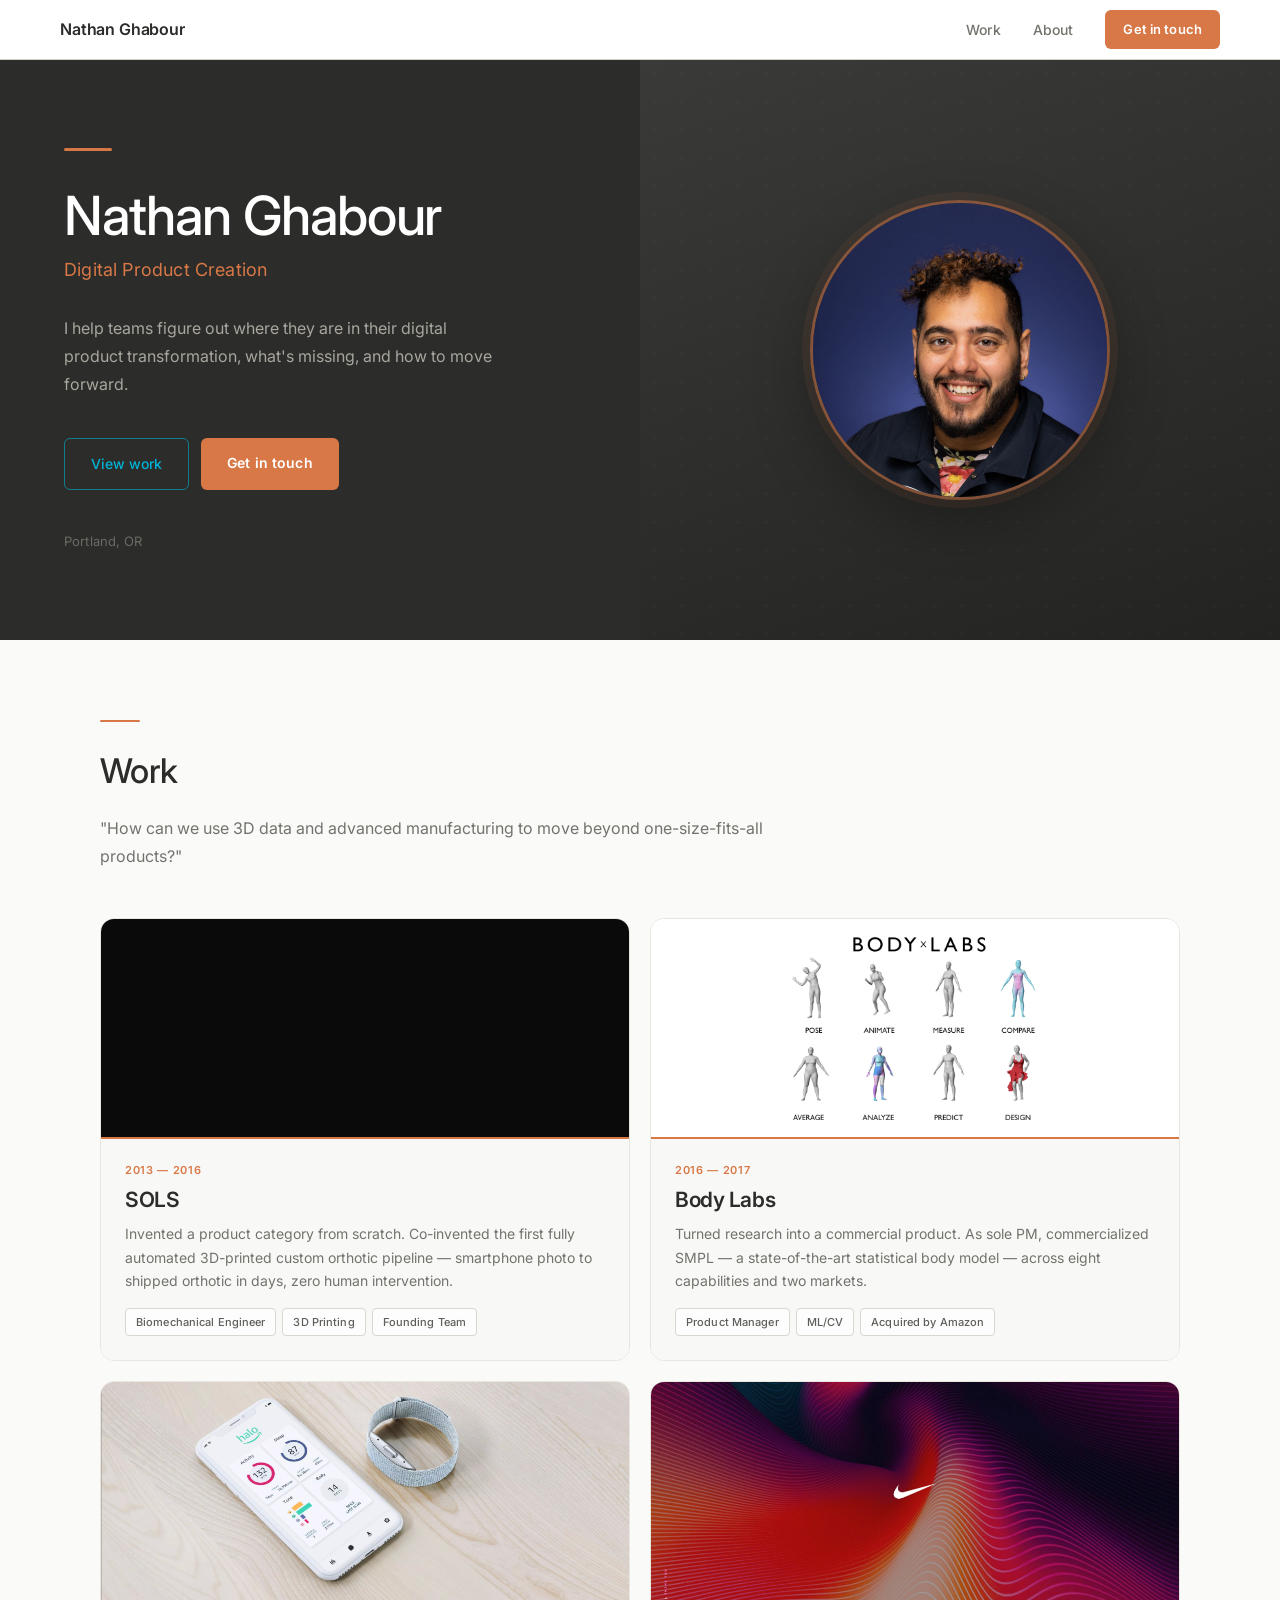
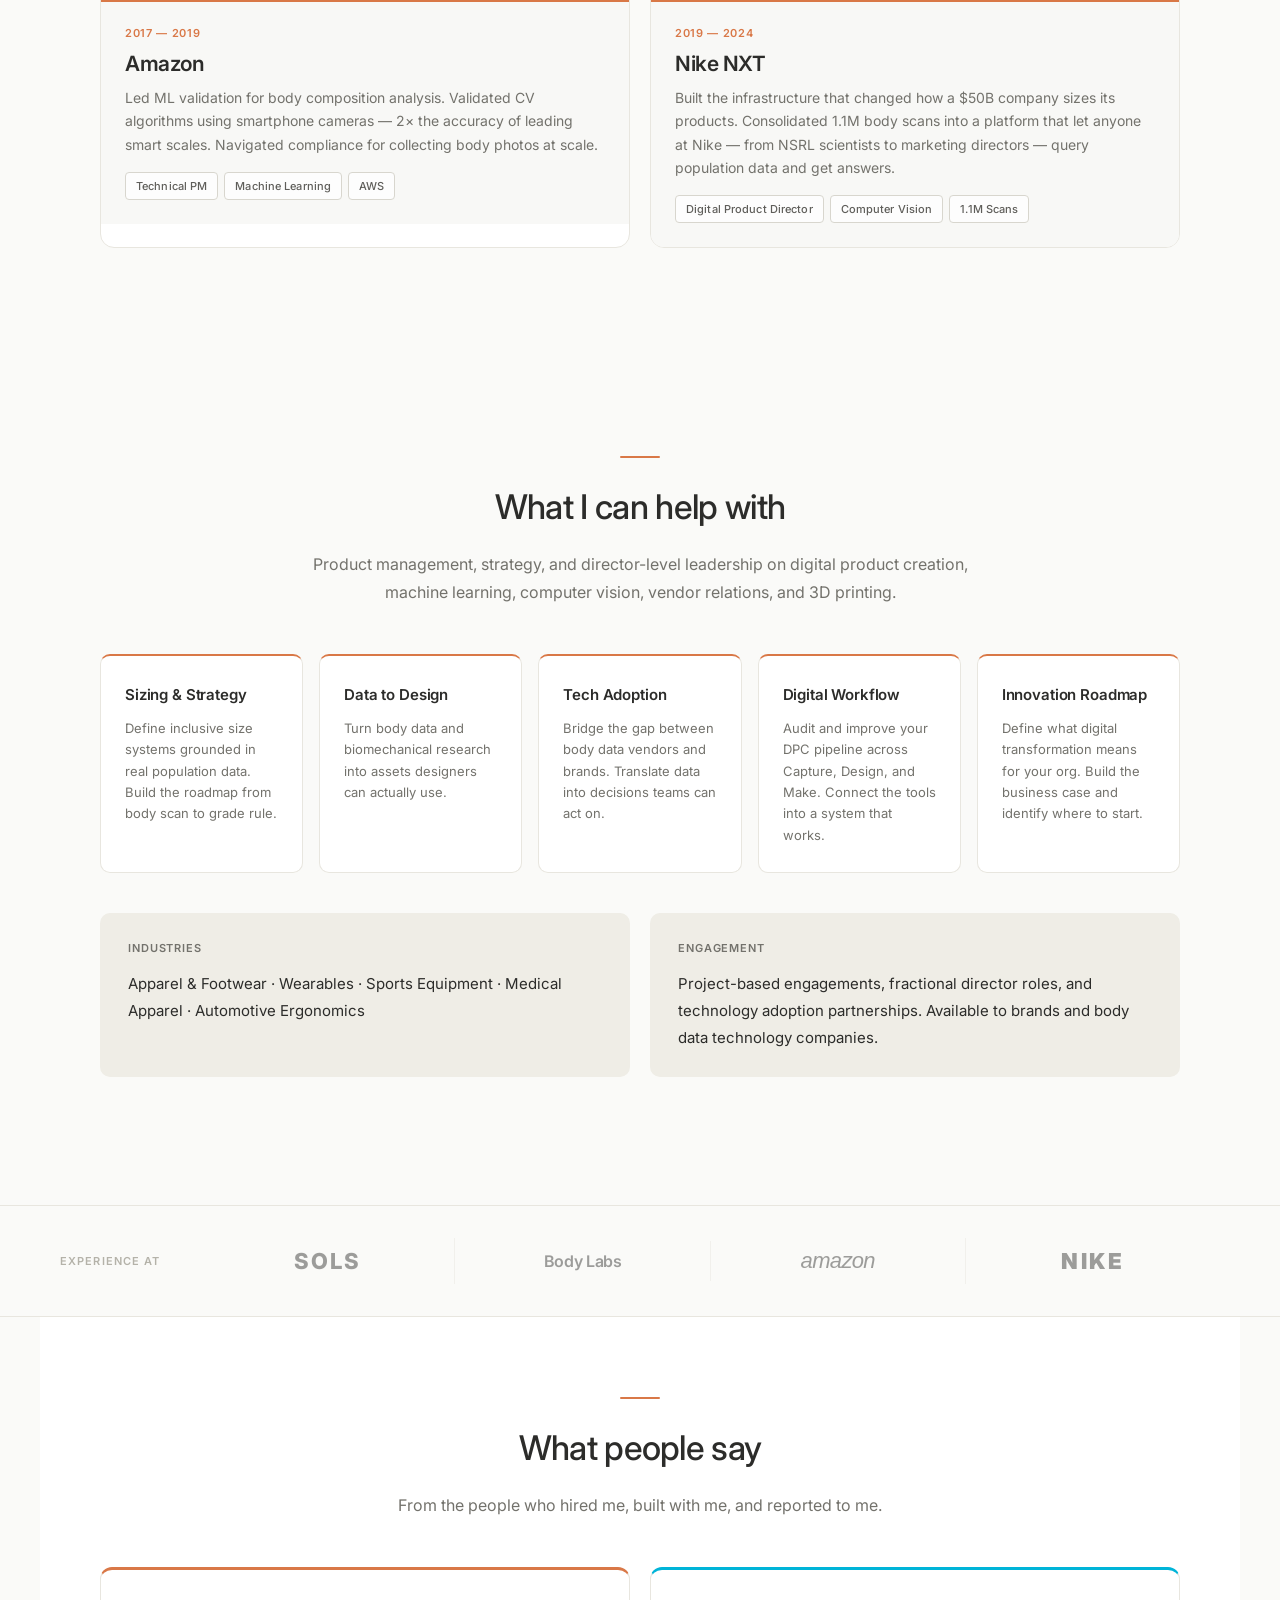
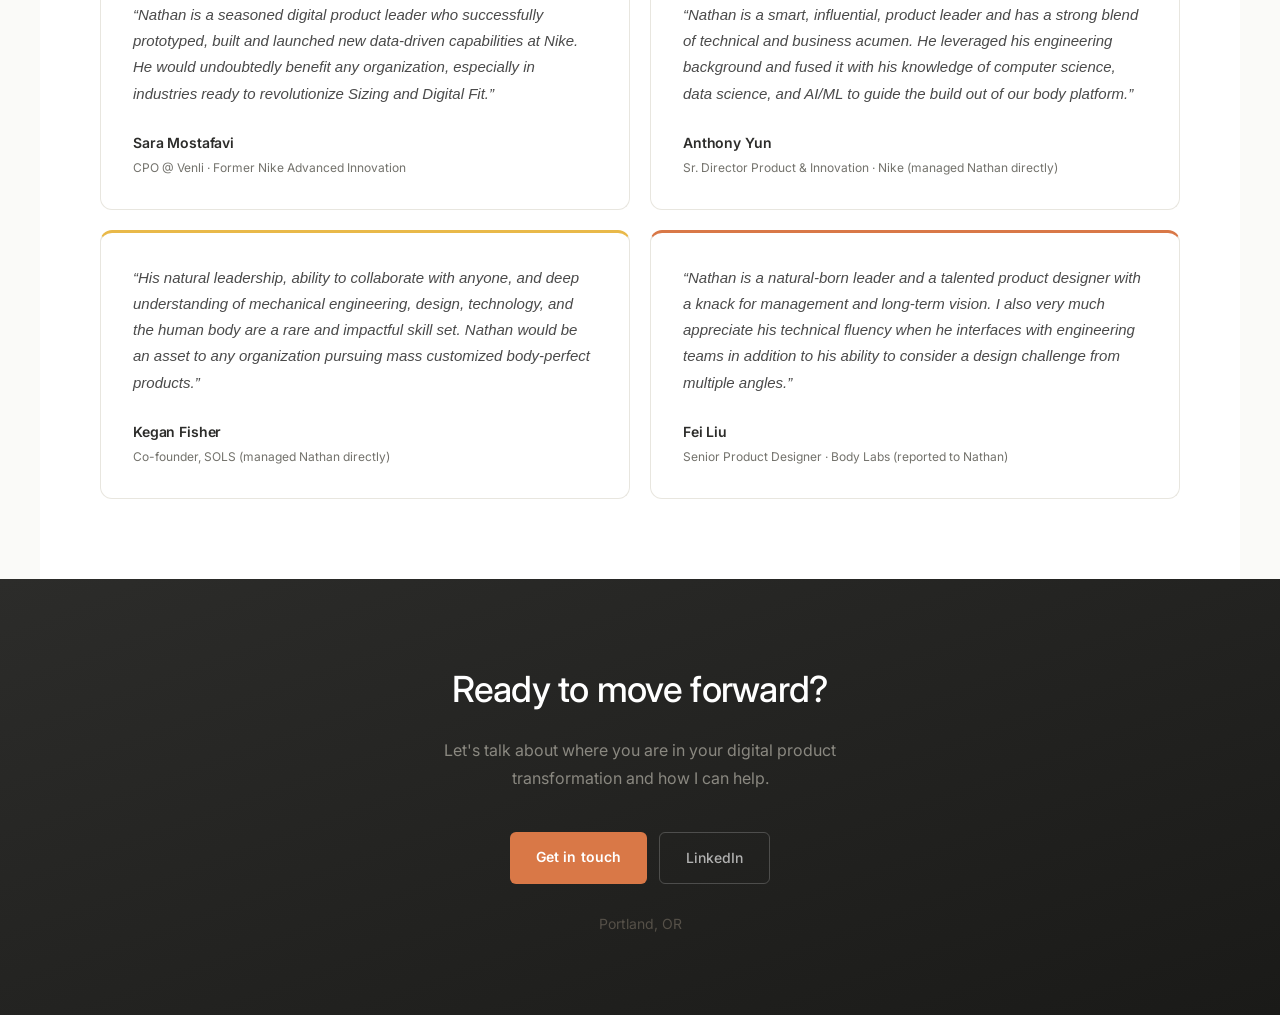
==== commit 84de7dec: "Replace 5 files with exact versions from Portfolio website.zip - index.html: updated homepage from d" ====
--- a/index.html
+++ b/index.html
@@ -125,62 +125,7 @@
       </a>
 
     </div><!-- /.projects-grid -->
-
-    <!-- LOGO BAR -->
-    <div class="logo-bar">
-      <div class="logo-bar-label">Companies I've built at</div>
-      <div class="logo-row">
-        <img src="assets/logos/sols-logo.png" alt="SOLS" class="company-logo">
-        <img src="assets/logos/bodylabs-logo.png" alt="Body Labs" class="company-logo">
-        <img src="assets/logos/amazon-logo.png" alt="Amazon" class="company-logo">
-        <img src="assets/logos/nike-logo.png" alt="Nike" class="company-logo">
-      </div>
-    </div>
-
   </div><!-- /.section -->
-
-  <!-- TESTIMONIALS SECTION -->
-  <div class="testimonials-section">
-    <div class="testimonials-inner">
-      <div class="section-accent" style="margin-left: auto; margin-right: auto;"></div>
-      <h2 class="testimonials-heading">What colleagues say</h2>
-      <div class="testimonials-grid">
-
-        <div class="testimonial-card">
-          <p class="testimonial-quote">"Nathan is able to balance a sharp product focus with deep engineering insight, a rare blend that sets him apart. He crafted a clear vision and strategy for advancing Sizing and Digital Fit at Nike, resulting in executive sponsorship and multiple rounds of funding. If you're looking for an individual who can drive massive, innovative change within any sized organization — look no further than Nathan."</p>
-          <div class="testimonial-author">
-            <div class="testimonial-name">Sara Mostafavi</div>
-            <div class="testimonial-role">Nike · Same Team</div>
-          </div>
-        </div>
-
-        <div class="testimonial-card">
-          <p class="testimonial-quote">"Nathan is a smart, influential, product leader and has a strong blend of technical and business acumen. He leveraged his engineering background and fused it with his knowledge of computer science, data science, and AIML to guide the build out of our body platform. I highly recommend Nathan for any future product leadership roles."</p>
-          <div class="testimonial-author">
-            <div class="testimonial-name">Anthony Yun</div>
-            <div class="testimonial-role">Nike · Hired Nathan directly</div>
-          </div>
-        </div>
-
-        <div class="testimonial-card">
-          <p class="testimonial-quote">"Nathan joined SOLS when we were two strong with a big vision and an overwhelming amount of work to do. Armed with contagious enthusiasm, he quickly became a pivotal member of the team, driving key product decisions and assuming responsibility beyond the scope of his role. His natural leadership, ability to collaborate with anyone and deep understanding of mechanical engineering, design, technology, and the human body are a rare and impactful skill set."</p>
-          <div class="testimonial-author">
-            <div class="testimonial-name">Kegan Fisher</div>
-            <div class="testimonial-role">SOLS · Managed Nathan</div>
-          </div>
-        </div>
-
-        <div class="testimonial-card">
-          <p class="testimonial-quote">"Nathan is a natural-born leader and a talented product designer with a knack for management and long-term vision. I very much appreciate his technical fluency when he interfaces with engineering teams in addition to his ability to consider a design challenge from multiple angles."</p>
-          <div class="testimonial-author">
-            <div class="testimonial-name">Fei Liu</div>
-            <div class="testimonial-role">Body Labs · Reported to Nathan</div>
-          </div>
-        </div>
-
-      </div>
-    </div>
-  </div>
 
   <!-- SERVICES SECTION -->
   <div class="section services-section" id="services">
@@ -220,6 +165,69 @@
         <h3>Engagement</h3>
         <p>Project-based engagements, fractional director roles, and technology adoption partnerships. Available to brands and body data technology companies.</p>
       </div>
+    </div>
+  </div>
+
+  <!-- LOGOS SECTION -->
+  <div class="logos-section">
+    <div class="logos-inner">
+      <div class="logos-label">Experience at</div>
+      <div class="logos-row">
+        <a href="/work/sols.html" class="logo-item" aria-label="SOLS">
+          <span class="logo-text logo-sols">SOLS</span>
+        </a>
+        <a href="/work/body-labs.html" class="logo-item" aria-label="Body Labs">
+          <span class="logo-text logo-bodylabs">Body Labs</span>
+        </a>
+        <a href="/work/amazon.html" class="logo-item" aria-label="Amazon">
+          <span class="logo-text logo-amazon">amazon</span>
+        </a>
+        <a href="/work/nike.html" class="logo-item" aria-label="Nike">
+          <span class="logo-text logo-nike">NIKE</span>
+        </a>
+      </div>
+    </div>
+  </div>
+
+  <!-- TESTIMONIALS SECTION -->
+  <div class="section testimonials-section" id="testimonials">
+    <div class="section-accent" style="margin: 0 auto 20px;"></div>
+    <h2 style="text-align: center;">What people say</h2>
+    <p class="section-intro" style="text-align: center; margin-left: auto; margin-right: auto;">From the people who hired me, built with me, and reported to me.</p>
+    <div class="testimonials-grid">
+
+      <div class="testimonial-card testimonial-rust">
+        <p class="testimonial-quote">&ldquo;Nathan is a seasoned digital product leader who successfully prototyped, built and launched new data-driven capabilities at Nike. He would undoubtedly benefit any organization, especially in industries ready to revolutionize Sizing and Digital Fit.&rdquo;</p>
+        <div class="testimonial-author">
+          <div class="testimonial-name">Sara Mostafavi</div>
+          <div class="testimonial-title">CPO @ Venli &middot; Former Nike Advanced Innovation</div>
+        </div>
+      </div>
+
+      <div class="testimonial-card testimonial-cyan">
+        <p class="testimonial-quote">&ldquo;Nathan is a smart, influential, product leader and has a strong blend of technical and business acumen. He leveraged his engineering background and fused it with his knowledge of computer science, data science, and AI/ML to guide the build out of our body platform.&rdquo;</p>
+        <div class="testimonial-author">
+          <div class="testimonial-name">Anthony Yun</div>
+          <div class="testimonial-title">Sr. Director Product &amp; Innovation &middot; Nike (managed Nathan directly)</div>
+        </div>
+      </div>
+
+      <div class="testimonial-card testimonial-mustard">
+        <p class="testimonial-quote">&ldquo;His natural leadership, ability to collaborate with anyone, and deep understanding of mechanical engineering, design, technology, and the human body are a rare and impactful skill set. Nathan would be an asset to any organization pursuing mass customized body-perfect products.&rdquo;</p>
+        <div class="testimonial-author">
+          <div class="testimonial-name">Kegan Fisher</div>
+          <div class="testimonial-title">Co-founder, SOLS (managed Nathan directly)</div>
+        </div>
+      </div>
+
+      <div class="testimonial-card testimonial-rust">
+        <p class="testimonial-quote">&ldquo;Nathan is a natural-born leader and a talented product designer with a knack for management and long-term vision. I also very much appreciate his technical fluency when he interfaces with engineering teams in addition to his ability to consider a design challenge from multiple angles.&rdquo;</p>
+        <div class="testimonial-author">
+          <div class="testimonial-name">Fei Liu</div>
+          <div class="testimonial-title">Senior Product Designer &middot; Body Labs (reported to Nathan)</div>
+        </div>
+      </div>
+
     </div>
   </div>
 
--- a/styles.css
+++ b/styles.css
@@ -375,120 +375,6 @@
 .media-nike {
   background: #000;
   padding: 0;
-}
-
-/* ===== LOGO BAR ===== */
-.logo-bar {
-  margin-top: 48px;
-  padding-top: 40px;
-  border-top: 1px solid #E8E6DF;
-  text-align: center;
-}
-
-.logo-bar-label {
-  font-size: 11px;
-  font-weight: 600;
-  color: #B4B2A9;
-  text-transform: uppercase;
-  letter-spacing: 0.1em;
-  margin-bottom: 24px;
-}
-
-.logo-row {
-  display: flex;
-  align-items: center;
-  justify-content: center;
-  gap: 48px;
-  flex-wrap: wrap;
-}
-
-.company-logo {
-  height: 32px;
-  width: auto;
-  object-fit: contain;
-  opacity: 0.55;
-  filter: grayscale(1);
-  transition: opacity 0.2s ease, filter 0.2s ease;
-}
-
-.company-logo:hover {
-  opacity: 0.85;
-  filter: grayscale(0);
-}
-
-/* ===== TESTIMONIALS ===== */
-.testimonials-section {
-  background: #F1EFE8;
-  padding: 80px 60px;
-}
-
-.testimonials-inner {
-  max-width: 1200px;
-  margin: 0 auto;
-  text-align: center;
-}
-
-.testimonials-heading {
-  font-size: 34px;
-  font-weight: 500;
-  margin: 0 0 48px 0;
-  letter-spacing: -0.02em;
-  color: #2C2C2A;
-}
-
-.testimonials-grid {
-  display: grid;
-  grid-template-columns: repeat(2, 1fr);
-  gap: 20px;
-  text-align: left;
-}
-
-.testimonial-card {
-  background: #FFFFFF;
-  border: 1px solid #E8E6DF;
-  border-radius: 14px;
-  padding: 32px;
-  display: flex;
-  flex-direction: column;
-  border-top: 3px solid #D97847;
-  transition: box-shadow 0.25s ease, transform 0.25s ease;
-}
-
-.testimonial-card:nth-child(2) { border-top-color: #00B4D8; }
-.testimonial-card:nth-child(3) { border-top-color: #E9B949; }
-.testimonial-card:nth-child(4) { border-top-color: #00B4D8; }
-
-.testimonial-card:hover {
-  box-shadow: 0 8px 32px rgba(0,0,0,0.07);
-  transform: translateY(-2px);
-}
-
-.testimonial-quote {
-  font-size: 15px;
-  line-height: 1.75;
-  color: #4A4A4A;
-  margin: 0 0 24px 0;
-  flex-grow: 1;
-  font-style: italic;
-}
-
-.testimonial-author {
-  border-top: 1px solid #E8E6DF;
-  padding-top: 16px;
-}
-
-.testimonial-name {
-  font-size: 14px;
-  font-weight: 600;
-  color: #2C2C2A;
-  letter-spacing: -0.01em;
-  margin-bottom: 2px;
-}
-
-.testimonial-role {
-  font-size: 12px;
-  color: #73726C;
-  letter-spacing: 0.01em;
 }
 
 /* ===== SERVICES ===== */
@@ -1398,6 +1284,141 @@
 
 .breadcrumb a:hover { color: #2C2C2A; }
 
+/* ===== LOGOS SECTION ===== */
+.logos-section {
+  background: #FAFAF8;
+  border-top: 1px solid #E8E6DF;
+  border-bottom: 1px solid #E8E6DF;
+  padding: 32px 60px;
+}
+
+.logos-inner {
+  max-width: 1200px;
+  margin: 0 auto;
+  display: flex;
+  align-items: center;
+  gap: 40px;
+}
+
+.logos-label {
+  font-size: 11px;
+  font-weight: 600;
+  letter-spacing: 0.1em;
+  text-transform: uppercase;
+  color: #B4B2A9;
+  white-space: nowrap;
+  flex-shrink: 0;
+}
+
+.logos-row {
+  display: flex;
+  align-items: center;
+  gap: 0;
+  flex: 1;
+}
+
+.logo-item {
+  flex: 1;
+  display: flex;
+  align-items: center;
+  justify-content: center;
+  padding: 12px 24px;
+  border-right: 1px solid #E8E6DF;
+  text-decoration: none;
+  transition: opacity 0.2s ease;
+  opacity: 0.45;
+}
+
+.logo-item:last-child { border-right: none; }
+
+.logo-item:hover { opacity: 1; }
+
+.logo-text {
+  font-weight: 700;
+  letter-spacing: -0.01em;
+  color: #2C2C2A;
+  line-height: 1;
+  user-select: none;
+}
+
+.logo-sols {
+  font-size: 22px;
+  letter-spacing: 0.08em;
+  font-weight: 800;
+}
+
+.logo-bodylabs {
+  font-size: 16px;
+  font-weight: 600;
+  letter-spacing: -0.02em;
+}
+
+.logo-amazon {
+  font-size: 22px;
+  font-weight: 400;
+  letter-spacing: -0.03em;
+  font-style: italic;
+}
+
+.logo-nike {
+  font-size: 22px;
+  letter-spacing: 0.12em;
+  font-weight: 900;
+}
+
+/* ===== TESTIMONIALS ===== */
+.testimonials-section {
+  background: #FFFFFF;
+}
+
+.testimonials-grid {
+  display: grid;
+  grid-template-columns: repeat(2, 1fr);
+  gap: 20px;
+}
+
+.testimonial-card {
+  background: #FFFFFF;
+  border: 1px solid #E8E6DF;
+  border-radius: 12px;
+  padding: 32px;
+  display: flex;
+  flex-direction: column;
+  gap: 24px;
+}
+
+.testimonial-rust  { border-top: 3px solid #D97847; }
+.testimonial-cyan  { border-top: 3px solid #00B4D8; }
+.testimonial-mustard { border-top: 3px solid #E9B949; }
+
+.testimonial-quote {
+  font-size: 15px;
+  line-height: 1.75;
+  color: #4A4A4A;
+  margin: 0;
+  font-style: italic;
+  flex: 1;
+}
+
+.testimonial-author {
+  display: flex;
+  flex-direction: column;
+  gap: 4px;
+}
+
+.testimonial-name {
+  font-size: 14px;
+  font-weight: 600;
+  color: #2C2C2A;
+  letter-spacing: -0.01em;
+}
+
+.testimonial-title {
+  font-size: 12px;
+  color: #73726C;
+  line-height: 1.5;
+}
+
 /* ===== RESPONSIVE ===== */
 @media (max-width: 900px) {
   .pillars { grid-template-columns: 1fr; }
@@ -1406,11 +1427,15 @@
   .case-split { grid-template-columns: 1fr; gap: 32px; }
 }
 
+@media (max-width: 900px) {
+  .testimonials-grid { grid-template-columns: 1fr; }
+}
+
 @media (max-width: 768px) {
-  .testimonials-section { padding: 60px 24px; }
-  .testimonials-grid { grid-template-columns: 1fr; }
-  .logo-row { gap: 28px; }
-  .company-logo { height: 26px; }
+  .logos-section { padding: 24px; }
+  .logos-inner { flex-direction: column; gap: 16px; align-items: flex-start; }
+  .logos-row { width: 100%; gap: 0; }
+  .logo-item { padding: 10px 12px; }
   .nav { padding: 0 24px; }
   .nav-links { gap: 20px; }
 
